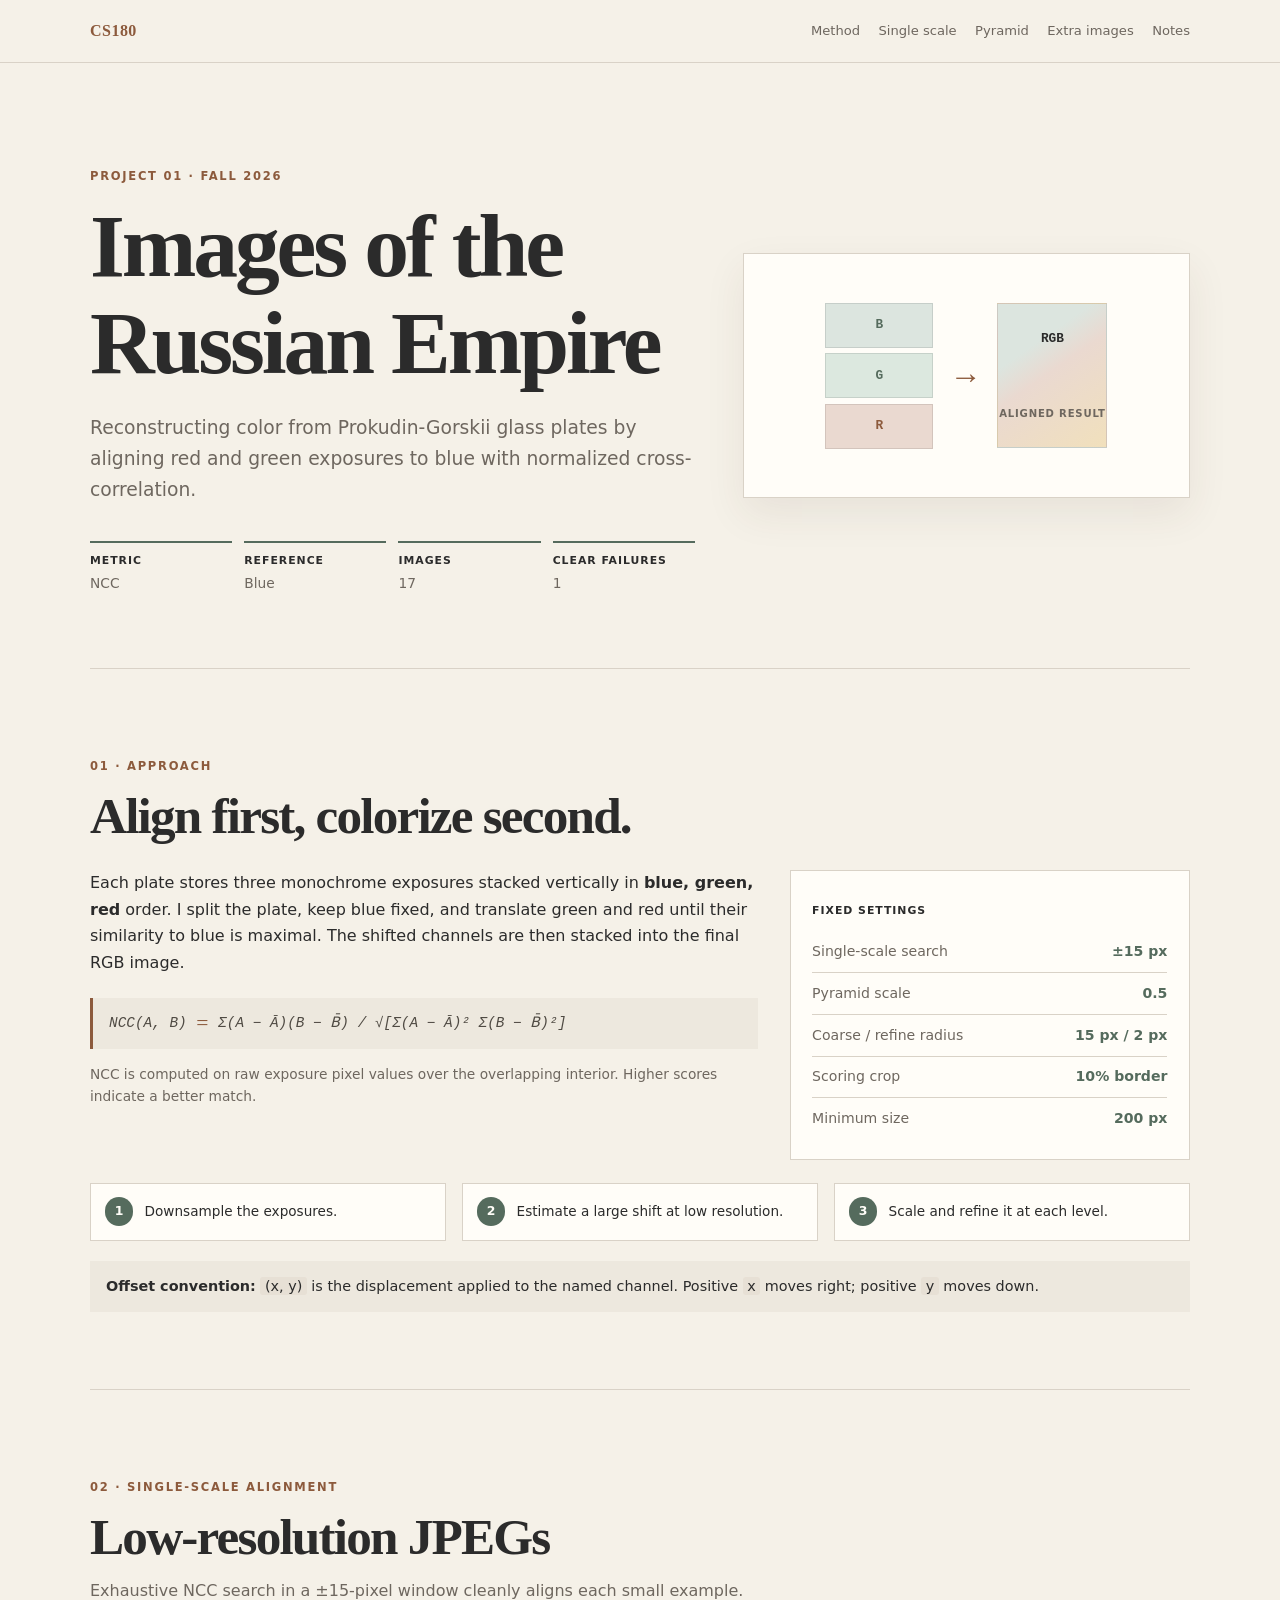
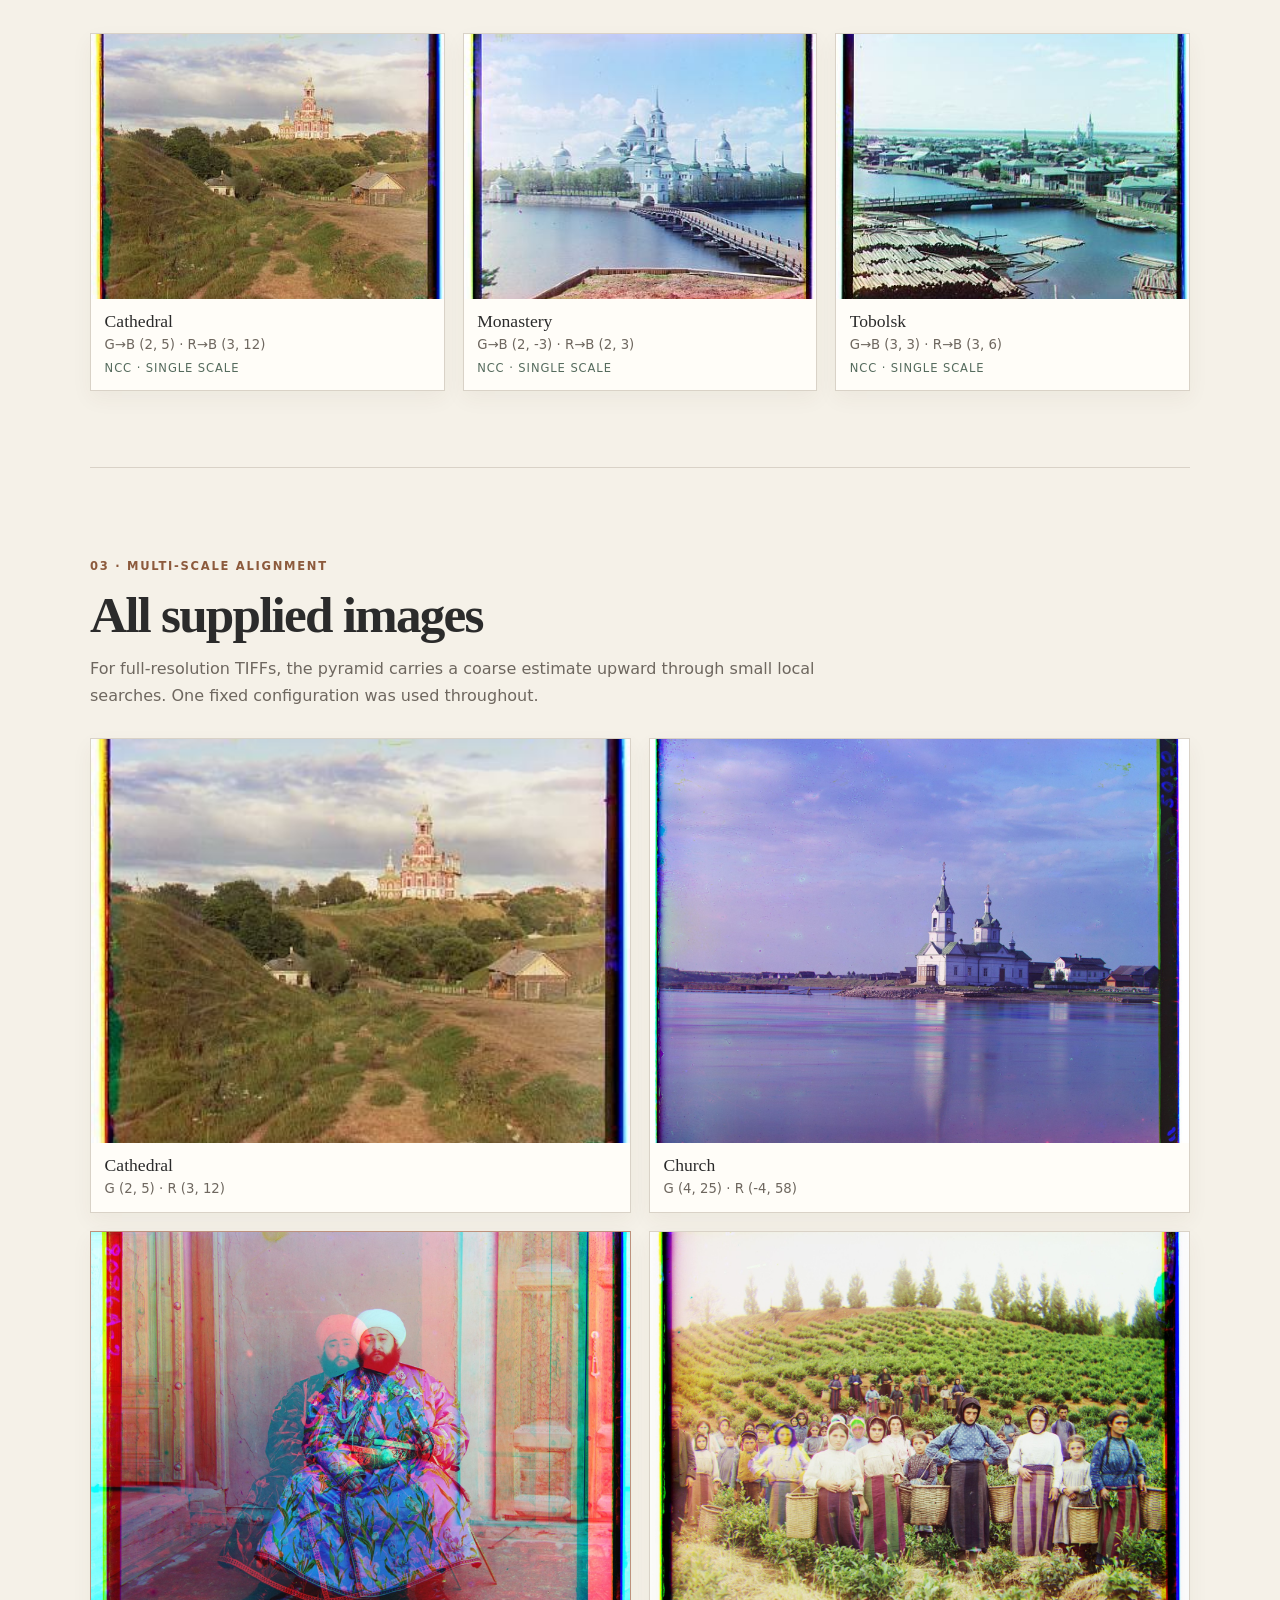
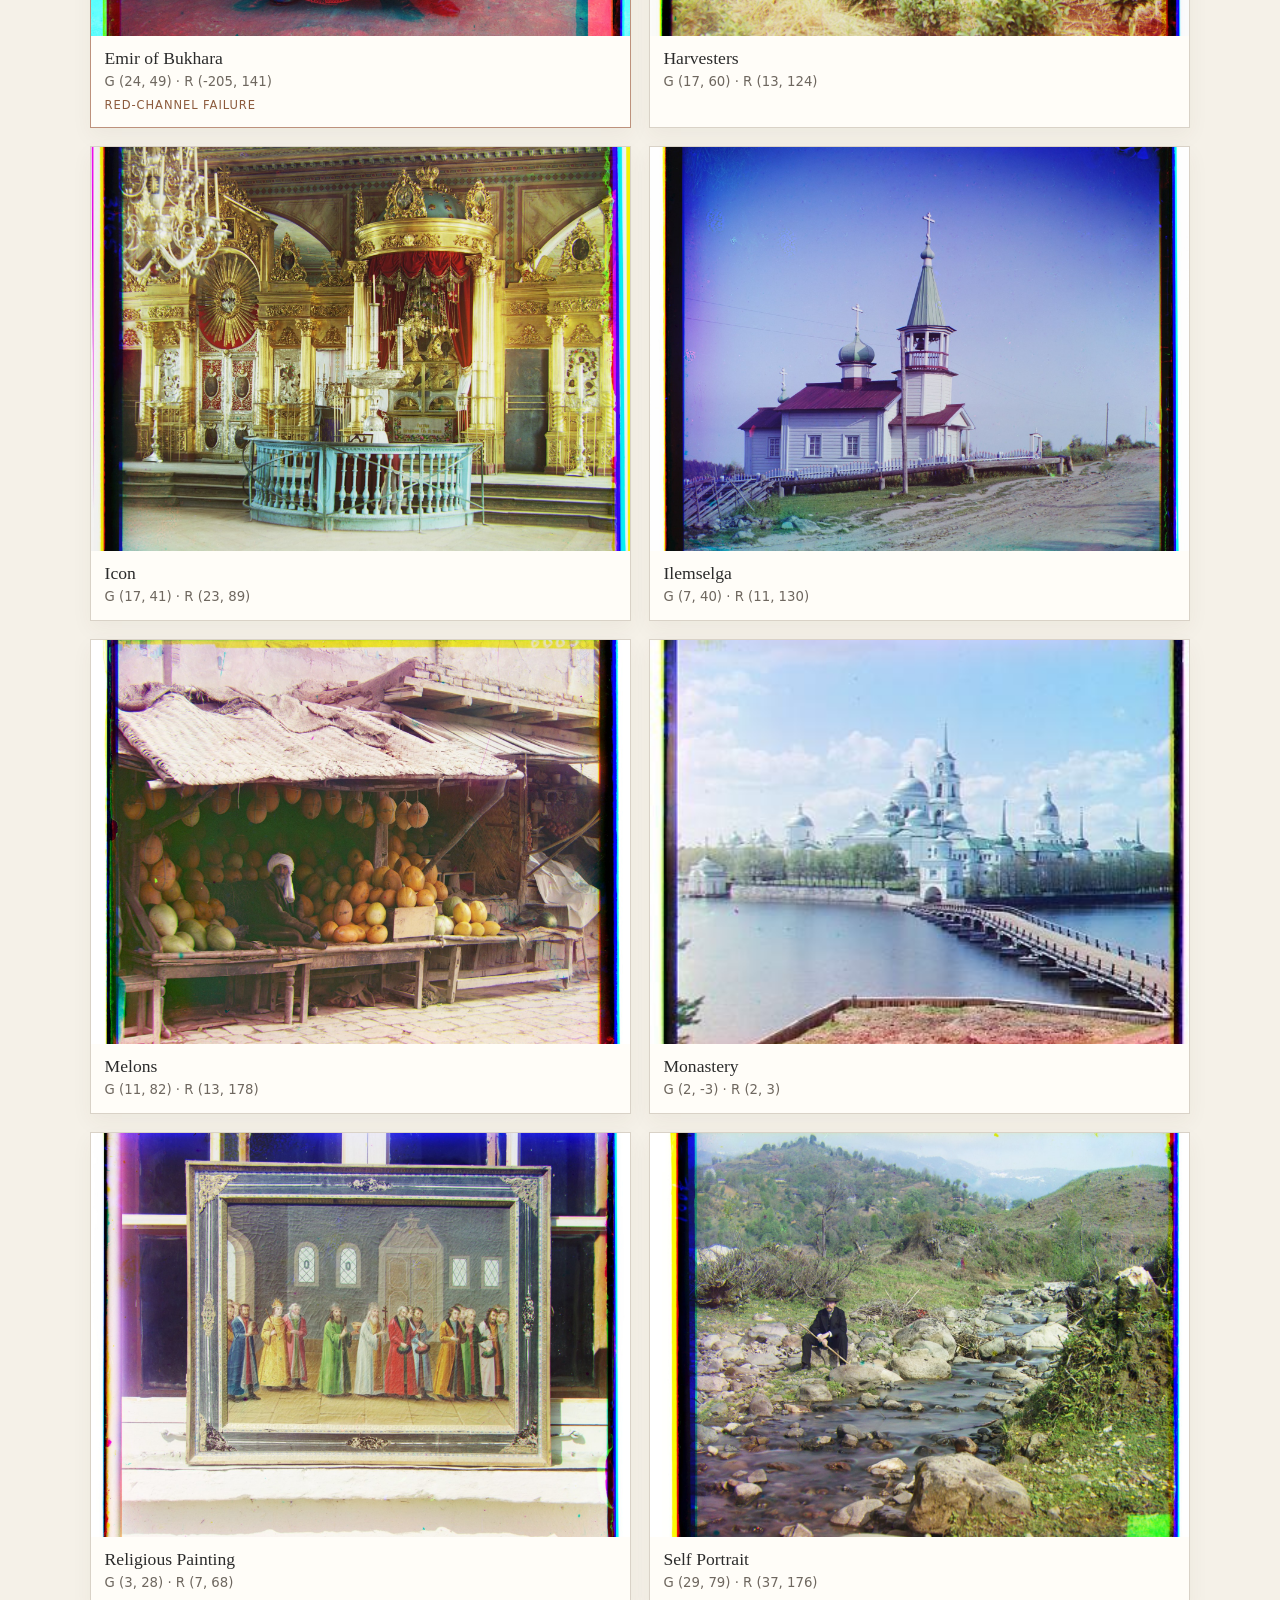
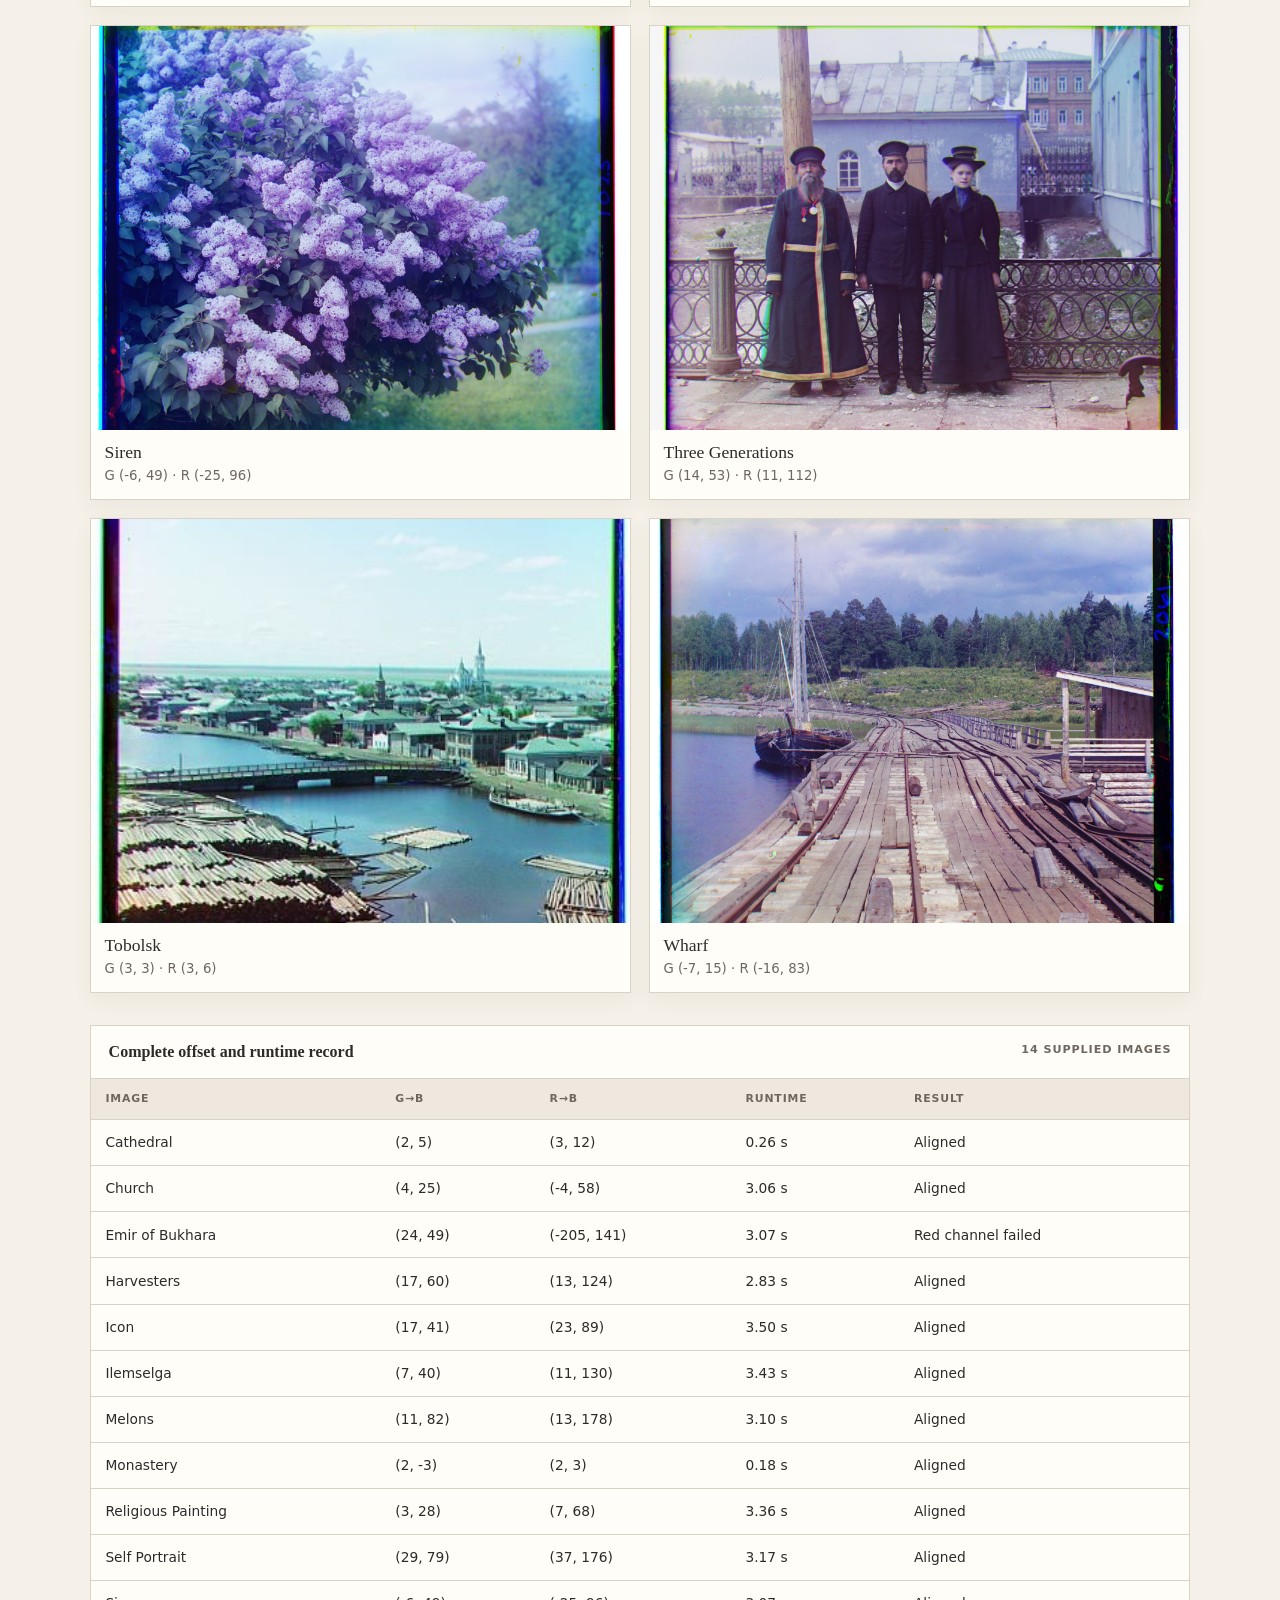
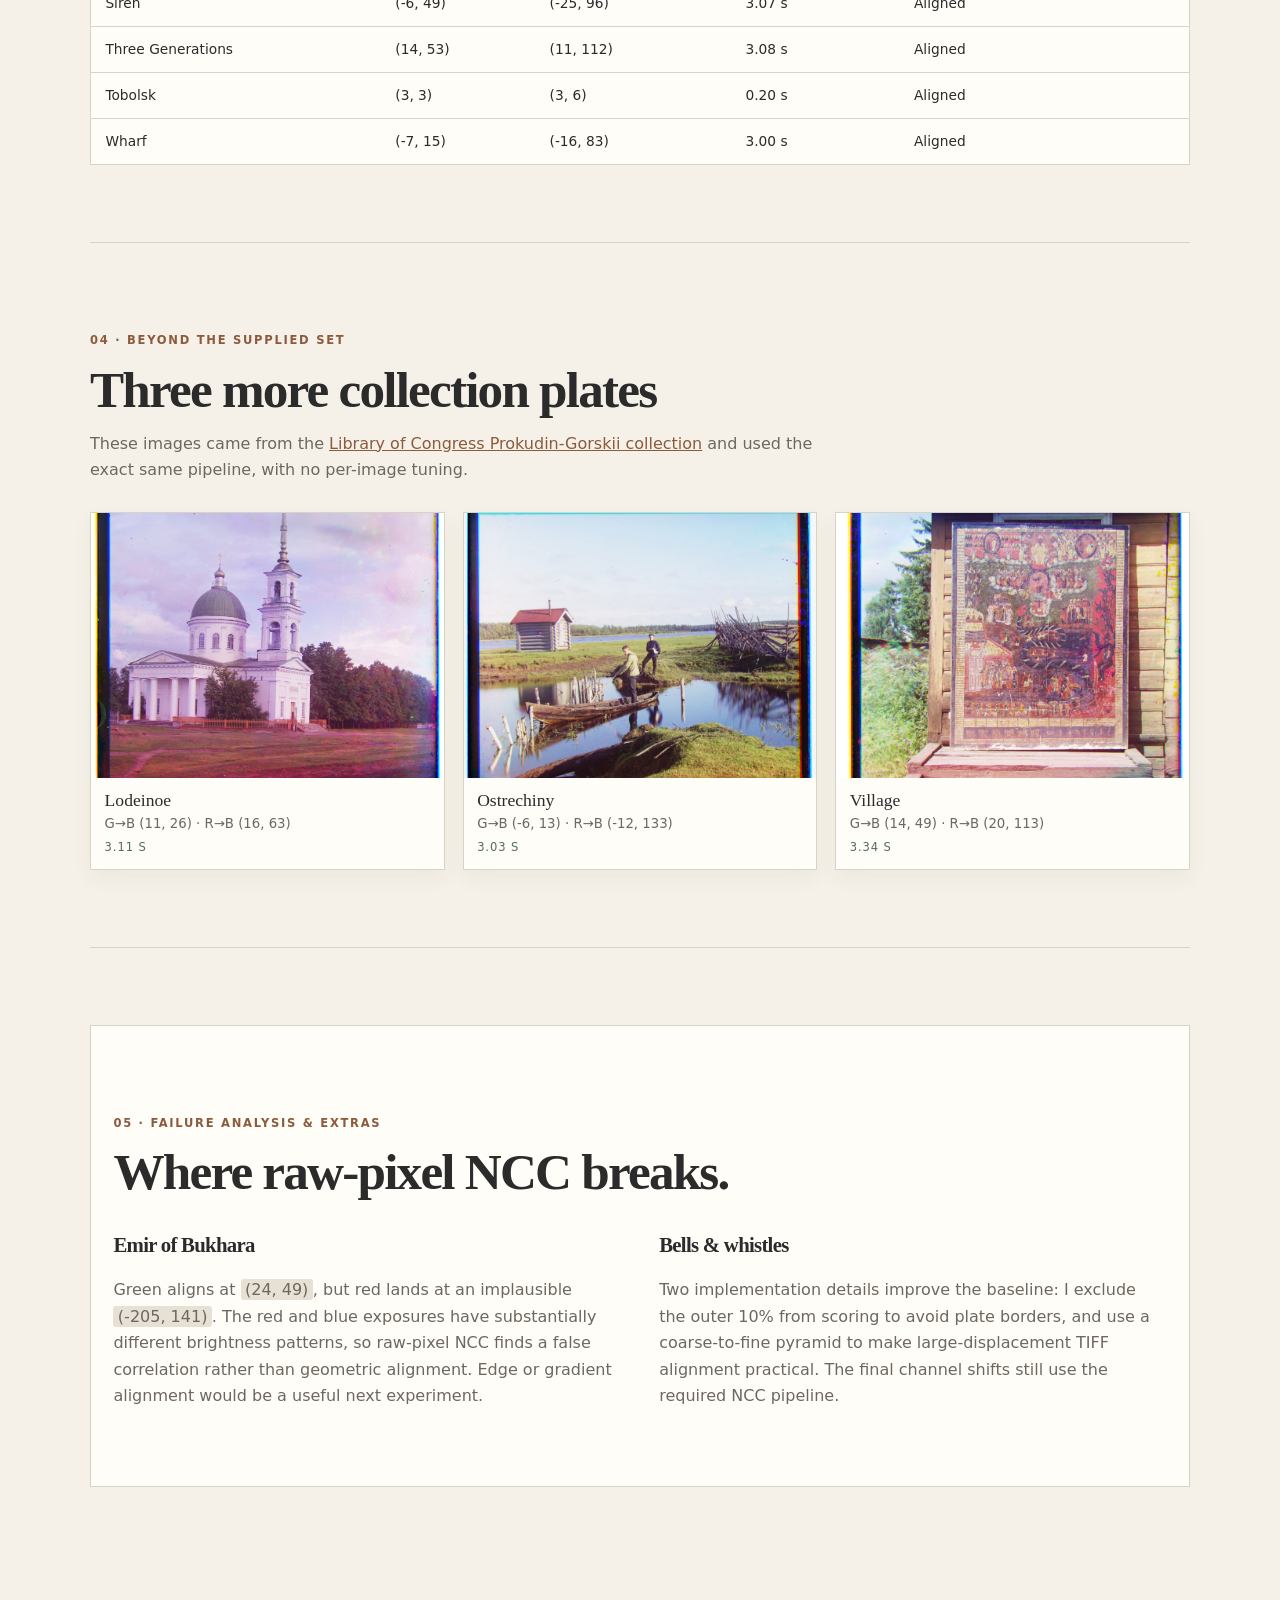
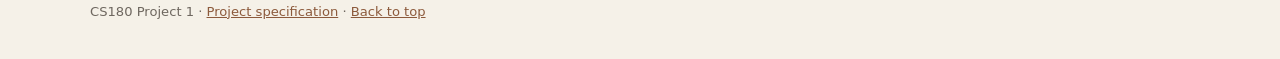
==== proj1/index.html @ 767eec43 "Refine Project 1 report design" ====
<!doctype html>
<html lang="en">
<head>
  <meta charset="utf-8">
  <meta name="viewport" content="width=device-width, initial-scale=1">
  <meta name="description" content="CS180 Project 1: colorizing Prokudin-Gorskii photographs with NCC alignment and an image pyramid.">
  <title>CS180 Project 1 — Images of the Russian Empire</title>
  <link rel="stylesheet" href="styles.css">
</head>
<body>
  <header class="site-header" id="top">
    <nav class="nav wrap" aria-label="Project navigation">
      <a class="course" href="../index.html">CS180</a>
      <div class="nav-links"><a href="#method">Method</a><a href="#single">Single scale</a><a href="#pyramid">Pyramid</a><a href="#external">Extra images</a><a href="#failure">Notes</a></div>
    </nav>
  </header>

  <main>
    <section class="hero wrap">
      <div class="hero-copy">
        <p class="eyebrow">Project 01 · Fall 2026</p>
        <h1>Images of the<br>Russian Empire</h1>
        <p class="lede">Reconstructing color from Prokudin-Gorskii glass plates by aligning red and green exposures to blue with normalized cross-correlation.</p>
        <dl class="quick-facts">
          <div><dt>Metric</dt><dd>NCC</dd></div><div><dt>Reference</dt><dd>Blue</dd></div><div><dt>Images</dt><dd>17</dd></div><div><dt>Clear failures</dt><dd>1</dd></div>
        </dl>
      </div>
      <div class="channel-visual" role="img" aria-label="Three aligned blue, green, and red exposures combine into one RGB result">
        <div class="plates"><span class="plate blue">B</span><span class="plate green">G</span><span class="plate red">R</span></div>
        <span class="arrow">→</span>
        <div class="rgb-plate"><span>RGB</span><small>aligned result</small></div>
      </div>
    </section>

    <div class="wrap report">
      <section id="method">
        <div class="section-heading"><p class="eyebrow">01 · Approach</p><h2>Align first, colorize second.</h2></div>
        <div class="method-grid">
          <div>
            <p>Each plate stores three monochrome exposures stacked vertically in <strong>blue, green, red</strong> order. I split the plate, keep blue fixed, and translate green and red until their similarity to blue is maximal. The shifted channels are then stacked into the final RGB image.</p>
            <div class="formula"><span>NCC(A, B)</span><strong>=</strong><span>Σ(A − Ā)(B − B̄) / √[Σ(A − Ā)² Σ(B − B̄)²]</span></div>
            <p class="small">NCC is computed on raw exposure pixel values over the overlapping interior. Higher scores indicate a better match.</p>
          </div>
          <aside class="settings-card">
            <p class="card-label">Fixed settings</p>
            <dl><div><dt>Single-scale search</dt><dd>±15 px</dd></div><div><dt>Pyramid scale</dt><dd>0.5</dd></div><div><dt>Coarse / refine radius</dt><dd>15 px / 2 px</dd></div><div><dt>Scoring crop</dt><dd>10% border</dd></div><div><dt>Minimum size</dt><dd>200 px</dd></div></dl>
          </aside>
        </div>
        <div class="pyramid-steps" aria-label="Pyramid alignment process"><div><b>1</b><span>Downsample the exposures.</span></div><div><b>2</b><span>Estimate a large shift at low resolution.</span></div><div><b>3</b><span>Scale and refine it at each level.</span></div></div>
        <p class="offset-note"><strong>Offset convention:</strong> <code>(x, y)</code> is the displacement applied to the named channel. Positive <code>x</code> moves right; positive <code>y</code> moves down.</p>
      </section>

      <section id="single">
        <div class="section-heading"><p class="eyebrow">02 · Single-scale alignment</p><h2>Low-resolution JPEGs</h2><p>Exhaustive NCC search in a ±15-pixel window cleanly aligns each small example.</p></div>
        <div class="result-grid three">
          <figure><img src="assets/single/cathedral_colorized.jpg" alt="Colorized Cathedral"><figcaption><strong>Cathedral</strong><span>G→B (2, 5) · R→B (3, 12)</span><em>NCC · single scale</em></figcaption></figure>
          <figure><img src="assets/single/monastery_colorized.jpg" alt="Colorized Monastery"><figcaption><strong>Monastery</strong><span>G→B (2, -3) · R→B (2, 3)</span><em>NCC · single scale</em></figcaption></figure>
          <figure><img src="assets/single/tobolsk_colorized.jpg" alt="Colorized Tobolsk"><figcaption><strong>Tobolsk</strong><span>G→B (3, 3) · R→B (3, 6)</span><em>NCC · single scale</em></figcaption></figure>
        </div>
      </section>

      <section id="pyramid">
        <div class="section-heading"><p class="eyebrow">03 · Multi-scale alignment</p><h2>All supplied images</h2><p>For full-resolution TIFFs, the pyramid carries a coarse estimate upward through small local searches. One fixed configuration was used throughout.</p></div>
        <div class="result-grid">
          <figure><img src="assets/pyramid/supplied/cathedral_colorized.jpg" alt="Colorized Cathedral"><figcaption><strong>Cathedral</strong><span>G (2, 5) · R (3, 12)</span></figcaption></figure>
          <figure><img src="assets/pyramid/supplied/church_colorized.jpg" alt="Colorized Church"><figcaption><strong>Church</strong><span>G (4, 25) · R (-4, 58)</span></figcaption></figure>
          <figure class="failure-frame"><img src="assets/pyramid/supplied/emir_colorized.jpg" alt="Misaligned colorization of Emir of Bukhara"><figcaption><strong>Emir of Bukhara</strong><span>G (24, 49) · R (-205, 141)</span><em>Red-channel failure</em></figcaption></figure>
          <figure><img src="assets/pyramid/supplied/harvesters_colorized.jpg" alt="Colorized Harvesters"><figcaption><strong>Harvesters</strong><span>G (17, 60) · R (13, 124)</span></figcaption></figure>
          <figure><img src="assets/pyramid/supplied/icon_colorized.jpg" alt="Colorized Icon"><figcaption><strong>Icon</strong><span>G (17, 41) · R (23, 89)</span></figcaption></figure>
          <figure><img src="assets/pyramid/supplied/ilemselga_colorized.jpg" alt="Colorized Ilemselga"><figcaption><strong>Ilemselga</strong><span>G (7, 40) · R (11, 130)</span></figcaption></figure>
          <figure><img src="assets/pyramid/supplied/melons_colorized.jpg" alt="Colorized Melons"><figcaption><strong>Melons</strong><span>G (11, 82) · R (13, 178)</span></figcaption></figure>
          <figure><img src="assets/pyramid/supplied/monastery_colorized.jpg" alt="Colorized Monastery"><figcaption><strong>Monastery</strong><span>G (2, -3) · R (2, 3)</span></figcaption></figure>
          <figure><img src="assets/pyramid/supplied/religous_painting_colorized.jpg" alt="Colorized Religious Painting"><figcaption><strong>Religious Painting</strong><span>G (3, 28) · R (7, 68)</span></figcaption></figure>
          <figure><img src="assets/pyramid/supplied/self_portrait_colorized.jpg" alt="Colorized Self Portrait"><figcaption><strong>Self Portrait</strong><span>G (29, 79) · R (37, 176)</span></figcaption></figure>
          <figure><img src="assets/pyramid/supplied/siren_colorized.jpg" alt="Colorized Siren"><figcaption><strong>Siren</strong><span>G (-6, 49) · R (-25, 96)</span></figcaption></figure>
          <figure><img src="assets/pyramid/supplied/three_generations_colorized.jpg" alt="Colorized Three Generations"><figcaption><strong>Three Generations</strong><span>G (14, 53) · R (11, 112)</span></figcaption></figure>
          <figure><img src="assets/pyramid/supplied/tobolsk_colorized.jpg" alt="Colorized Tobolsk"><figcaption><strong>Tobolsk</strong><span>G (3, 3) · R (3, 6)</span></figcaption></figure>
          <figure><img src="assets/pyramid/supplied/wharf_colorized.jpg" alt="Colorized Wharf"><figcaption><strong>Wharf</strong><span>G (-7, 15) · R (-16, 83)</span></figcaption></figure>
        </div>
        <details open class="offset-table"><summary>Complete offset and runtime record <span>14 supplied images</span></summary><div class="table-wrap"><table><thead><tr><th>Image</th><th>G→B</th><th>R→B</th><th>Runtime</th><th>Result</th></tr></thead><tbody>
          <tr><td>Cathedral</td><td>(2, 5)</td><td>(3, 12)</td><td>0.26 s</td><td>Aligned</td></tr><tr><td>Church</td><td>(4, 25)</td><td>(-4, 58)</td><td>3.06 s</td><td>Aligned</td></tr><tr><td>Emir of Bukhara</td><td>(24, 49)</td><td>(-205, 141)</td><td>3.07 s</td><td>Red channel failed</td></tr><tr><td>Harvesters</td><td>(17, 60)</td><td>(13, 124)</td><td>2.83 s</td><td>Aligned</td></tr><tr><td>Icon</td><td>(17, 41)</td><td>(23, 89)</td><td>3.50 s</td><td>Aligned</td></tr><tr><td>Ilemselga</td><td>(7, 40)</td><td>(11, 130)</td><td>3.43 s</td><td>Aligned</td></tr><tr><td>Melons</td><td>(11, 82)</td><td>(13, 178)</td><td>3.10 s</td><td>Aligned</td></tr><tr><td>Monastery</td><td>(2, -3)</td><td>(2, 3)</td><td>0.18 s</td><td>Aligned</td></tr><tr><td>Religious Painting</td><td>(3, 28)</td><td>(7, 68)</td><td>3.36 s</td><td>Aligned</td></tr><tr><td>Self Portrait</td><td>(29, 79)</td><td>(37, 176)</td><td>3.17 s</td><td>Aligned</td></tr><tr><td>Siren</td><td>(-6, 49)</td><td>(-25, 96)</td><td>3.07 s</td><td>Aligned</td></tr><tr><td>Three Generations</td><td>(14, 53)</td><td>(11, 112)</td><td>3.08 s</td><td>Aligned</td></tr><tr><td>Tobolsk</td><td>(3, 3)</td><td>(3, 6)</td><td>0.20 s</td><td>Aligned</td></tr><tr><td>Wharf</td><td>(-7, 15)</td><td>(-16, 83)</td><td>3.00 s</td><td>Aligned</td></tr>
        </tbody></table></div></details>
      </section>

      <section id="external">
        <div class="section-heading"><p class="eyebrow">04 · Beyond the supplied set</p><h2>Three more collection plates</h2><p>These images came from the <a href="https://www.loc.gov/collections/prokudin-gorskii/">Library of Congress Prokudin-Gorskii collection</a> and used the exact same pipeline, with no per-image tuning.</p></div>
        <div class="result-grid three">
          <figure><img src="assets/pyramid/external/Lodeinoe_colorized.jpg" alt="Colorized Lodeinoe"><figcaption><strong>Lodeinoe</strong><span>G→B (11, 26) · R→B (16, 63)</span><em>3.11 s</em></figcaption></figure>
          <figure><img src="assets/pyramid/external/Ostrechiny_colorized.jpg" alt="Colorized Ostrechiny"><figcaption><strong>Ostrechiny</strong><span>G→B (-6, 13) · R→B (-12, 133)</span><em>3.03 s</em></figcaption></figure>
          <figure><img src="assets/pyramid/external/Village_colorized.jpg" alt="Colorized Village"><figcaption><strong>Village</strong><span>G→B (14, 49) · R→B (20, 113)</span><em>3.34 s</em></figcaption></figure>
        </div>
      </section>

      <section class="notes" id="failure">
        <div class="section-heading"><p class="eyebrow">05 · Failure analysis & extras</p><h2>Where raw-pixel NCC breaks.</h2></div>
        <div class="notes-grid"><div><h3>Emir of Bukhara</h3><p>Green aligns at <code>(24, 49)</code>, but red lands at an implausible <code>(-205, 141)</code>. The red and blue exposures have substantially different brightness patterns, so raw-pixel NCC finds a false correlation rather than geometric alignment. Edge or gradient alignment would be a useful next experiment.</p></div><div><h3>Bells & whistles</h3><p>Two implementation details improve the baseline: I exclude the outer 10% from scoring to avoid plate borders, and use a coarse-to-fine pyramid to make large-displacement TIFF alignment practical. The final channel shifts still use the required NCC pipeline.</p></div></div>
      </section>
    </div>
  </main>
  <footer><div class="wrap">CS180 Project 1 · <a href="https://cal-cs180.github.io/fa26/hw/proj1/index.html">Project specification</a> · <a href="#top">Back to top</a></div></footer>
</body>
</html>
---- proj1/styles.css ----
:root{--background:#F5F1E8;--card:#FFFDF8;--text:#2B2B2B;--muted:#6E675F;--accent:#8C5A3C;--secondary:#556B5D;--line:#d9d2c7}*{box-sizing:border-box}html{scroll-behavior:smooth}body{margin:0;background:var(--background);color:var(--text);font:16px/1.65 ui-sans-serif,system-ui,-apple-system,BlinkMacSystemFont,"Segoe UI",sans-serif}.wrap{width:min(100% - 2.5rem,1100px);margin-inline:auto}.site-header{position:sticky;top:0;z-index:5;background:color-mix(in srgb,var(--background) 94%,transparent);backdrop-filter:blur(10px);border-bottom:1px solid var(--line)}.nav{min-height:62px;display:flex;align-items:center;justify-content:space-between;gap:1rem}.course{font-family:Georgia,serif;font-weight:700;color:var(--accent);letter-spacing:.03em;text-decoration:none}.nav-links{display:flex;gap:1.15rem}.nav-links a{color:var(--muted);font-size:.82rem;text-decoration:none}.nav-links a:hover,.nav-links a:focus{color:var(--accent);text-decoration:underline;text-underline-offset:4px}.hero{display:grid;grid-template-columns:1.15fr .85fr;gap:3rem;align-items:center;padding:5.8rem 0 4.5rem}.eyebrow{margin:0 0:.5rem;color:var(--accent);font-size:.72rem;font-weight:800;letter-spacing:.15em;text-transform:uppercase}h1,h2,h3{font-family:Georgia,"Times New Roman",serif;letter-spacing:-.035em;line-height:1.08}h1{margin:0;font-size:clamp(3rem,7vw,5.9rem)}h2{margin:.05rem 0 .85rem;font-size:clamp(2rem,4vw,3.4rem)}h3{margin:0 0:.5rem;font-size:1.3rem}.lede{max-width:650px;margin:1.35rem 0 2.2rem;font-size:1.17rem;color:var(--muted)}.quick-facts{display:grid;grid-template-columns:repeat(4,1fr);gap:.75rem;margin:0}.quick-facts div{padding-top:.6rem;border-top:2px solid var(--secondary)}.quick-facts dt,.card-label{font-size:.68rem;font-weight:800;letter-spacing:.09em;text-transform:uppercase}.quick-facts dd{margin:.1rem 0;color:var(--muted);font-size:.86rem}.channel-visual{display:flex;align-items:center;justify-content:center;gap:1rem;min-height:245px;padding:1.2rem;background:var(--card);border:1px solid var(--line);box-shadow:0 16px 38px rgba(72,56,39,.08)}.plates{display:grid;gap:.35rem}.plate,.rgb-plate{display:grid;place-items:center;border:1px solid rgba(43,43,43,.12);font:700 .8rem/1 ui-monospace,SFMono-Regular,Menlo,monospace}.plate{width:108px;height:45px}.blue{background:#dce5df;color:var(--secondary)}.green{background:#dce8df;color:var(--secondary)}.red{background:#ead9d0;color:var(--accent)}.arrow{font:2rem/1 Georgia,serif;color:var(--accent)}.rgb-plate{width:110px;height:145px;background:linear-gradient(145deg,#dce5df 0 30%,#ead9d0 48%,#f1e0bc 100%);color:var(--text);gap:.35rem}.rgb-plate small{font:600 .63rem/1 ui-sans-serif,system-ui;color:var(--muted);text-transform:uppercase;letter-spacing:.08em}.report{border-top:1px solid var(--line)}section:not(.hero){padding:4.8rem 0;border-bottom:1px solid var(--line)}.section-heading>p:not(.eyebrow){max-width:760px;color:var(--muted);margin:.65rem 0 0}.method-grid{display:grid;grid-template-columns:1.25fr .75fr;gap:2rem;margin-top:1.7rem}.method-grid>div>p:first-child{margin-top:0}.formula{display:flex;gap:.6rem;align-items:center;flex-wrap:wrap;margin:1.4rem 0 .65rem;padding:.9rem 1rem;background:#ede8de;border-left:3px solid var(--accent);font:italic .9rem/1.45 ui-monospace,SFMono-Regular,Menlo,monospace;color:#4f4a43}.formula strong{font:1.35rem/1 Georgia,serif;color:var(--accent)}.small{font-size:.86rem;color:var(--muted)}.settings-card{padding:1.25rem 1.35rem;background:var(--card);border:1px solid var(--line)}.settings-card dl{margin:.65rem 0 0}.settings-card dl div{display:flex;justify-content:space-between;gap:.8rem;padding:.55rem 0;border-bottom:1px solid var(--line);font-size:.88rem}.settings-card dl div:last-child{border:0}.settings-card dt{color:var(--muted)}.settings-card dd{margin:0;font-weight:700;color:var(--secondary);white-space:nowrap}.pyramid-steps{display:grid;grid-template-columns:repeat(3,1fr);gap:1rem;margin-top:1.4rem}.pyramid-steps div{display:flex;align-items:center;gap:.7rem;padding:.85rem;background:var(--card);border:1px solid var(--line);font-size:.85rem}.pyramid-steps b{display:grid;place-items:center;flex:0 0 1.8rem;height:1.8rem;border-radius:50%;background:var(--secondary);color:var(--card);font-size:.78rem}.offset-note{margin:1.3rem 0 0;padding:.85rem 1rem;background:#ede8de;font-size:.9rem}code{padding:.06rem .28rem;background:#e7e0d5;border-radius:3px;font:inherit}.result-grid{display:grid;grid-template-columns:repeat(2,minmax(0,1fr));gap:1.1rem;margin-top:1.8rem}.result-grid.three{grid-template-columns:repeat(3,minmax(0,1fr))}figure{margin:0;background:var(--card);border:1px solid var(--line);box-shadow:0 8px 20px rgba(72,56,39,.05);overflow:hidden}figure img{display:block;width:100%;aspect-ratio:4/3;object-fit:cover;background:#e9e2d7}figcaption{display:grid;gap:.18rem;padding:.75rem .85rem;font-size:.83rem;color:var(--muted)}figcaption strong{color:var(--text);font:1.1rem/1.15 Georgia,serif}figcaption em{font-style:normal;font-size:.72rem;color:var(--secondary);text-transform:uppercase;letter-spacing:.08em}.failure-frame{border-color:#bd917c}.failure-frame em{color:var(--accent)}.offset-table{margin-top:2rem;background:var(--card);border:1px solid var(--line)}.offset-table summary{display:flex;justify-content:space-between;gap:1rem;padding:1rem 1.1rem;cursor:pointer;font:700 1rem/1.25 Georgia,serif}.offset-table summary span{font:600 .7rem/1.5 ui-sans-serif,system-ui;color:var(--muted);letter-spacing:.08em;text-transform:uppercase}.table-wrap{overflow-x:auto;border-top:1px solid var(--line)}table{width:100%;border-collapse:collapse;font-size:.86rem}th,td{padding:.7rem .9rem;border-bottom:1px solid var(--line);text-align:left;white-space:nowrap}th{background:#eee8de;color:var(--muted);font-size:.68rem;letter-spacing:.08em;text-transform:uppercase}tbody tr:last-child td{border-bottom:0}a{color:var(--accent)}.notes{margin:4.8rem 0;background:var(--card);border:1px solid var(--line)!important;padding-inline:1.4rem!important}.notes-grid{display:grid;grid-template-columns:1fr 1fr;gap:2.4rem}.notes-grid p{margin:0;color:var(--muted)}footer{padding:2.3rem 0;color:var(--muted);font-size:.82rem}footer a{color:var(--accent)}@media(max-width:760px){.wrap{width:min(100% - 2rem,1100px)}.nav{align-items:flex-start;flex-direction:column;padding:1rem 0}.nav-links{gap:.65rem;flex-wrap:wrap}.hero,.method-grid,.notes-grid{grid-template-columns:1fr}.hero{padding:3.5rem 0 3rem;gap:1.8rem}.channel-visual{min-height:190px}.quick-facts{grid-template-columns:repeat(2,1fr)}section:not(.hero){padding:3.3rem 0}.pyramid-steps,.result-grid,.result-grid.three{grid-template-columns:1fr}.notes{margin:3.3rem 0;padding-inline:1rem!important}}
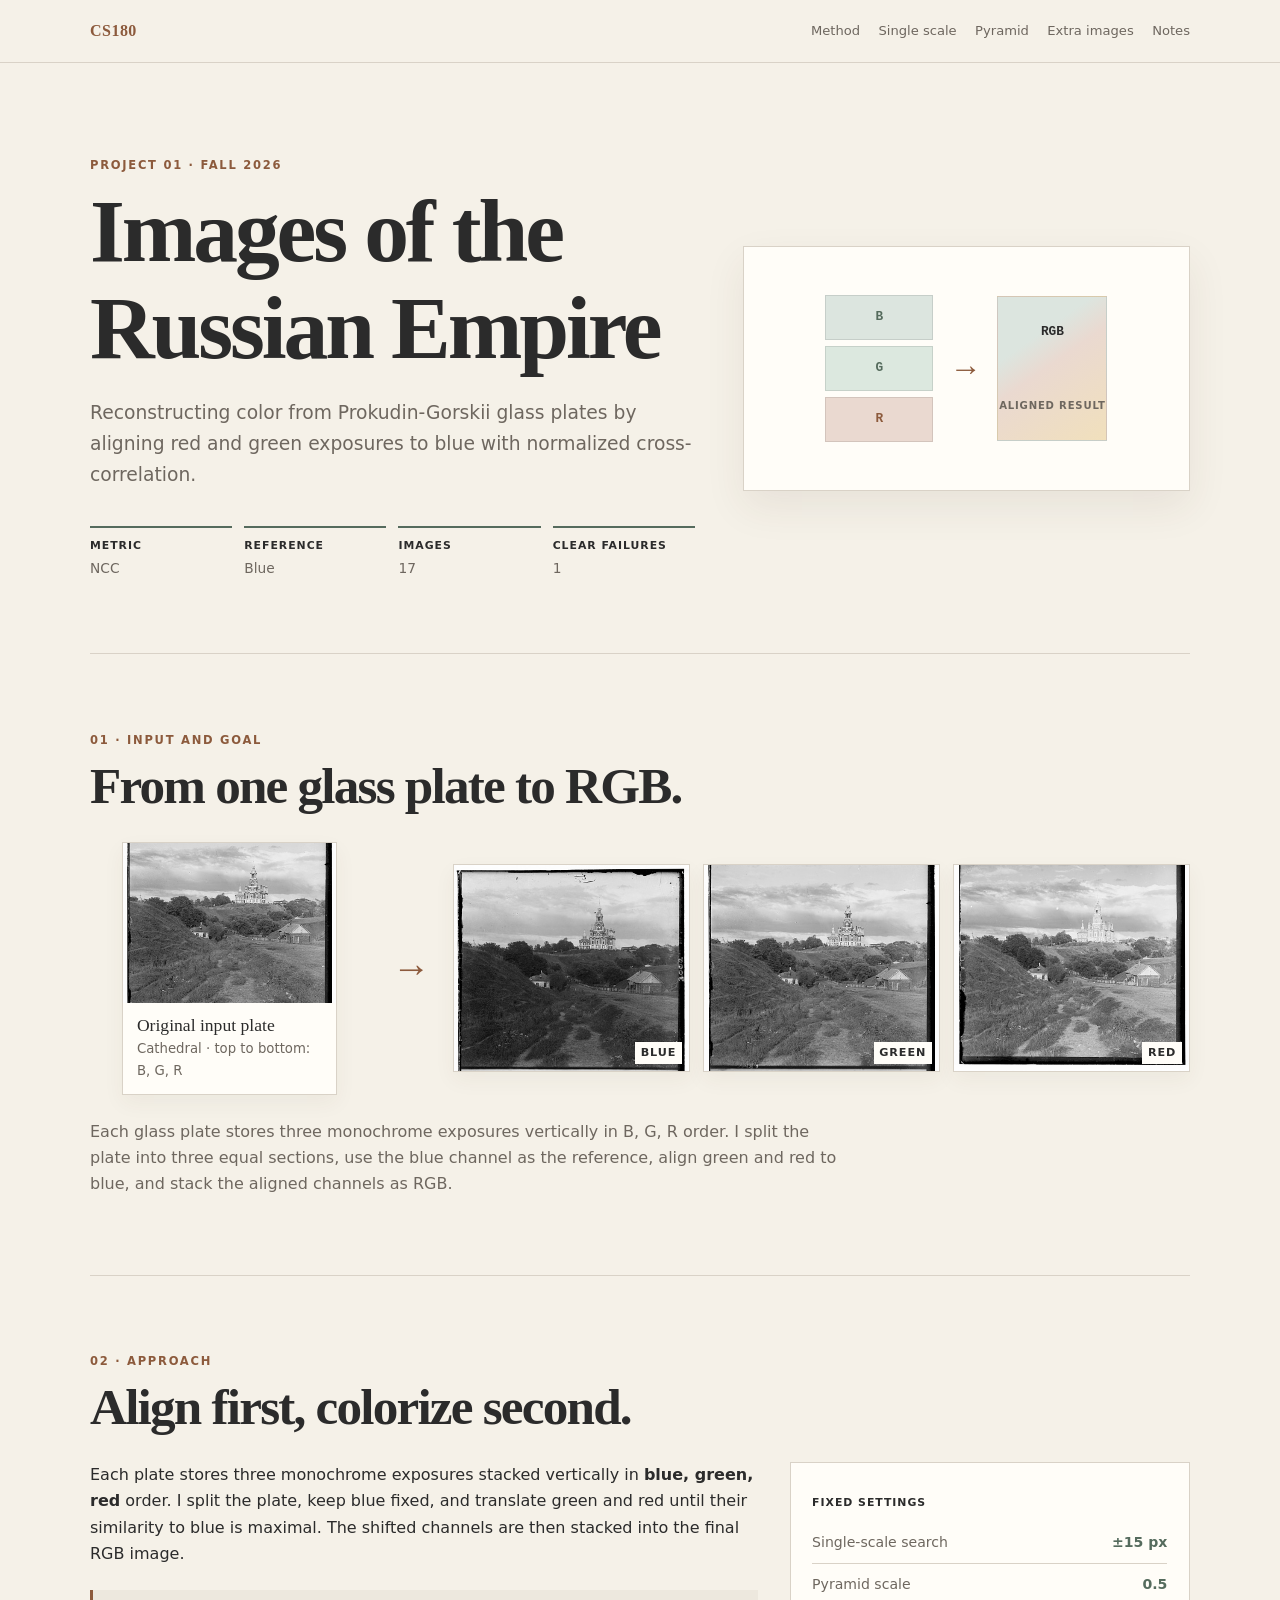
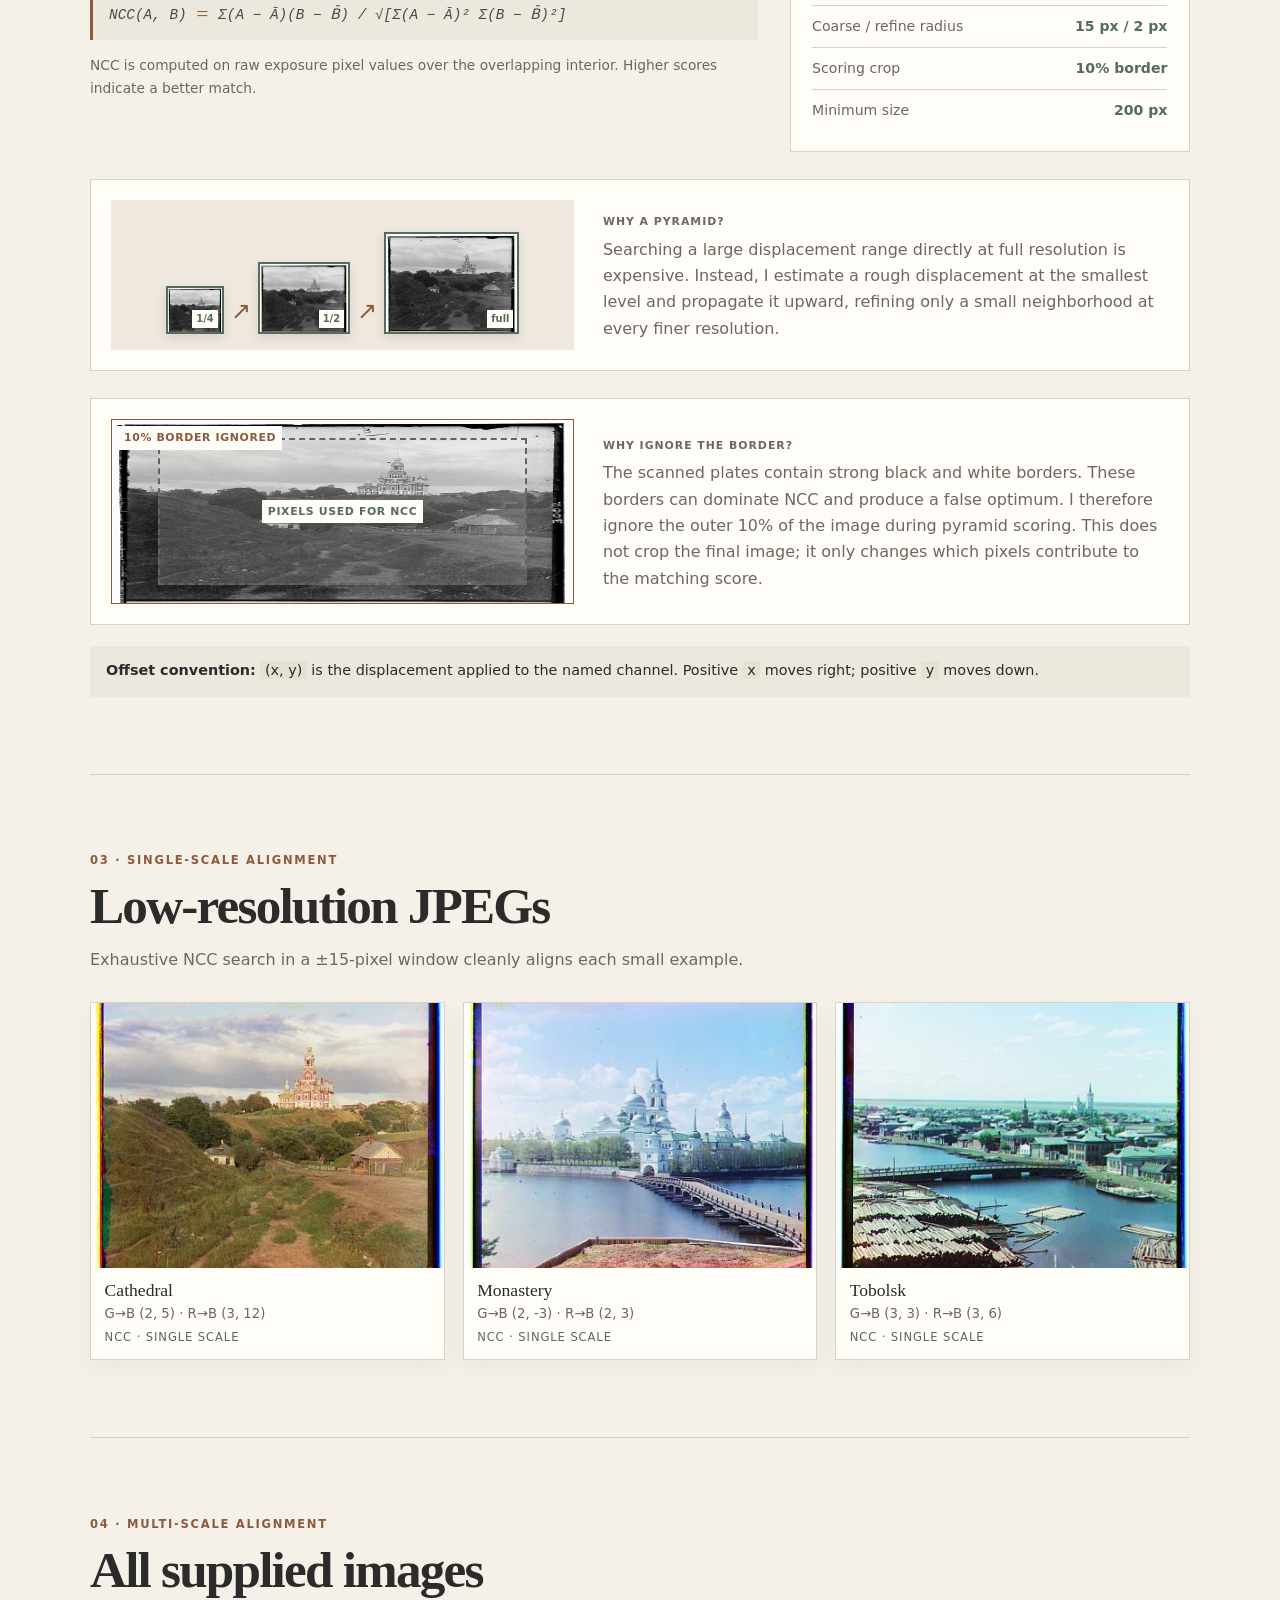
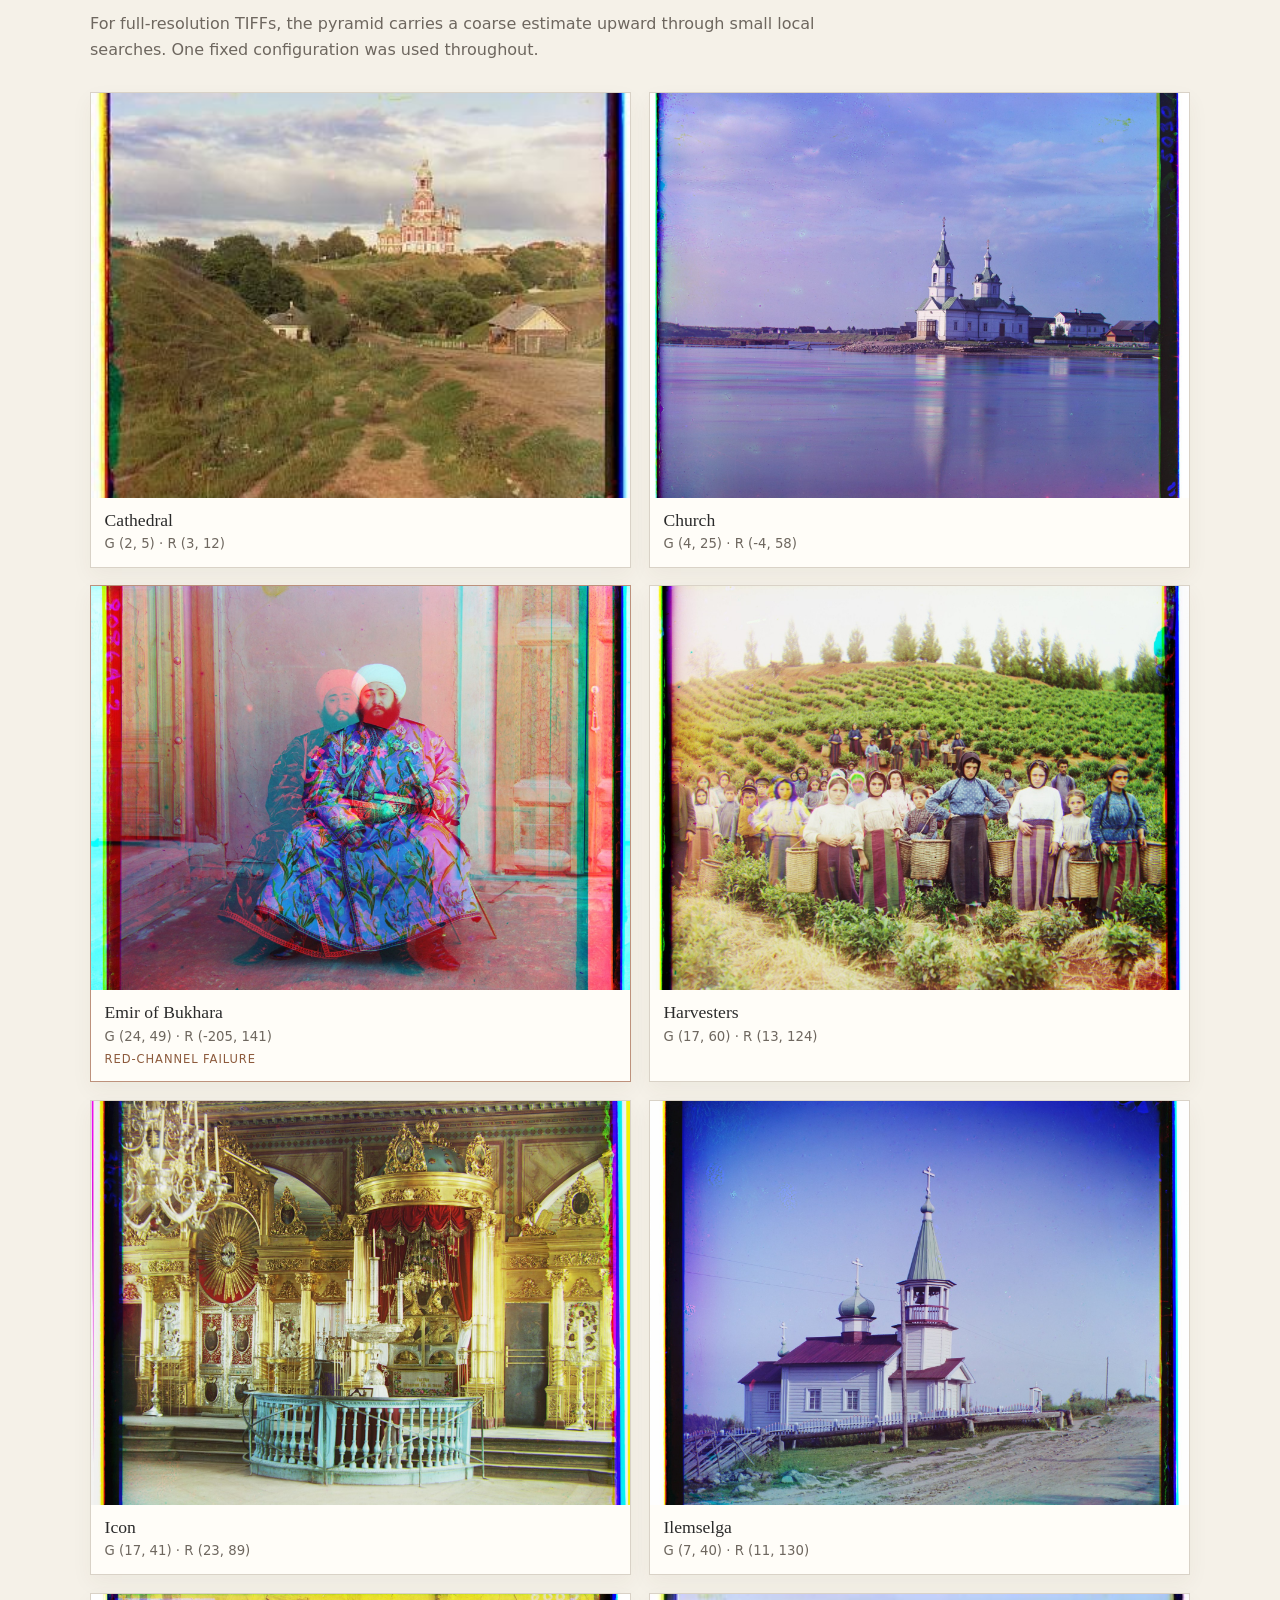
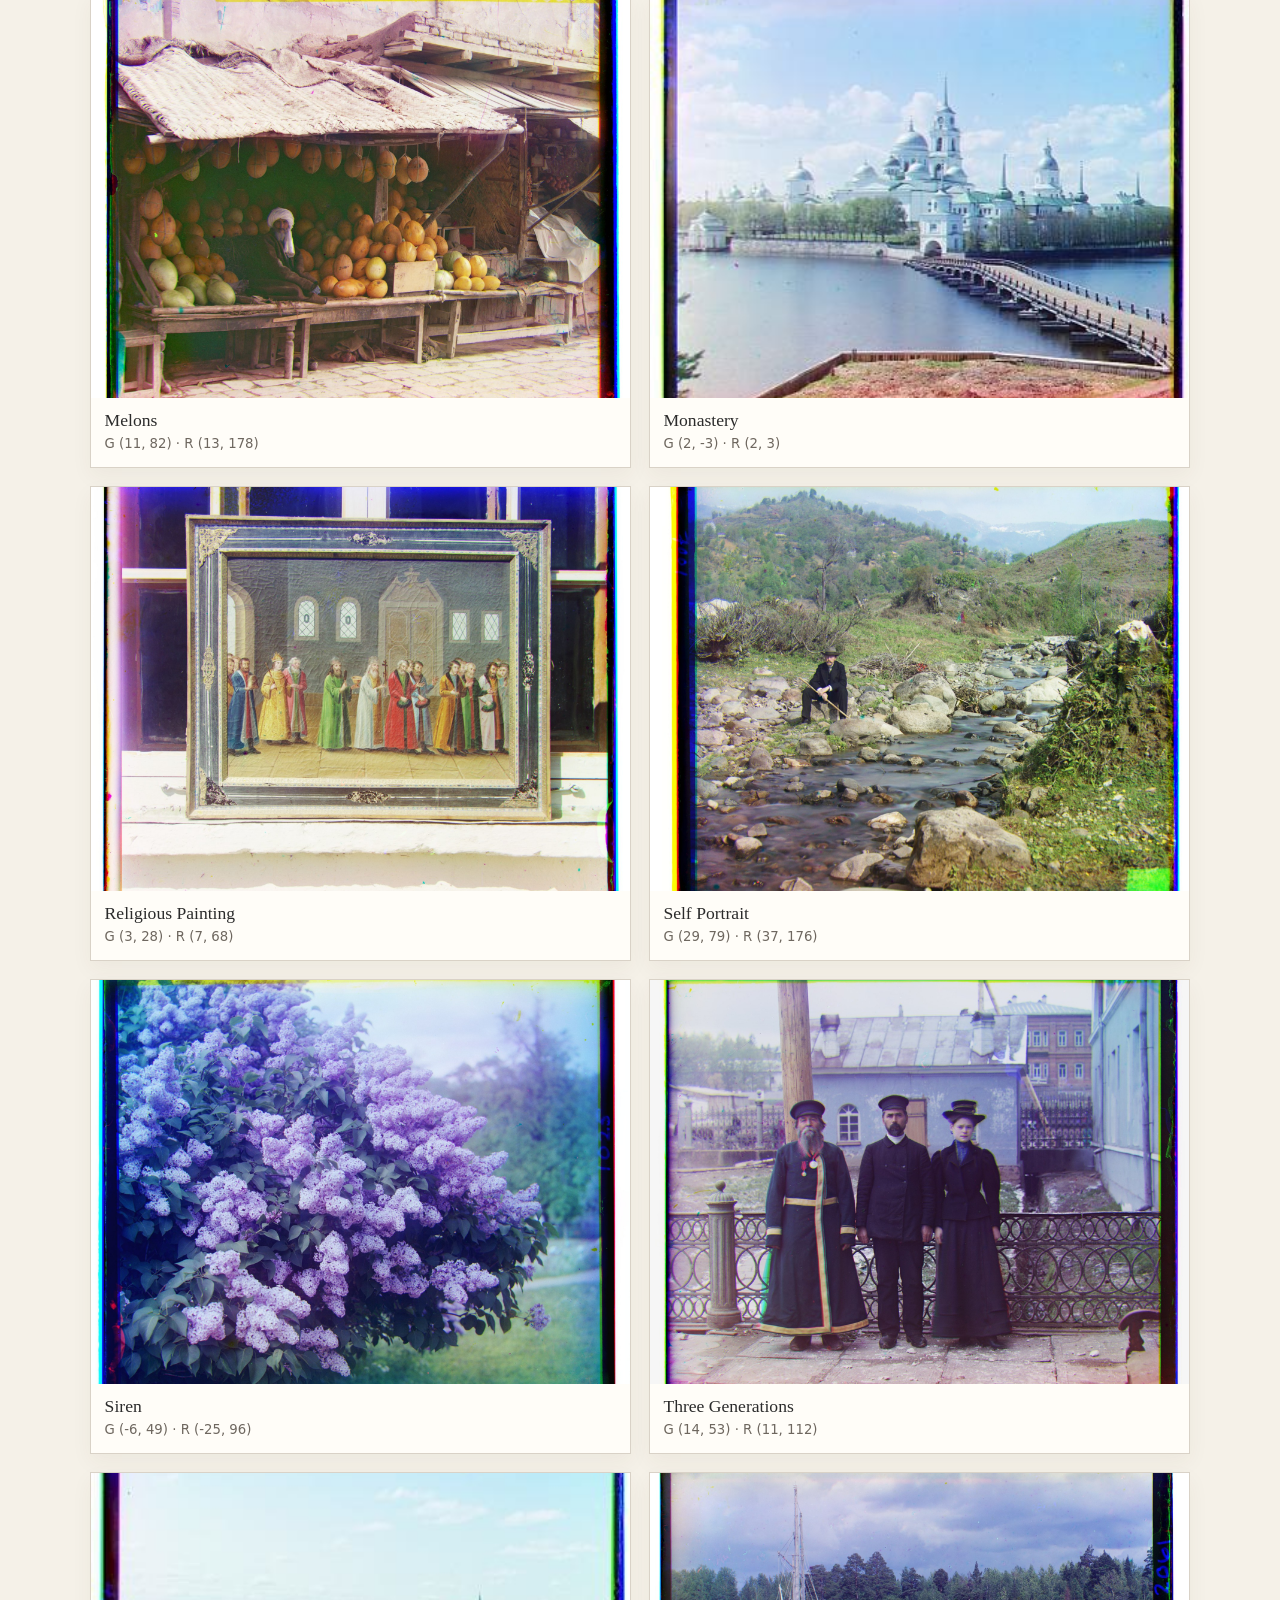
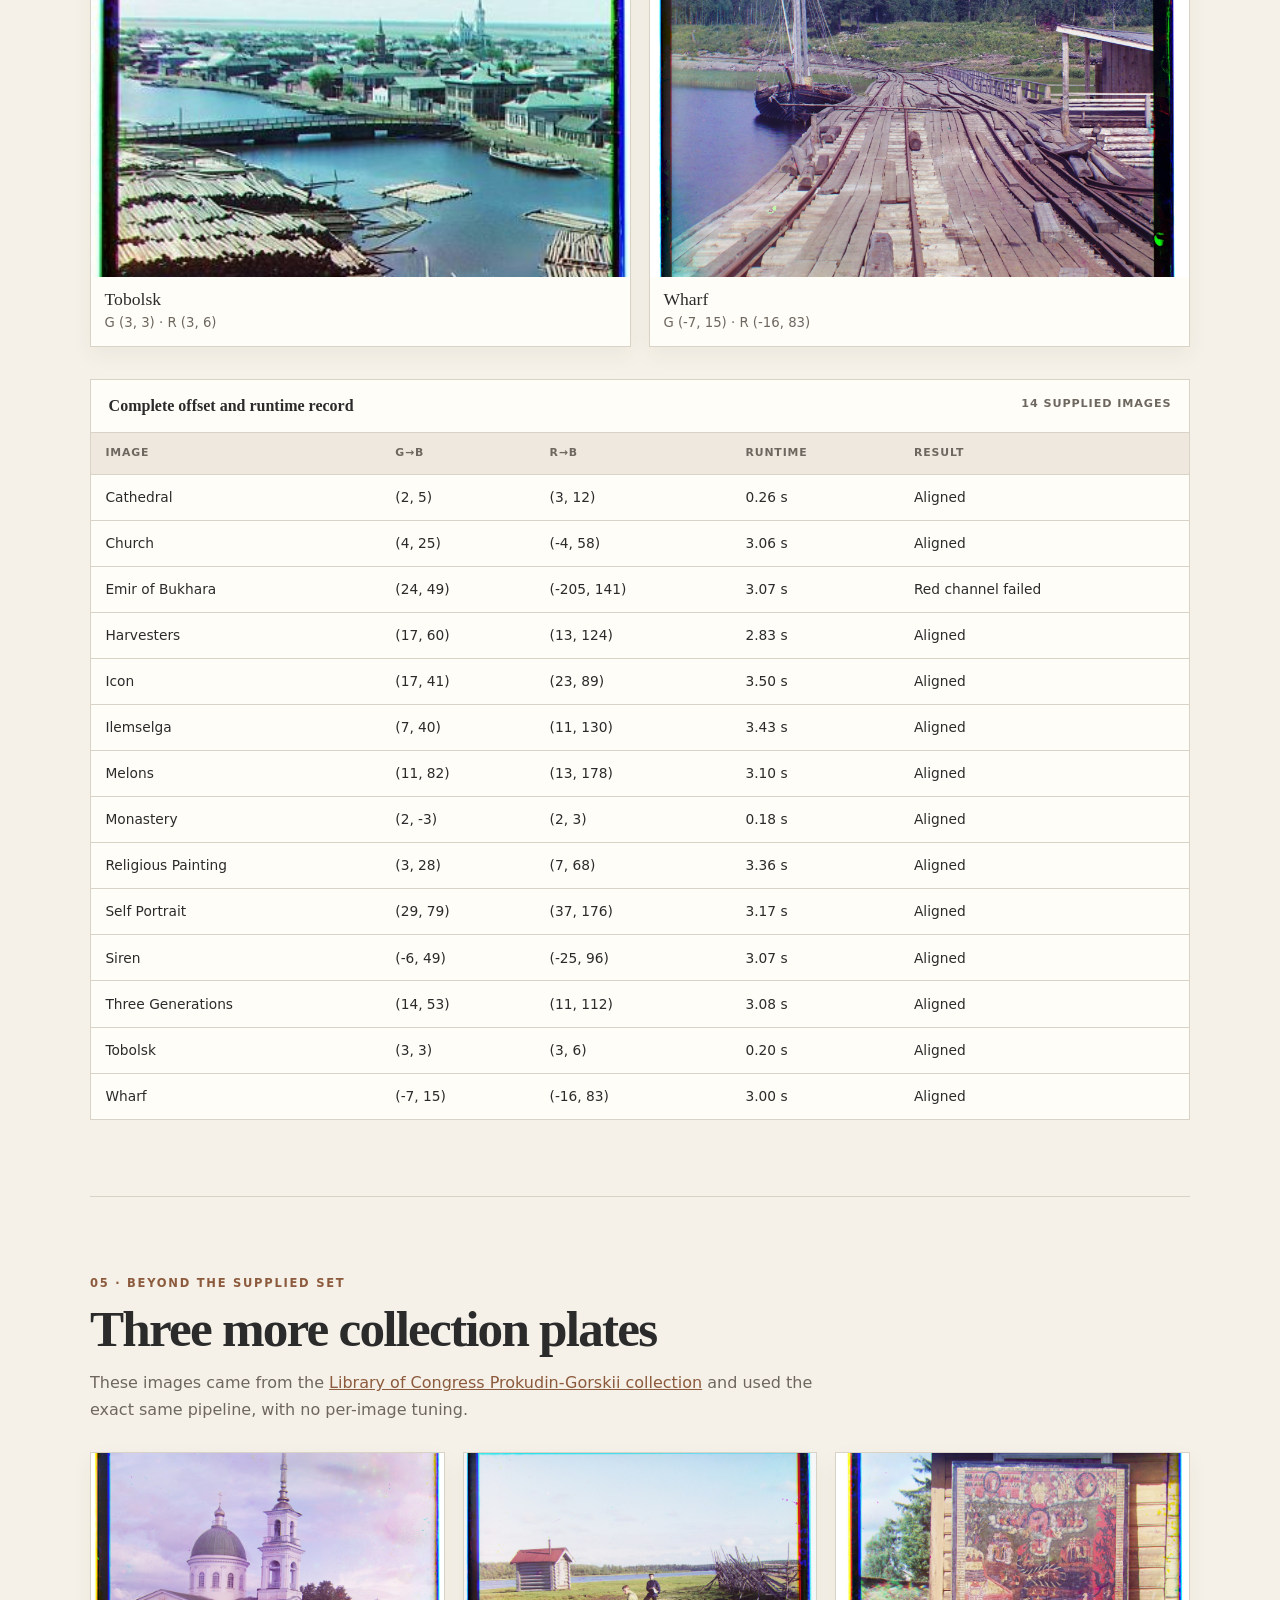
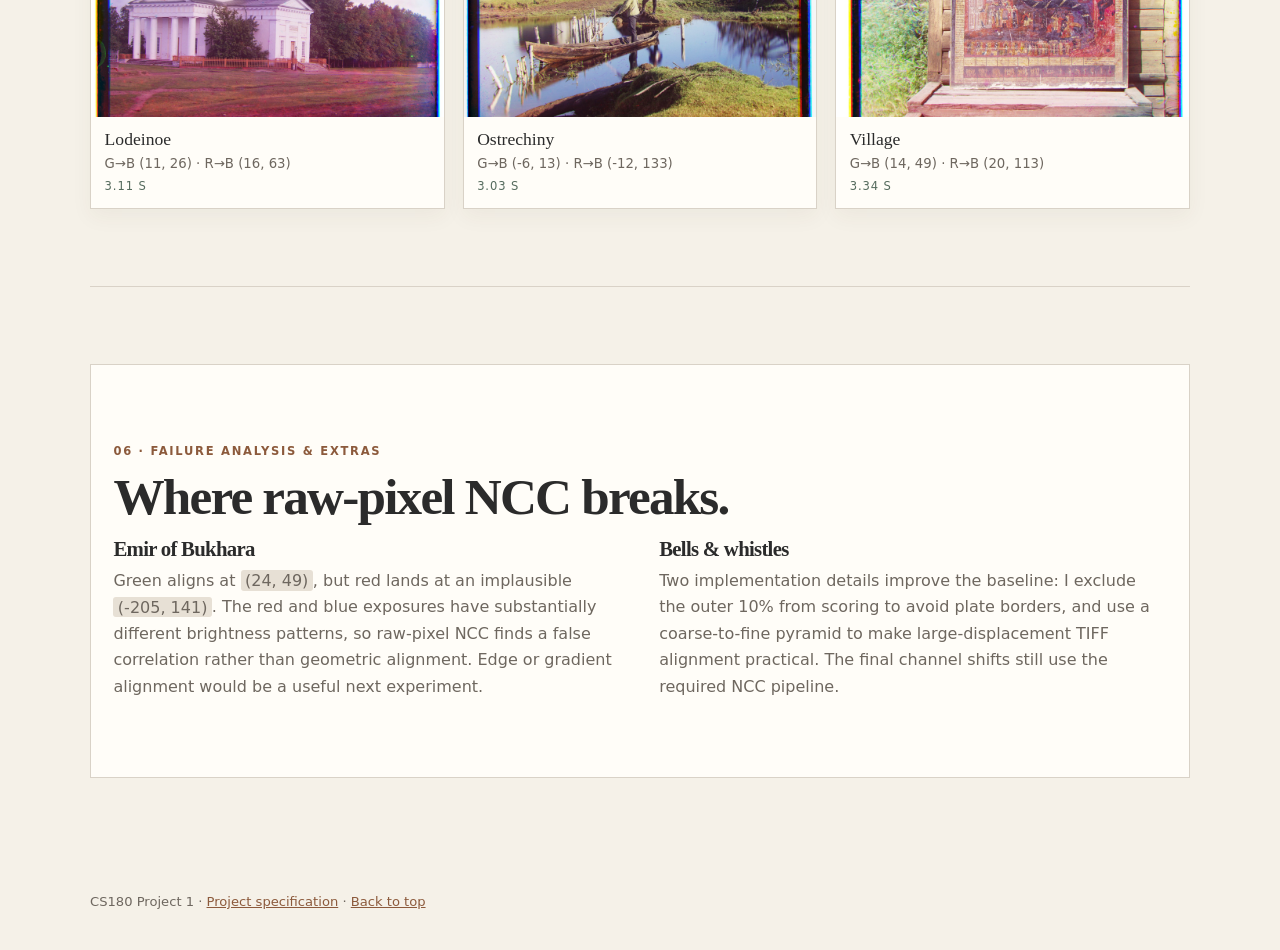
==== commit 374529ab: "Add Project 1 alignment visuals" ====
--- a/proj1/index.html
+++ b/proj1/index.html
@@ -33,8 +33,18 @@
     </section>
 
     <div class="wrap report">
+      <section id="input-goal">
+        <div class="section-heading"><p class="eyebrow">01 · Input and goal</p><h2>From one glass plate to RGB.</h2></div>
+        <div class="input-goal-grid">
+          <figure class="stacked-input"><img src="assets/input/cathedral_stacked.jpg" alt="Original Cathedral glass plate with blue, green, and red monochrome exposures stacked vertically"><figcaption><strong>Original input plate</strong><span>Cathedral · top to bottom: B, G, R</span></figcaption></figure>
+          <span class="process-arrow" aria-hidden="true">→</span>
+          <div class="channel-breakdown" aria-label="The three separate blue, green, and red channel images extracted from the stacked Cathedral plate"><div class="channel-crop blue-crop"><span>Blue</span></div><div class="channel-crop green-crop"><span>Green</span></div><div class="channel-crop red-crop"><span>Red</span></div></div>
+        </div>
+        <p class="input-explanation">Each glass plate stores three monochrome exposures vertically in B, G, R order. I split the plate into three equal sections, use the blue channel as the reference, align green and red to blue, and stack the aligned channels as RGB.</p>
+      </section>
+
       <section id="method">
-        <div class="section-heading"><p class="eyebrow">01 · Approach</p><h2>Align first, colorize second.</h2></div>
+        <div class="section-heading"><p class="eyebrow">02 · Approach</p><h2>Align first, colorize second.</h2></div>
         <div class="method-grid">
           <div>
             <p>Each plate stores three monochrome exposures stacked vertically in <strong>blue, green, red</strong> order. I split the plate, keep blue fixed, and translate green and red until their similarity to blue is maximal. The shifted channels are then stacked into the final RGB image.</p>
@@ -46,12 +56,19 @@
             <dl><div><dt>Single-scale search</dt><dd>±15 px</dd></div><div><dt>Pyramid scale</dt><dd>0.5</dd></div><div><dt>Coarse / refine radius</dt><dd>15 px / 2 px</dd></div><div><dt>Scoring crop</dt><dd>10% border</dd></div><div><dt>Minimum size</dt><dd>200 px</dd></div></dl>
           </aside>
         </div>
-        <div class="pyramid-steps" aria-label="Pyramid alignment process"><div><b>1</b><span>Downsample the exposures.</span></div><div><b>2</b><span>Estimate a large shift at low resolution.</span></div><div><b>3</b><span>Scale and refine it at each level.</span></div></div>
+        <div class="pyramid-story">
+          <div class="pyramid-visual" role="img" aria-label="An image pyramid with small, medium, and full-resolution levels; alignment starts at the smallest level and refines upward"><div class="pyramid-level small-level"><span>1/4</span></div><span class="pyramid-arrow">↗</span><div class="pyramid-level medium-level"><span>1/2</span></div><span class="pyramid-arrow">↗</span><div class="pyramid-level full-level"><span>full</span></div></div>
+          <div><p class="card-label">Why a pyramid?</p><p>Searching a large displacement range directly at full resolution is expensive. Instead, I estimate a rough displacement at the smallest level and propagate it upward, refining only a small neighborhood at every finer resolution.</p></div>
+        </div>
+        <div class="border-story">
+          <div class="border-visual" role="img" aria-label="A grayscale plate channel with its outer ten percent marked as ignored and its central interior marked as the matching-score region"><div class="score-region"><span>pixels used for NCC</span></div><span class="border-label">10% border ignored</span></div>
+          <div><p class="card-label">Why ignore the border?</p><p>The scanned plates contain strong black and white borders. These borders can dominate NCC and produce a false optimum. I therefore ignore the outer 10% of the image during pyramid scoring. This does not crop the final image; it only changes which pixels contribute to the matching score.</p></div>
+        </div>
         <p class="offset-note"><strong>Offset convention:</strong> <code>(x, y)</code> is the displacement applied to the named channel. Positive <code>x</code> moves right; positive <code>y</code> moves down.</p>
       </section>
 
       <section id="single">
-        <div class="section-heading"><p class="eyebrow">02 · Single-scale alignment</p><h2>Low-resolution JPEGs</h2><p>Exhaustive NCC search in a ±15-pixel window cleanly aligns each small example.</p></div>
+        <div class="section-heading"><p class="eyebrow">03 · Single-scale alignment</p><h2>Low-resolution JPEGs</h2><p>Exhaustive NCC search in a ±15-pixel window cleanly aligns each small example.</p></div>
         <div class="result-grid three">
           <figure><img src="assets/single/cathedral_colorized.jpg" alt="Colorized Cathedral"><figcaption><strong>Cathedral</strong><span>G→B (2, 5) · R→B (3, 12)</span><em>NCC · single scale</em></figcaption></figure>
           <figure><img src="assets/single/monastery_colorized.jpg" alt="Colorized Monastery"><figcaption><strong>Monastery</strong><span>G→B (2, -3) · R→B (2, 3)</span><em>NCC · single scale</em></figcaption></figure>
@@ -60,7 +77,7 @@
       </section>
 
       <section id="pyramid">
-        <div class="section-heading"><p class="eyebrow">03 · Multi-scale alignment</p><h2>All supplied images</h2><p>For full-resolution TIFFs, the pyramid carries a coarse estimate upward through small local searches. One fixed configuration was used throughout.</p></div>
+        <div class="section-heading"><p class="eyebrow">04 · Multi-scale alignment</p><h2>All supplied images</h2><p>For full-resolution TIFFs, the pyramid carries a coarse estimate upward through small local searches. One fixed configuration was used throughout.</p></div>
         <div class="result-grid">
           <figure><img src="assets/pyramid/supplied/cathedral_colorized.jpg" alt="Colorized Cathedral"><figcaption><strong>Cathedral</strong><span>G (2, 5) · R (3, 12)</span></figcaption></figure>
           <figure><img src="assets/pyramid/supplied/church_colorized.jpg" alt="Colorized Church"><figcaption><strong>Church</strong><span>G (4, 25) · R (-4, 58)</span></figcaption></figure>
@@ -83,7 +100,7 @@
       </section>
 
       <section id="external">
-        <div class="section-heading"><p class="eyebrow">04 · Beyond the supplied set</p><h2>Three more collection plates</h2><p>These images came from the <a href="https://www.loc.gov/collections/prokudin-gorskii/">Library of Congress Prokudin-Gorskii collection</a> and used the exact same pipeline, with no per-image tuning.</p></div>
+        <div class="section-heading"><p class="eyebrow">05 · Beyond the supplied set</p><h2>Three more collection plates</h2><p>These images came from the <a href="https://www.loc.gov/collections/prokudin-gorskii/">Library of Congress Prokudin-Gorskii collection</a> and used the exact same pipeline, with no per-image tuning.</p></div>
         <div class="result-grid three">
           <figure><img src="assets/pyramid/external/Lodeinoe_colorized.jpg" alt="Colorized Lodeinoe"><figcaption><strong>Lodeinoe</strong><span>G→B (11, 26) · R→B (16, 63)</span><em>3.11 s</em></figcaption></figure>
           <figure><img src="assets/pyramid/external/Ostrechiny_colorized.jpg" alt="Colorized Ostrechiny"><figcaption><strong>Ostrechiny</strong><span>G→B (-6, 13) · R→B (-12, 133)</span><em>3.03 s</em></figcaption></figure>
@@ -92,7 +109,7 @@
       </section>
 
       <section class="notes" id="failure">
-        <div class="section-heading"><p class="eyebrow">05 · Failure analysis & extras</p><h2>Where raw-pixel NCC breaks.</h2></div>
+        <div class="section-heading"><p class="eyebrow">06 · Failure analysis & extras</p><h2>Where raw-pixel NCC breaks.</h2></div>
         <div class="notes-grid"><div><h3>Emir of Bukhara</h3><p>Green aligns at <code>(24, 49)</code>, but red lands at an implausible <code>(-205, 141)</code>. The red and blue exposures have substantially different brightness patterns, so raw-pixel NCC finds a false correlation rather than geometric alignment. Edge or gradient alignment would be a useful next experiment.</p></div><div><h3>Bells & whistles</h3><p>Two implementation details improve the baseline: I exclude the outer 10% from scoring to avoid plate borders, and use a coarse-to-fine pyramid to make large-displacement TIFF alignment practical. The final channel shifts still use the required NCC pipeline.</p></div></div>
       </section>
     </div>
--- a/proj1/styles.css
+++ b/proj1/styles.css
@@ -1 +1,127 @@
-:root{--background:#F5F1E8;--card:#FFFDF8;--text:#2B2B2B;--muted:#6E675F;--accent:#8C5A3C;--secondary:#556B5D;--line:#d9d2c7}*{box-sizing:border-box}html{scroll-behavior:smooth}body{margin:0;background:var(--background);color:var(--text);font:16px/1.65 ui-sans-serif,system-ui,-apple-system,BlinkMacSystemFont,"Segoe UI",sans-serif}.wrap{width:min(100% - 2.5rem,1100px);margin-inline:auto}.site-header{position:sticky;top:0;z-index:5;background:color-mix(in srgb,var(--background) 94%,transparent);backdrop-filter:blur(10px);border-bottom:1px solid var(--line)}.nav{min-height:62px;display:flex;align-items:center;justify-content:space-between;gap:1rem}.course{font-family:Georgia,serif;font-weight:700;color:var(--accent);letter-spacing:.03em;text-decoration:none}.nav-links{display:flex;gap:1.15rem}.nav-links a{color:var(--muted);font-size:.82rem;text-decoration:none}.nav-links a:hover,.nav-links a:focus{color:var(--accent);text-decoration:underline;text-underline-offset:4px}.hero{display:grid;grid-template-columns:1.15fr .85fr;gap:3rem;align-items:center;padding:5.8rem 0 4.5rem}.eyebrow{margin:0 0:.5rem;color:var(--accent);font-size:.72rem;font-weight:800;letter-spacing:.15em;text-transform:uppercase}h1,h2,h3{font-family:Georgia,"Times New Roman",serif;letter-spacing:-.035em;line-height:1.08}h1{margin:0;font-size:clamp(3rem,7vw,5.9rem)}h2{margin:.05rem 0 .85rem;font-size:clamp(2rem,4vw,3.4rem)}h3{margin:0 0:.5rem;font-size:1.3rem}.lede{max-width:650px;margin:1.35rem 0 2.2rem;font-size:1.17rem;color:var(--muted)}.quick-facts{display:grid;grid-template-columns:repeat(4,1fr);gap:.75rem;margin:0}.quick-facts div{padding-top:.6rem;border-top:2px solid var(--secondary)}.quick-facts dt,.card-label{font-size:.68rem;font-weight:800;letter-spacing:.09em;text-transform:uppercase}.quick-facts dd{margin:.1rem 0;color:var(--muted);font-size:.86rem}.channel-visual{display:flex;align-items:center;justify-content:center;gap:1rem;min-height:245px;padding:1.2rem;background:var(--card);border:1px solid var(--line);box-shadow:0 16px 38px rgba(72,56,39,.08)}.plates{display:grid;gap:.35rem}.plate,.rgb-plate{display:grid;place-items:center;border:1px solid rgba(43,43,43,.12);font:700 .8rem/1 ui-monospace,SFMono-Regular,Menlo,monospace}.plate{width:108px;height:45px}.blue{background:#dce5df;color:var(--secondary)}.green{background:#dce8df;color:var(--secondary)}.red{background:#ead9d0;color:var(--accent)}.arrow{font:2rem/1 Georgia,serif;color:var(--accent)}.rgb-plate{width:110px;height:145px;background:linear-gradient(145deg,#dce5df 0 30%,#ead9d0 48%,#f1e0bc 100%);color:var(--text);gap:.35rem}.rgb-plate small{font:600 .63rem/1 ui-sans-serif,system-ui;color:var(--muted);text-transform:uppercase;letter-spacing:.08em}.report{border-top:1px solid var(--line)}section:not(.hero){padding:4.8rem 0;border-bottom:1px solid var(--line)}.section-heading>p:not(.eyebrow){max-width:760px;color:var(--muted);margin:.65rem 0 0}.method-grid{display:grid;grid-template-columns:1.25fr .75fr;gap:2rem;margin-top:1.7rem}.method-grid>div>p:first-child{margin-top:0}.formula{display:flex;gap:.6rem;align-items:center;flex-wrap:wrap;margin:1.4rem 0 .65rem;padding:.9rem 1rem;background:#ede8de;border-left:3px solid var(--accent);font:italic .9rem/1.45 ui-monospace,SFMono-Regular,Menlo,monospace;color:#4f4a43}.formula strong{font:1.35rem/1 Georgia,serif;color:var(--accent)}.small{font-size:.86rem;color:var(--muted)}.settings-card{padding:1.25rem 1.35rem;background:var(--card);border:1px solid var(--line)}.settings-card dl{margin:.65rem 0 0}.settings-card dl div{display:flex;justify-content:space-between;gap:.8rem;padding:.55rem 0;border-bottom:1px solid var(--line);font-size:.88rem}.settings-card dl div:last-child{border:0}.settings-card dt{color:var(--muted)}.settings-card dd{margin:0;font-weight:700;color:var(--secondary);white-space:nowrap}.pyramid-steps{display:grid;grid-template-columns:repeat(3,1fr);gap:1rem;margin-top:1.4rem}.pyramid-steps div{display:flex;align-items:center;gap:.7rem;padding:.85rem;background:var(--card);border:1px solid var(--line);font-size:.85rem}.pyramid-steps b{display:grid;place-items:center;flex:0 0 1.8rem;height:1.8rem;border-radius:50%;background:var(--secondary);color:var(--card);font-size:.78rem}.offset-note{margin:1.3rem 0 0;padding:.85rem 1rem;background:#ede8de;font-size:.9rem}code{padding:.06rem .28rem;background:#e7e0d5;border-radius:3px;font:inherit}.result-grid{display:grid;grid-template-columns:repeat(2,minmax(0,1fr));gap:1.1rem;margin-top:1.8rem}.result-grid.three{grid-template-columns:repeat(3,minmax(0,1fr))}figure{margin:0;background:var(--card);border:1px solid var(--line);box-shadow:0 8px 20px rgba(72,56,39,.05);overflow:hidden}figure img{display:block;width:100%;aspect-ratio:4/3;object-fit:cover;background:#e9e2d7}figcaption{display:grid;gap:.18rem;padding:.75rem .85rem;font-size:.83rem;color:var(--muted)}figcaption strong{color:var(--text);font:1.1rem/1.15 Georgia,serif}figcaption em{font-style:normal;font-size:.72rem;color:var(--secondary);text-transform:uppercase;letter-spacing:.08em}.failure-frame{border-color:#bd917c}.failure-frame em{color:var(--accent)}.offset-table{margin-top:2rem;background:var(--card);border:1px solid var(--line)}.offset-table summary{display:flex;justify-content:space-between;gap:1rem;padding:1rem 1.1rem;cursor:pointer;font:700 1rem/1.25 Georgia,serif}.offset-table summary span{font:600 .7rem/1.5 ui-sans-serif,system-ui;color:var(--muted);letter-spacing:.08em;text-transform:uppercase}.table-wrap{overflow-x:auto;border-top:1px solid var(--line)}table{width:100%;border-collapse:collapse;font-size:.86rem}th,td{padding:.7rem .9rem;border-bottom:1px solid var(--line);text-align:left;white-space:nowrap}th{background:#eee8de;color:var(--muted);font-size:.68rem;letter-spacing:.08em;text-transform:uppercase}tbody tr:last-child td{border-bottom:0}a{color:var(--accent)}.notes{margin:4.8rem 0;background:var(--card);border:1px solid var(--line)!important;padding-inline:1.4rem!important}.notes-grid{display:grid;grid-template-columns:1fr 1fr;gap:2.4rem}.notes-grid p{margin:0;color:var(--muted)}footer{padding:2.3rem 0;color:var(--muted);font-size:.82rem}footer a{color:var(--accent)}@media(max-width:760px){.wrap{width:min(100% - 2rem,1100px)}.nav{align-items:flex-start;flex-direction:column;padding:1rem 0}.nav-links{gap:.65rem;flex-wrap:wrap}.hero,.method-grid,.notes-grid{grid-template-columns:1fr}.hero{padding:3.5rem 0 3rem;gap:1.8rem}.channel-visual{min-height:190px}.quick-facts{grid-template-columns:repeat(2,1fr)}section:not(.hero){padding:3.3rem 0}.pyramid-steps,.result-grid,.result-grid.three{grid-template-columns:1fr}.notes{margin:3.3rem 0;padding-inline:1rem!important}}
+:root {
+  --background: #F5F1E8;
+  --card: #FFFDF8;
+  --text: #2B2B2B;
+  --muted: #6E675F;
+  --accent: #8C5A3C;
+  --secondary: #556B5D;
+  --line: #d9d2c7;
+}
+
+* { box-sizing: border-box; }
+html { scroll-behavior: smooth; }
+body { margin: 0; background: var(--background); color: var(--text); font: 16px/1.65 ui-sans-serif, system-ui, -apple-system, BlinkMacSystemFont, "Segoe UI", sans-serif; }
+.wrap { width: min(100% - 2.5rem, 1100px); margin-inline: auto; }
+.site-header { position: sticky; top: 0; z-index: 5; background: color-mix(in srgb, var(--background) 94%, transparent); backdrop-filter: blur(10px); border-bottom: 1px solid var(--line); }
+.nav { min-height: 62px; display: flex; align-items: center; justify-content: space-between; gap: 1rem; }
+.course { color: var(--accent); font-family: Georgia, serif; font-weight: 700; letter-spacing: .03em; text-decoration: none; }
+.nav-links { display: flex; gap: 1.15rem; }
+.nav-links a { color: var(--muted); font-size: .82rem; text-decoration: none; }
+.nav-links a:hover, .nav-links a:focus { color: var(--accent); text-decoration: underline; text-underline-offset: 4px; }
+
+.hero { display: grid; grid-template-columns: 1.15fr .85fr; gap: 3rem; align-items: center; padding: 5.8rem 0 4.5rem; }
+.eyebrow { margin: 0 0 .5rem; color: var(--accent); font-size: .72rem; font-weight: 800; letter-spacing: .15em; text-transform: uppercase; }
+h1, h2, h3 { font-family: Georgia, "Times New Roman", serif; letter-spacing: -.035em; line-height: 1.08; }
+h1 { margin: 0; font-size: clamp(3rem, 7vw, 5.9rem); }
+h2 { margin: .05rem 0 .85rem; font-size: clamp(2rem, 4vw, 3.4rem); }
+h3 { margin: 0 0 .5rem; font-size: 1.3rem; }
+.lede { max-width: 650px; margin: 1.35rem 0 2.2rem; color: var(--muted); font-size: 1.17rem; }
+.quick-facts { display: grid; grid-template-columns: repeat(4, 1fr); gap: .75rem; margin: 0; }
+.quick-facts div { padding-top: .6rem; border-top: 2px solid var(--secondary); }
+.quick-facts dt, .card-label { font-size: .68rem; font-weight: 800; letter-spacing: .09em; text-transform: uppercase; }
+.quick-facts dd { margin: .1rem 0; color: var(--muted); font-size: .86rem; }
+.channel-visual { display: flex; align-items: center; justify-content: center; gap: 1rem; min-height: 245px; padding: 1.2rem; background: var(--card); border: 1px solid var(--line); box-shadow: 0 16px 38px rgba(72, 56, 39, .08); }
+.plates { display: grid; gap: .35rem; }
+.plate, .rgb-plate { display: grid; place-items: center; border: 1px solid rgba(43, 43, 43, .12); font: 700 .8rem/1 ui-monospace, SFMono-Regular, Menlo, monospace; }
+.plate { width: 108px; height: 45px; }
+.blue { background: #dce5df; color: var(--secondary); }
+.green { background: #dce8df; color: var(--secondary); }
+.red { background: #ead9d0; color: var(--accent); }
+.arrow { color: var(--accent); font: 2rem/1 Georgia, serif; }
+.rgb-plate { width: 110px; height: 145px; gap: .35rem; background: linear-gradient(145deg, #dce5df 0 30%, #ead9d0 48%, #f1e0bc 100%); color: var(--text); }
+.rgb-plate small { color: var(--muted); font: 600 .63rem/1 ui-sans-serif, system-ui; letter-spacing: .08em; text-transform: uppercase; }
+
+.report { border-top: 1px solid var(--line); }
+section:not(.hero) { padding: 4.8rem 0; border-bottom: 1px solid var(--line); }
+.section-heading > p:not(.eyebrow) { max-width: 760px; margin: .65rem 0 0; color: var(--muted); }
+
+.input-goal-grid { display: grid; grid-template-columns: minmax(160px, .55fr) auto minmax(320px, 1.45fr); gap: 1.4rem; align-items: center; margin-top: 1.8rem; }
+.stacked-input { max-width: 215px; justify-self: center; }
+.stacked-input img { display: block; width: 100%; background: #e9e2d7; }
+.process-arrow { color: var(--accent); font: 2.4rem/1 Georgia, serif; }
+.channel-breakdown { display: grid; grid-template-columns: repeat(3, minmax(0, 1fr)); gap: .8rem; }
+.channel-crop { position: relative; aspect-ratio: 1.14; overflow: hidden; border: 1px solid var(--line); background-image: url("assets/input/cathedral_stacked.jpg"); background-repeat: no-repeat; background-size: 100% 300%; box-shadow: 0 8px 20px rgba(72, 56, 39, .05); }
+.blue-crop { background-position: center top; }
+.green-crop { background-position: center center; }
+.red-crop { background-position: center bottom; }
+.channel-crop span { position: absolute; right: .45rem; bottom: .45rem; padding: .12rem .35rem; background: var(--card); color: var(--text); font-size: .7rem; font-weight: 800; letter-spacing: .08em; text-transform: uppercase; }
+.input-explanation { max-width: 760px; margin: 1.5rem 0 0; color: var(--muted); }
+
+.method-grid { display: grid; grid-template-columns: 1.25fr .75fr; gap: 2rem; margin-top: 1.7rem; }
+.method-grid > div > p:first-child { margin-top: 0; }
+.formula { display: flex; flex-wrap: wrap; gap: .6rem; align-items: center; margin: 1.4rem 0 .65rem; padding: .9rem 1rem; background: #ede8de; border-left: 3px solid var(--accent); color: #4f4a43; font: italic .9rem/1.45 ui-monospace, SFMono-Regular, Menlo, monospace; }
+.formula strong { color: var(--accent); font: 1.35rem/1 Georgia, serif; }
+.small { color: var(--muted); font-size: .86rem; }
+.settings-card { padding: 1.25rem 1.35rem; background: var(--card); border: 1px solid var(--line); }
+.settings-card dl { margin: .65rem 0 0; }
+.settings-card dl div { display: flex; justify-content: space-between; gap: .8rem; padding: .55rem 0; border-bottom: 1px solid var(--line); font-size: .88rem; }
+.settings-card dl div:last-child { border: 0; }
+.settings-card dt { color: var(--muted); }
+.settings-card dd { margin: 0; color: var(--secondary); font-weight: 700; white-space: nowrap; }
+
+.pyramid-story, .border-story { display: grid; grid-template-columns: .9fr 1.1fr; gap: 1.8rem; align-items: center; margin-top: 1.7rem; padding: 1.25rem; background: var(--card); border: 1px solid var(--line); }
+.pyramid-story p, .border-story p { margin: .35rem 0 0; color: var(--muted); }
+.pyramid-visual { display: flex; align-items: end; justify-content: center; gap: .45rem; min-height: 150px; padding: 1rem .6rem; background: #eee8de; }
+.pyramid-level { position: relative; background-image: url("assets/input/cathedral_stacked.jpg"); background-position: center top; background-repeat: no-repeat; background-size: 100% 300%; border: 2px solid var(--secondary); box-shadow: 0 4px 10px rgba(72, 56, 39, .13); }
+.pyramid-level span { position: absolute; right: .25rem; bottom: .22rem; padding: .05rem .25rem; background: var(--card); color: var(--secondary); font-size: .62rem; font-weight: 800; }
+.small-level { width: 58px; height: 48px; }
+.medium-level { width: 92px; height: 72px; }
+.full-level { width: 135px; height: 102px; }
+.pyramid-arrow { padding-bottom: .7rem; color: var(--accent); font: 1.5rem/1 Georgia, serif; }
+.border-story { grid-template-columns: .9fr 1.1fr; }
+.border-visual { position: relative; min-height: 185px; overflow: hidden; background-image: url("assets/input/cathedral_stacked.jpg"); background-position: center top; background-size: 100% 300%; border: 1px solid var(--accent); }
+.score-region { position: absolute; inset: 10%; display: grid; place-items: center; border: 2px dashed var(--secondary); background: rgba(255, 253, 248, .18); }
+.score-region span, .border-label { padding: .17rem .35rem; background: var(--card); color: var(--secondary); font-size: .68rem; font-weight: 800; letter-spacing: .06em; text-transform: uppercase; }
+.border-label { position: absolute; top: .4rem; left: .4rem; color: var(--accent); }
+.offset-note { margin: 1.3rem 0 0; padding: .85rem 1rem; background: #ede8de; font-size: .9rem; }
+code { padding: .06rem .28rem; background: #e7e0d5; border-radius: 3px; font: inherit; }
+
+.result-grid { display: grid; grid-template-columns: repeat(2, minmax(0, 1fr)); gap: 1.1rem; margin-top: 1.8rem; }
+.result-grid.three { grid-template-columns: repeat(3, minmax(0, 1fr)); }
+figure { margin: 0; overflow: hidden; background: var(--card); border: 1px solid var(--line); box-shadow: 0 8px 20px rgba(72, 56, 39, .05); }
+figure img { display: block; width: 100%; aspect-ratio: 4 / 3; object-fit: cover; background: #e9e2d7; }
+figcaption { display: grid; gap: .18rem; padding: .75rem .85rem; color: var(--muted); font-size: .83rem; }
+figcaption strong { color: var(--text); font: 1.1rem/1.15 Georgia, serif; }
+figcaption em { color: var(--secondary); font-size: .72rem; font-style: normal; letter-spacing: .08em; text-transform: uppercase; }
+.failure-frame { border-color: #bd917c; }
+.failure-frame em { color: var(--accent); }
+.offset-table { margin-top: 2rem; background: var(--card); border: 1px solid var(--line); }
+.offset-table summary { display: flex; justify-content: space-between; gap: 1rem; padding: 1rem 1.1rem; cursor: pointer; font: 700 1rem/1.25 Georgia, serif; }
+.offset-table summary span { color: var(--muted); font: 600 .7rem/1.5 ui-sans-serif, system-ui; letter-spacing: .08em; text-transform: uppercase; }
+.table-wrap { overflow-x: auto; border-top: 1px solid var(--line); }
+table { width: 100%; border-collapse: collapse; font-size: .86rem; }
+th, td { padding: .7rem .9rem; border-bottom: 1px solid var(--line); text-align: left; white-space: nowrap; }
+th { background: #eee8de; color: var(--muted); font-size: .68rem; letter-spacing: .08em; text-transform: uppercase; }
+tbody tr:last-child td { border-bottom: 0; }
+a { color: var(--accent); }
+.notes { margin: 4.8rem 0; padding-inline: 1.4rem !important; background: var(--card); border: 1px solid var(--line) !important; }
+.notes-grid { display: grid; grid-template-columns: 1fr 1fr; gap: 2.4rem; }
+.notes-grid p { margin: 0; color: var(--muted); }
+footer { padding: 2.3rem 0; color: var(--muted); font-size: .82rem; }
+footer a { color: var(--accent); }
+
+@media (max-width: 760px) {
+  .wrap { width: min(100% - 2rem, 1100px); }
+  .nav { flex-direction: column; align-items: flex-start; padding: 1rem 0; }
+  .nav-links { flex-wrap: wrap; gap: .65rem; }
+  .hero, .method-grid, .notes-grid, .pyramid-story, .border-story { grid-template-columns: 1fr; }
+  .hero { gap: 1.8rem; padding: 3.5rem 0 3rem; }
+  .channel-visual { min-height: 190px; }
+  .quick-facts { grid-template-columns: repeat(2, 1fr); }
+  section:not(.hero) { padding: 3.3rem 0; }
+  .input-goal-grid { grid-template-columns: 1fr; }
+  .stacked-input { max-width: 190px; }
+  .process-arrow { justify-self: center; transform: rotate(90deg); }
+  .result-grid, .result-grid.three { grid-template-columns: 1fr; }
+  .notes { margin: 3.3rem 0; padding-inline: 1rem !important; }
+}
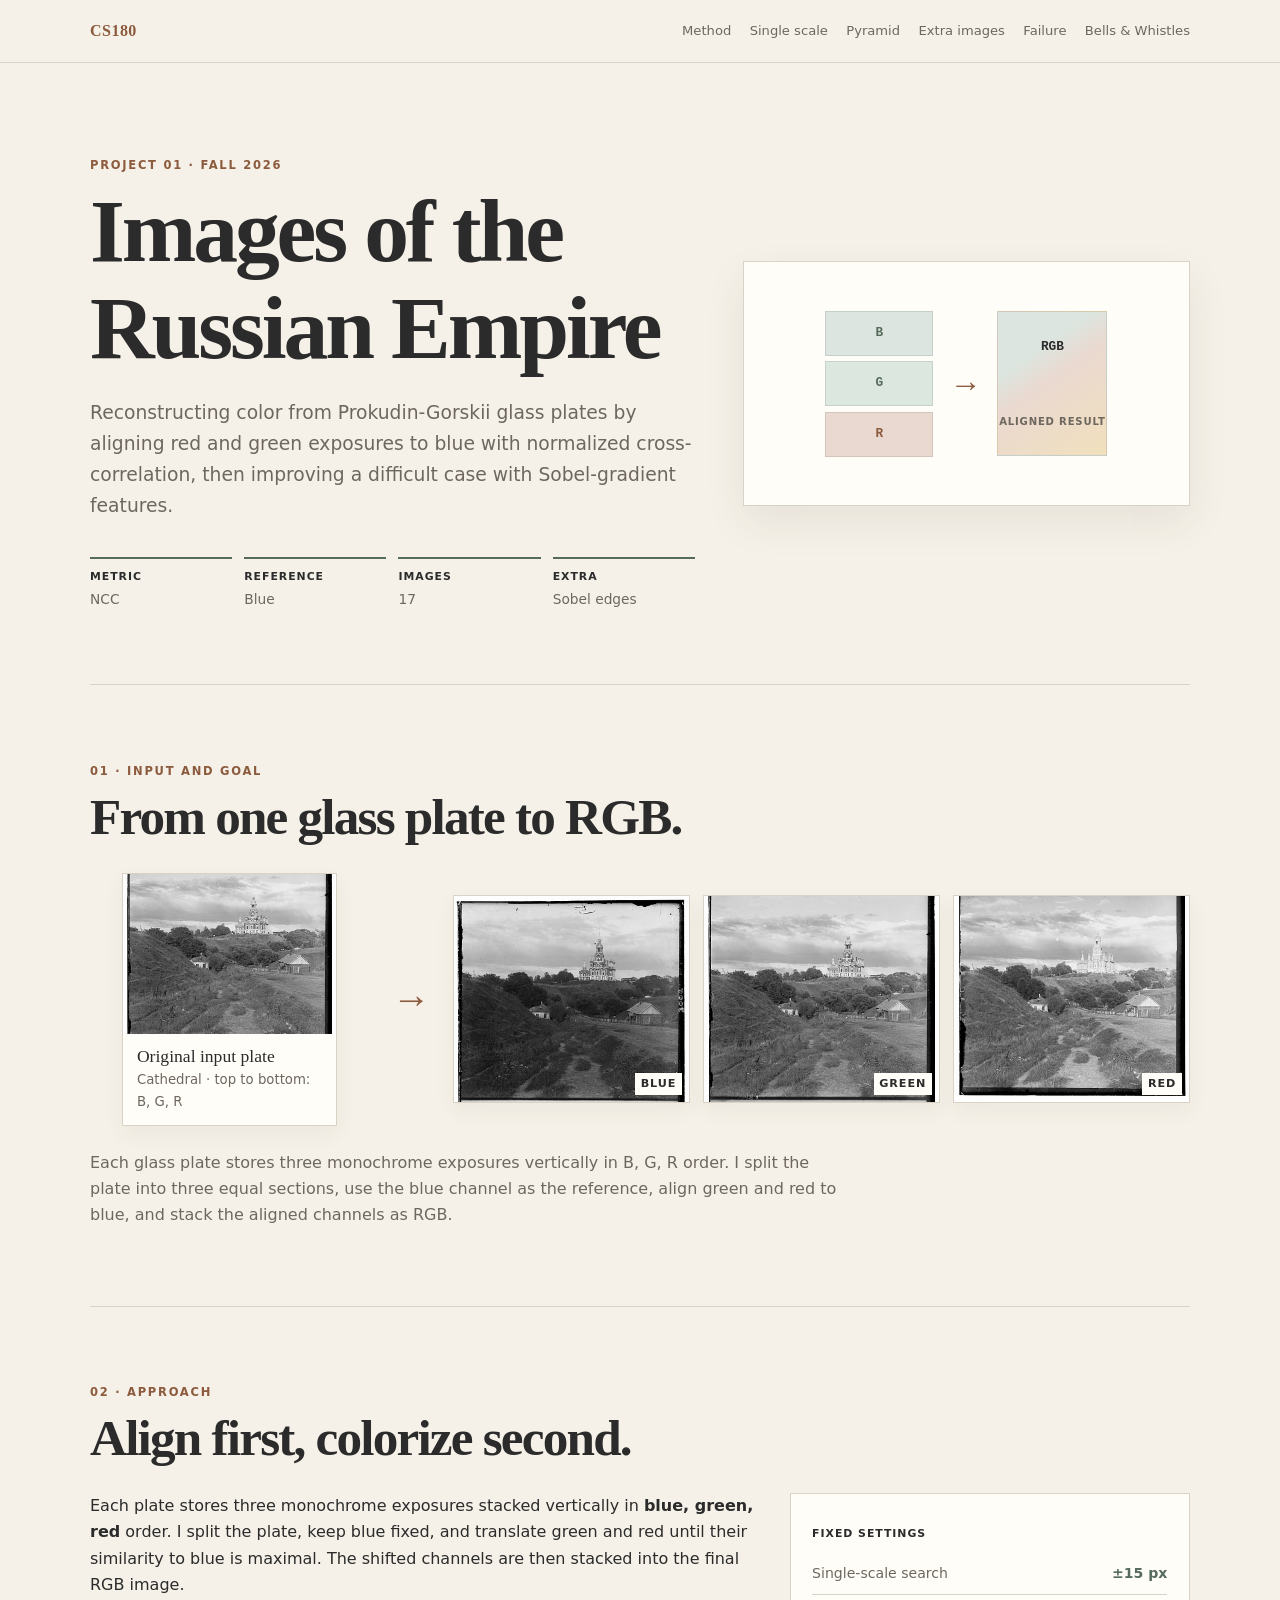
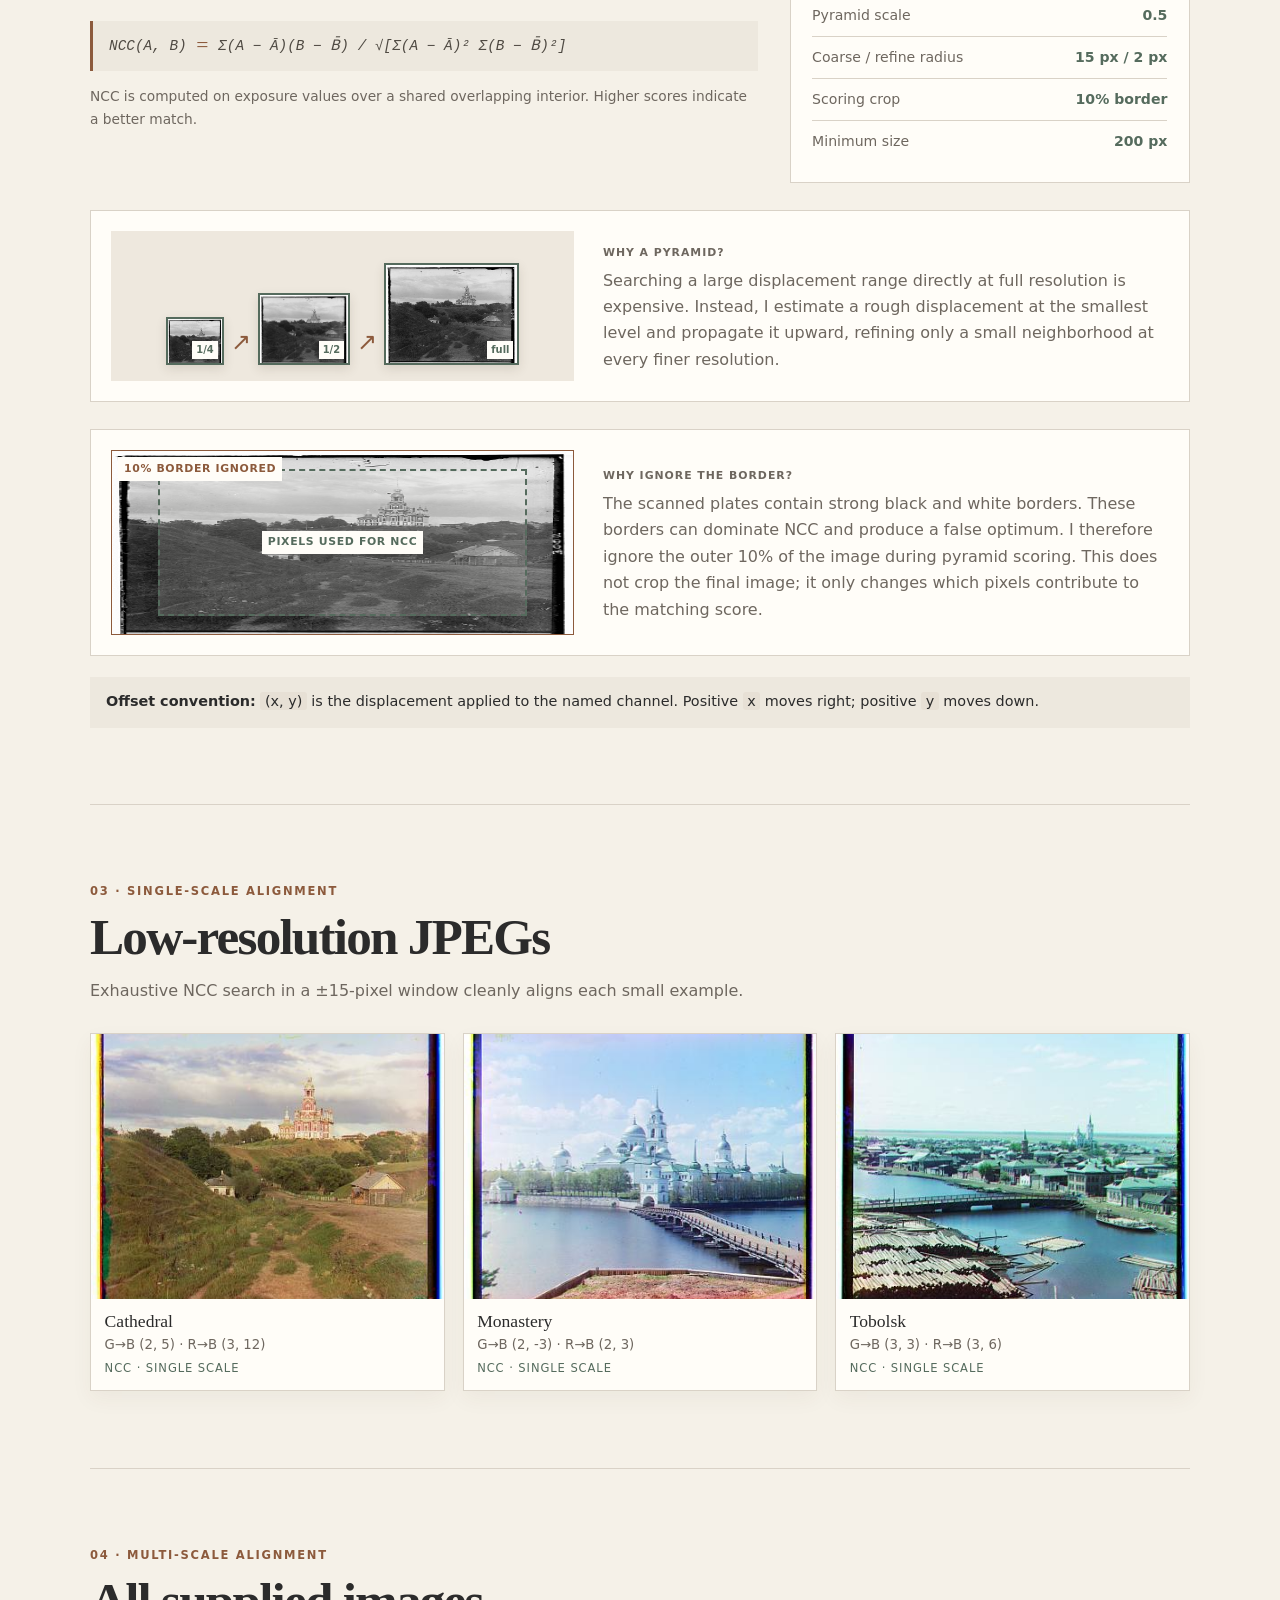
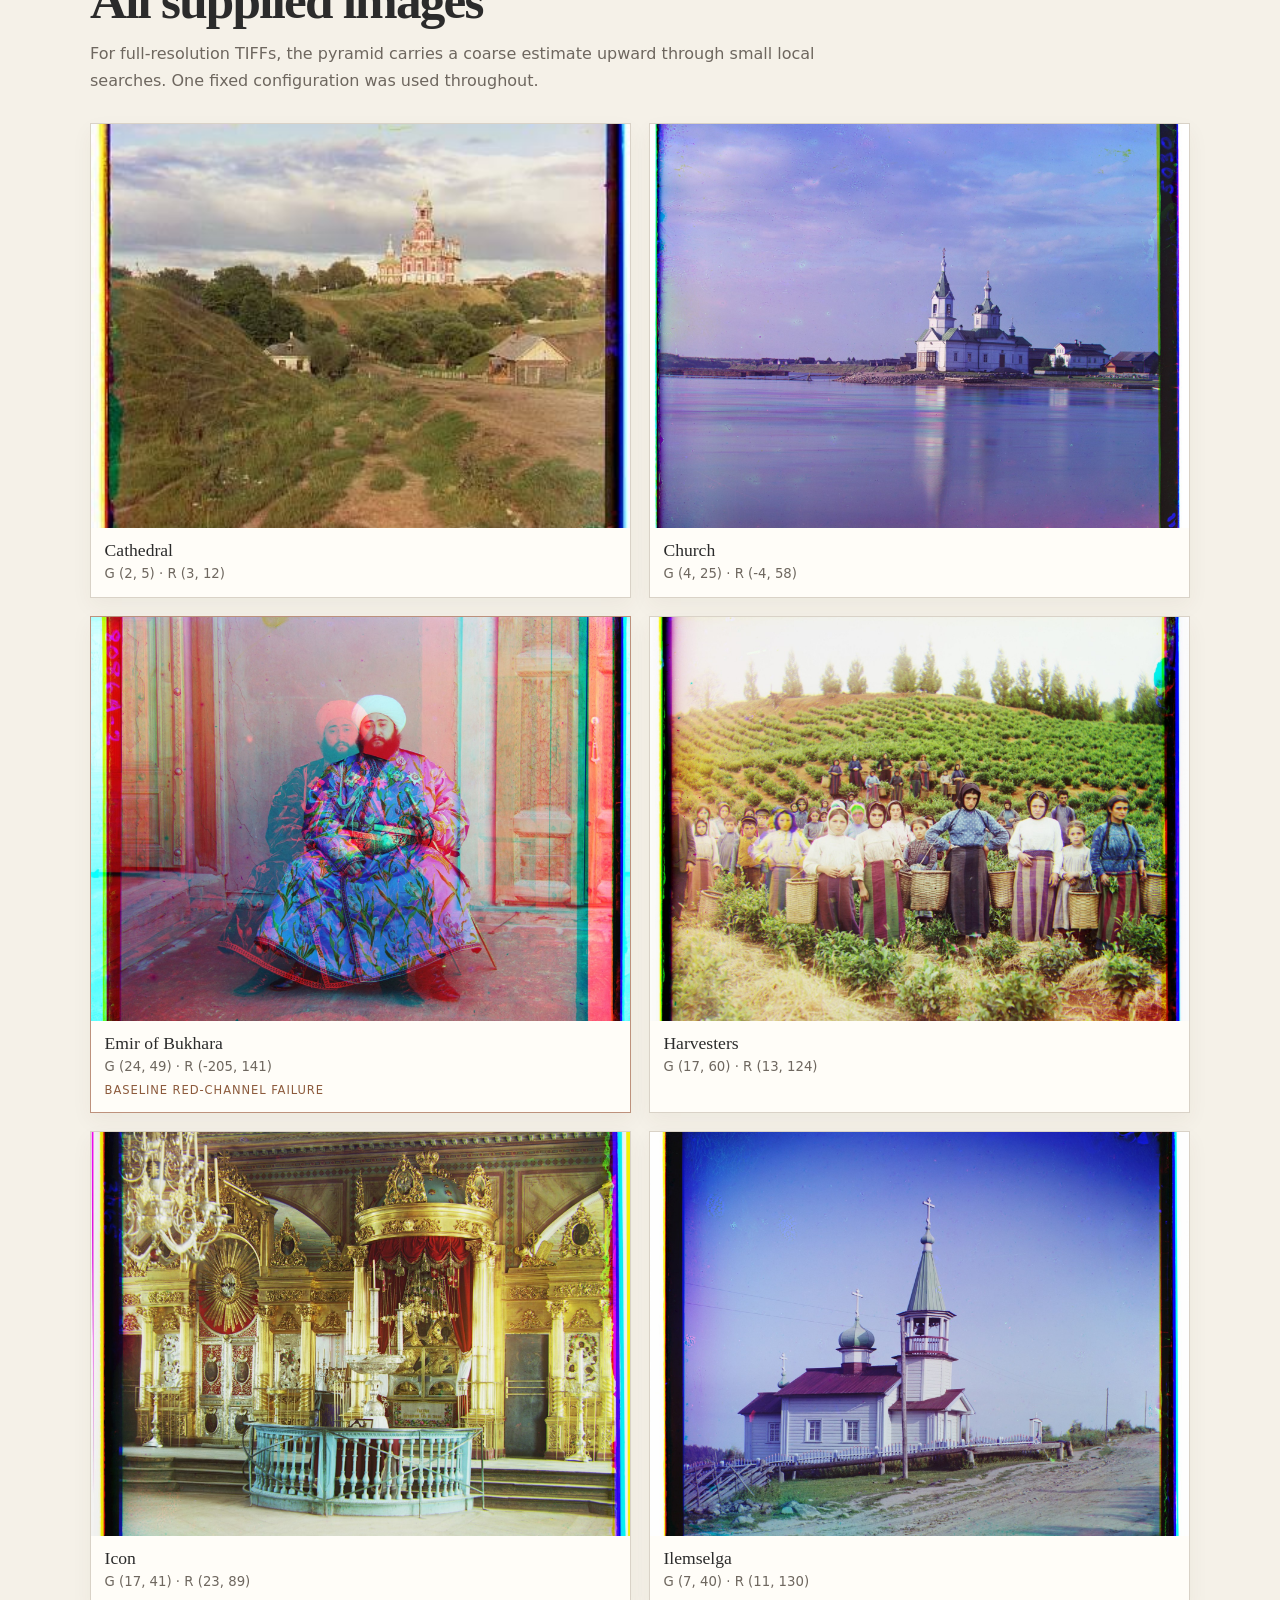
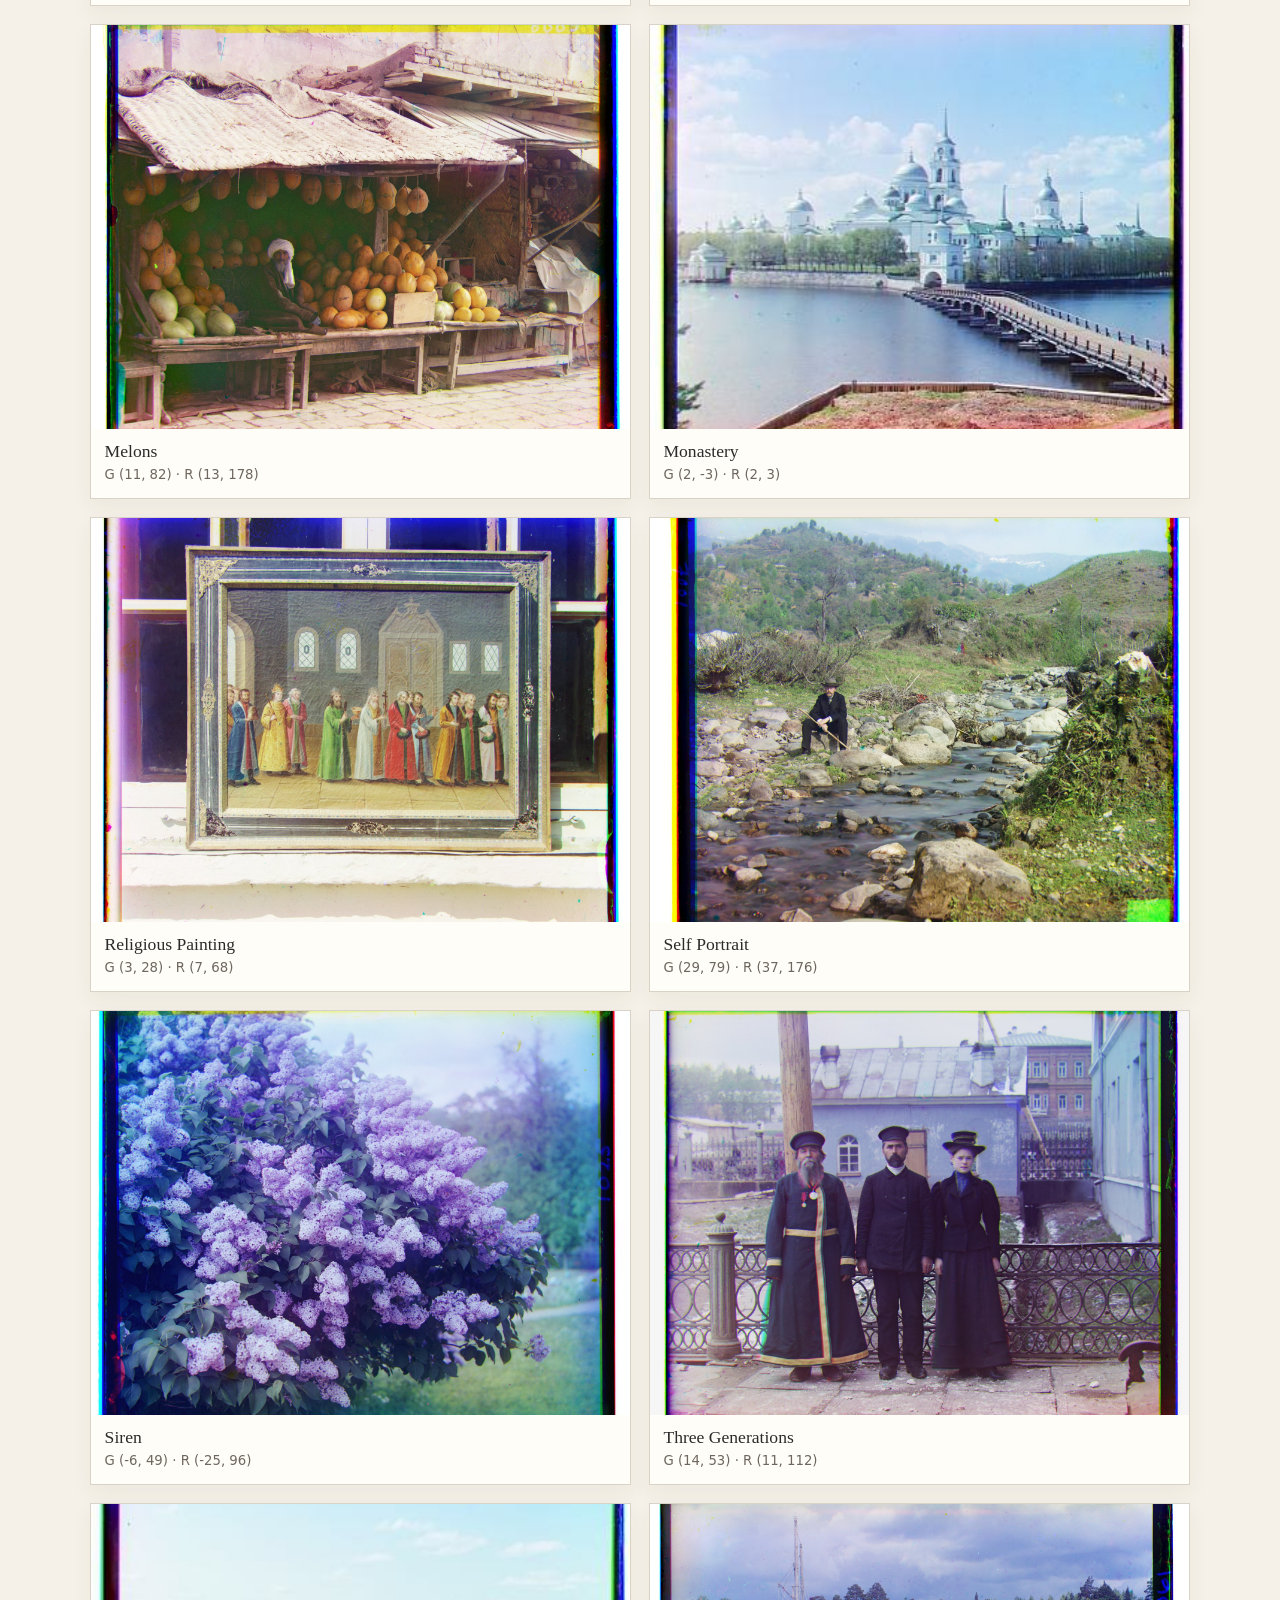
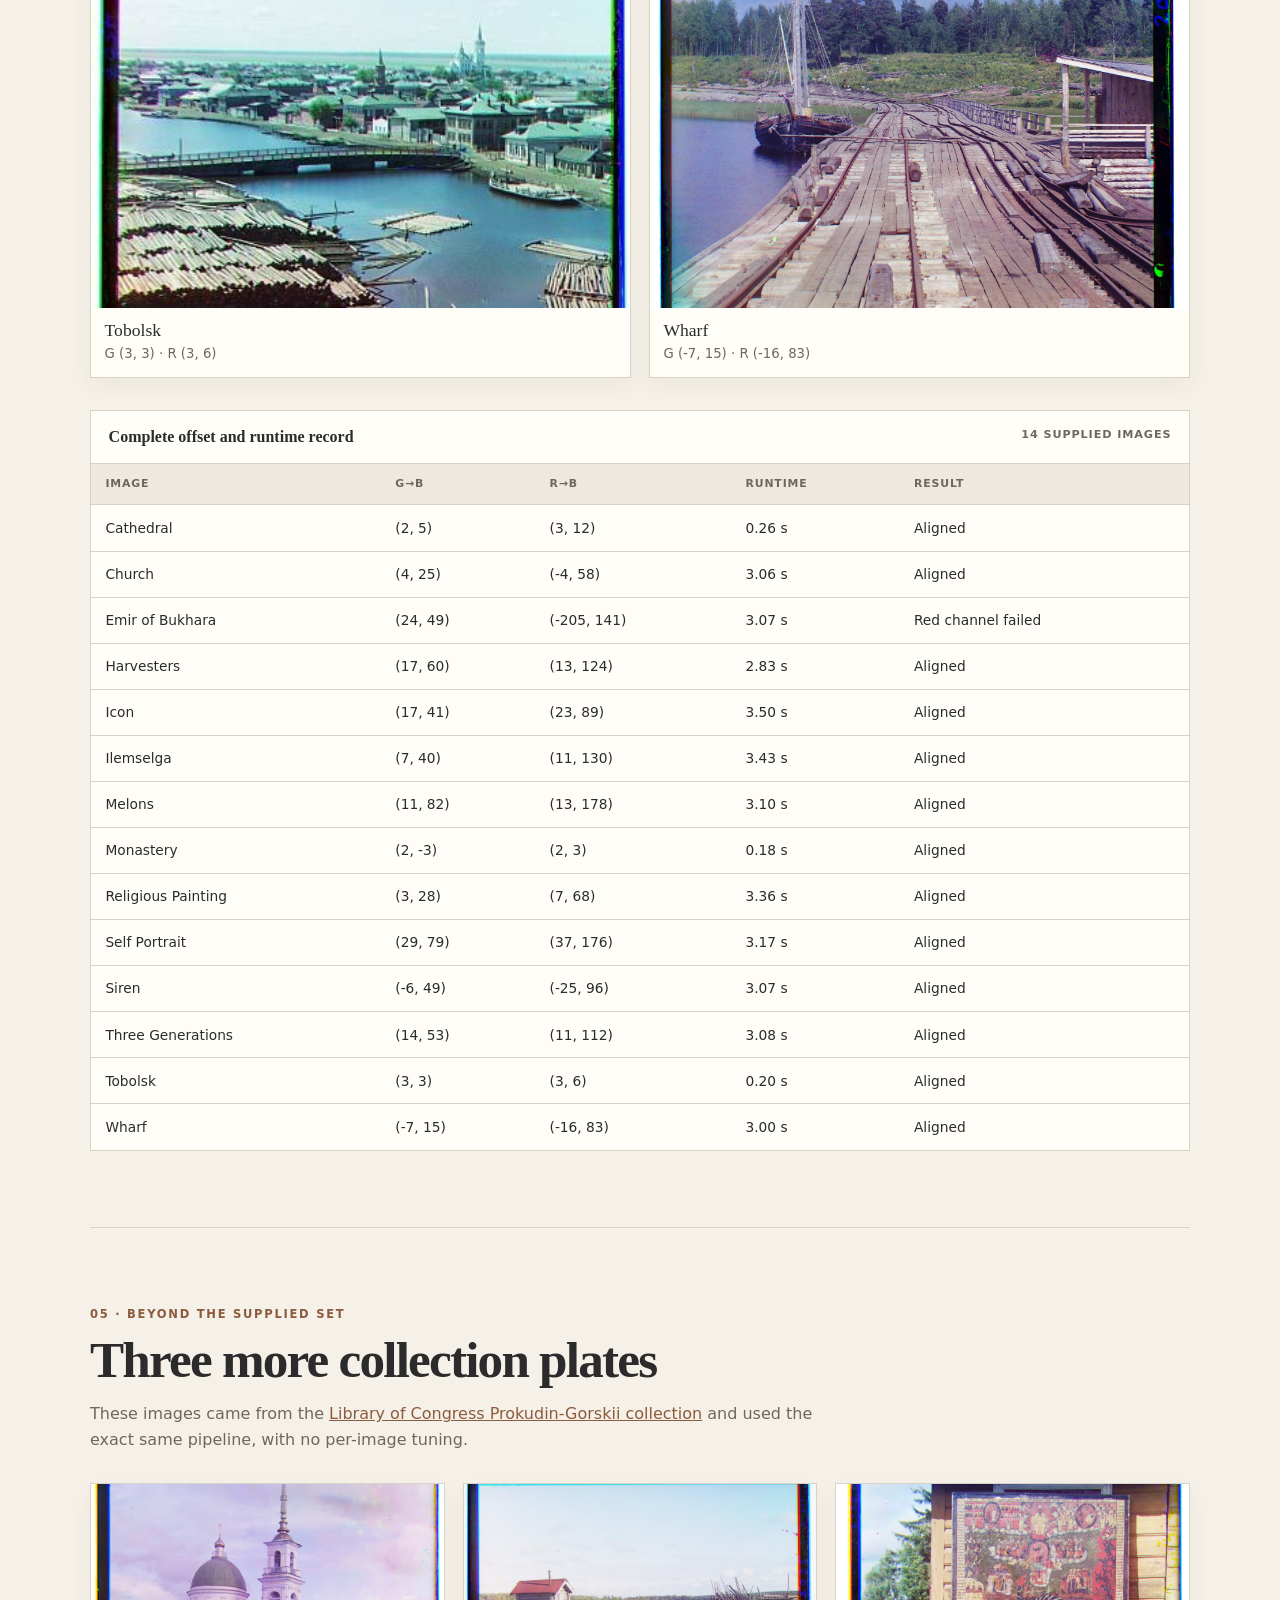
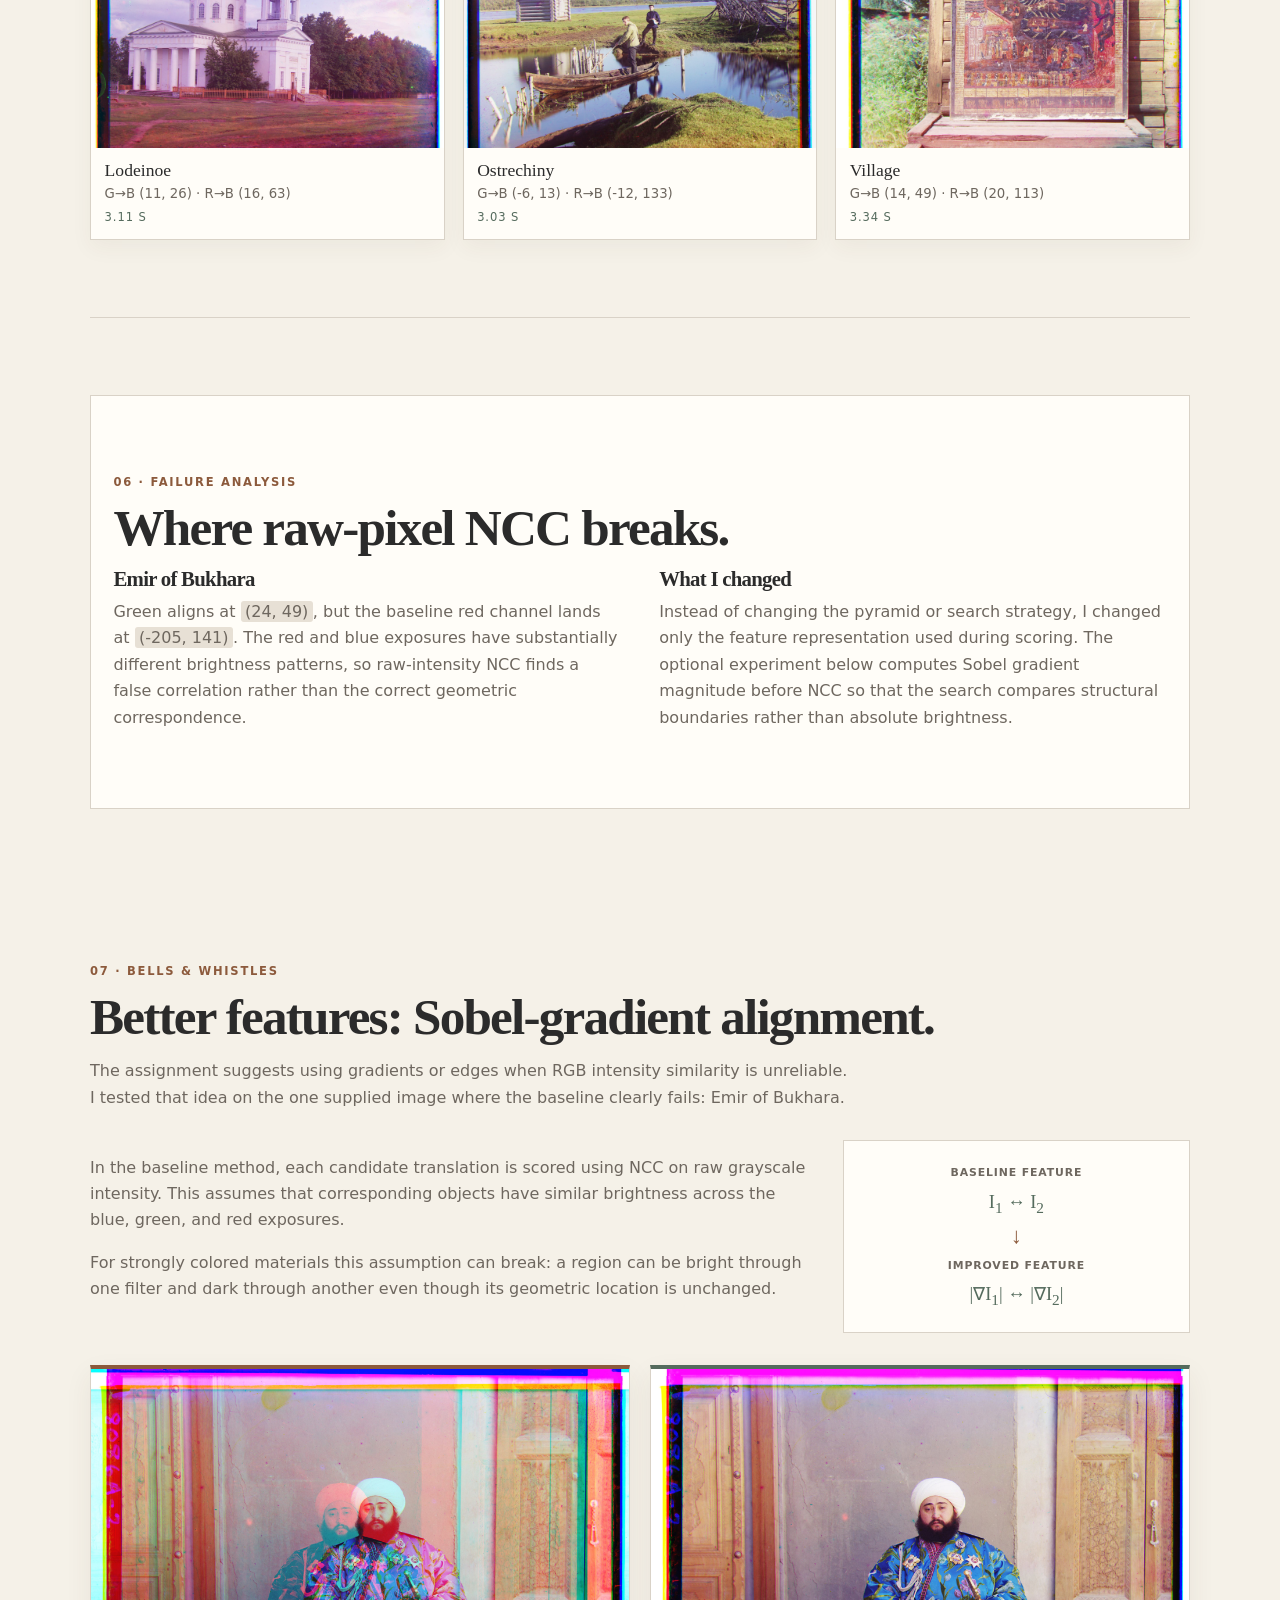
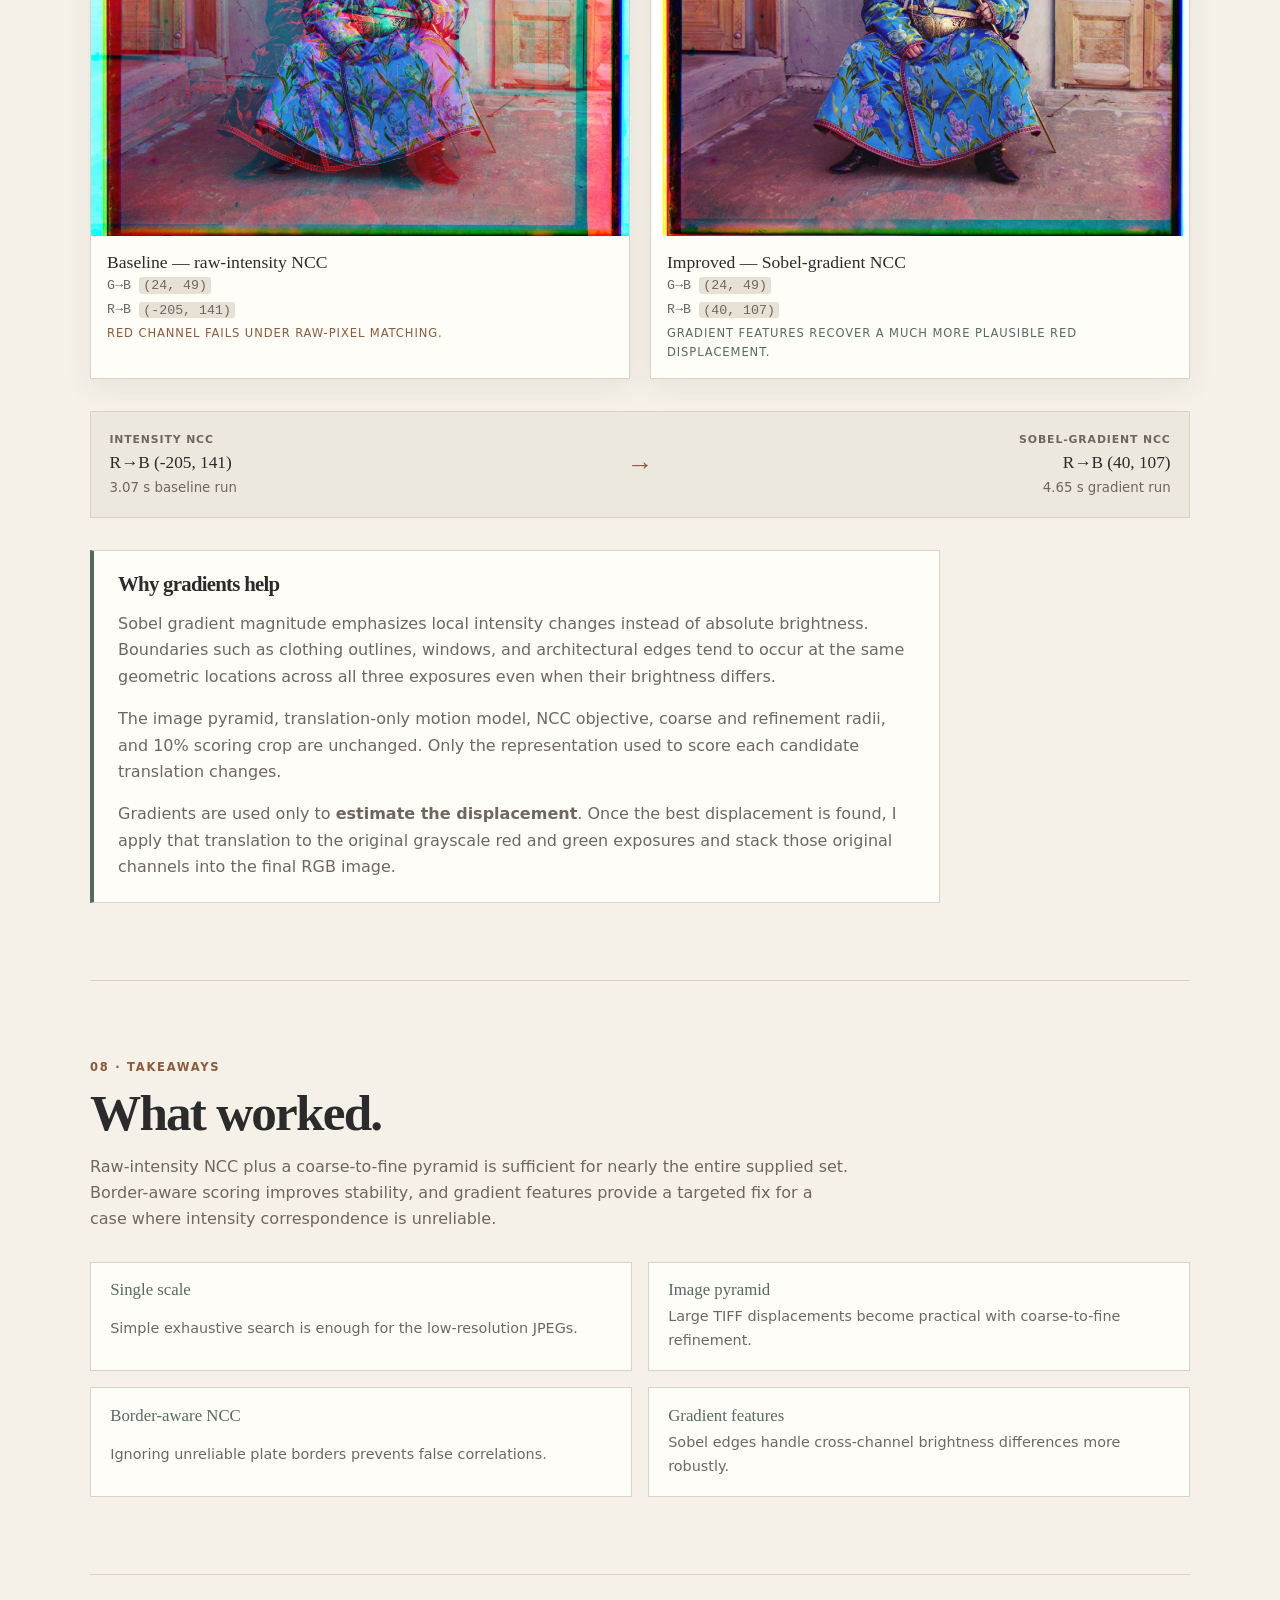
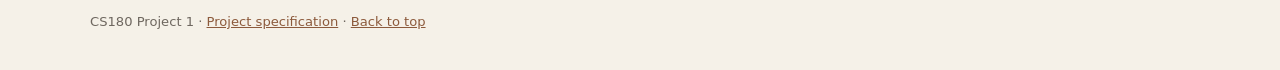
==== commit ab6e21d8: "Add Sobel gradient alignment results" ====
--- a/proj1/index.html
+++ b/proj1/index.html
@@ -3,7 +3,7 @@
 <head>
   <meta charset="utf-8">
   <meta name="viewport" content="width=device-width, initial-scale=1">
-  <meta name="description" content="CS180 Project 1: colorizing Prokudin-Gorskii photographs with NCC alignment and an image pyramid.">
+  <meta name="description" content="CS180 Project 1: colorizing Prokudin-Gorskii photographs with NCC alignment, an image pyramid, and Sobel-gradient feature matching.">
   <title>CS180 Project 1 — Images of the Russian Empire</title>
   <link rel="stylesheet" href="styles.css">
 </head>
@@ -11,7 +11,14 @@
   <header class="site-header" id="top">
     <nav class="nav wrap" aria-label="Project navigation">
       <a class="course" href="../index.html">CS180</a>
-      <div class="nav-links"><a href="#method">Method</a><a href="#single">Single scale</a><a href="#pyramid">Pyramid</a><a href="#external">Extra images</a><a href="#failure">Notes</a></div>
+      <div class="nav-links">
+        <a href="#method">Method</a>
+        <a href="#single">Single scale</a>
+        <a href="#pyramid">Pyramid</a>
+        <a href="#external">Extra images</a>
+        <a href="#failure">Failure</a>
+        <a href="#bells-whistles">Bells &amp; Whistles</a>
+      </div>
     </nav>
   </header>
 
@@ -20,68 +27,204 @@
       <div class="hero-copy">
         <p class="eyebrow">Project 01 · Fall 2026</p>
         <h1>Images of the<br>Russian Empire</h1>
-        <p class="lede">Reconstructing color from Prokudin-Gorskii glass plates by aligning red and green exposures to blue with normalized cross-correlation.</p>
+        <p class="lede">
+          Reconstructing color from Prokudin-Gorskii glass plates by aligning red and green
+          exposures to blue with normalized cross-correlation, then improving a difficult
+          case with Sobel-gradient features.
+        </p>
         <dl class="quick-facts">
-          <div><dt>Metric</dt><dd>NCC</dd></div><div><dt>Reference</dt><dd>Blue</dd></div><div><dt>Images</dt><dd>17</dd></div><div><dt>Clear failures</dt><dd>1</dd></div>
+          <div><dt>Metric</dt><dd>NCC</dd></div>
+          <div><dt>Reference</dt><dd>Blue</dd></div>
+          <div><dt>Images</dt><dd>17</dd></div>
+          <div><dt>Extra</dt><dd>Sobel edges</dd></div>
         </dl>
       </div>
+
       <div class="channel-visual" role="img" aria-label="Three aligned blue, green, and red exposures combine into one RGB result">
-        <div class="plates"><span class="plate blue">B</span><span class="plate green">G</span><span class="plate red">R</span></div>
+        <div class="plates">
+          <span class="plate blue">B</span>
+          <span class="plate green">G</span>
+          <span class="plate red">R</span>
+        </div>
         <span class="arrow">→</span>
-        <div class="rgb-plate"><span>RGB</span><small>aligned result</small></div>
+        <div class="rgb-plate">
+          <span>RGB</span>
+          <small>aligned result</small>
+        </div>
       </div>
     </section>
 
     <div class="wrap report">
+
       <section id="input-goal">
-        <div class="section-heading"><p class="eyebrow">01 · Input and goal</p><h2>From one glass plate to RGB.</h2></div>
+        <div class="section-heading">
+          <p class="eyebrow">01 · Input and goal</p>
+          <h2>From one glass plate to RGB.</h2>
+        </div>
+
         <div class="input-goal-grid">
-          <figure class="stacked-input"><img src="assets/input/cathedral_stacked.jpg" alt="Original Cathedral glass plate with blue, green, and red monochrome exposures stacked vertically"><figcaption><strong>Original input plate</strong><span>Cathedral · top to bottom: B, G, R</span></figcaption></figure>
+          <figure class="stacked-input">
+            <img src="assets/input/cathedral_stacked.jpg"
+                 alt="Original Cathedral glass plate with blue, green, and red monochrome exposures stacked vertically">
+            <figcaption>
+              <strong>Original input plate</strong>
+              <span>Cathedral · top to bottom: B, G, R</span>
+            </figcaption>
+          </figure>
+
           <span class="process-arrow" aria-hidden="true">→</span>
-          <div class="channel-breakdown" aria-label="The three separate blue, green, and red channel images extracted from the stacked Cathedral plate"><div class="channel-crop blue-crop"><span>Blue</span></div><div class="channel-crop green-crop"><span>Green</span></div><div class="channel-crop red-crop"><span>Red</span></div></div>
-        </div>
-        <p class="input-explanation">Each glass plate stores three monochrome exposures vertically in B, G, R order. I split the plate into three equal sections, use the blue channel as the reference, align green and red to blue, and stack the aligned channels as RGB.</p>
+
+          <div class="channel-breakdown"
+               aria-label="The three separate blue, green, and red channel images extracted from the stacked Cathedral plate">
+            <div class="channel-crop blue-crop"><span>Blue</span></div>
+            <div class="channel-crop green-crop"><span>Green</span></div>
+            <div class="channel-crop red-crop"><span>Red</span></div>
+          </div>
+        </div>
+
+        <p class="input-explanation">
+          Each glass plate stores three monochrome exposures vertically in B, G, R order.
+          I split the plate into three equal sections, use the blue channel as the reference,
+          align green and red to blue, and stack the aligned channels as RGB.
+        </p>
       </section>
 
       <section id="method">
-        <div class="section-heading"><p class="eyebrow">02 · Approach</p><h2>Align first, colorize second.</h2></div>
+        <div class="section-heading">
+          <p class="eyebrow">02 · Approach</p>
+          <h2>Align first, colorize second.</h2>
+        </div>
+
         <div class="method-grid">
           <div>
-            <p>Each plate stores three monochrome exposures stacked vertically in <strong>blue, green, red</strong> order. I split the plate, keep blue fixed, and translate green and red until their similarity to blue is maximal. The shifted channels are then stacked into the final RGB image.</p>
-            <div class="formula"><span>NCC(A, B)</span><strong>=</strong><span>Σ(A − Ā)(B − B̄) / √[Σ(A − Ā)² Σ(B − B̄)²]</span></div>
-            <p class="small">NCC is computed on raw exposure pixel values over the overlapping interior. Higher scores indicate a better match.</p>
-          </div>
+            <p>
+              Each plate stores three monochrome exposures stacked vertically in
+              <strong>blue, green, red</strong> order. I split the plate, keep blue fixed,
+              and translate green and red until their similarity to blue is maximal.
+              The shifted channels are then stacked into the final RGB image.
+            </p>
+
+            <div class="formula">
+              <span>NCC(A, B)</span>
+              <strong>=</strong>
+              <span>Σ(A − Ā)(B − B̄) / √[Σ(A − Ā)² Σ(B − B̄)²]</span>
+            </div>
+
+            <p class="small">
+              NCC is computed on exposure values over a shared overlapping interior.
+              Higher scores indicate a better match.
+            </p>
+          </div>
+
           <aside class="settings-card">
             <p class="card-label">Fixed settings</p>
-            <dl><div><dt>Single-scale search</dt><dd>±15 px</dd></div><div><dt>Pyramid scale</dt><dd>0.5</dd></div><div><dt>Coarse / refine radius</dt><dd>15 px / 2 px</dd></div><div><dt>Scoring crop</dt><dd>10% border</dd></div><div><dt>Minimum size</dt><dd>200 px</dd></div></dl>
+            <dl>
+              <div><dt>Single-scale search</dt><dd>±15 px</dd></div>
+              <div><dt>Pyramid scale</dt><dd>0.5</dd></div>
+              <div><dt>Coarse / refine radius</dt><dd>15 px / 2 px</dd></div>
+              <div><dt>Scoring crop</dt><dd>10% border</dd></div>
+              <div><dt>Minimum size</dt><dd>200 px</dd></div>
+            </dl>
           </aside>
         </div>
+
         <div class="pyramid-story">
-          <div class="pyramid-visual" role="img" aria-label="An image pyramid with small, medium, and full-resolution levels; alignment starts at the smallest level and refines upward"><div class="pyramid-level small-level"><span>1/4</span></div><span class="pyramid-arrow">↗</span><div class="pyramid-level medium-level"><span>1/2</span></div><span class="pyramid-arrow">↗</span><div class="pyramid-level full-level"><span>full</span></div></div>
-          <div><p class="card-label">Why a pyramid?</p><p>Searching a large displacement range directly at full resolution is expensive. Instead, I estimate a rough displacement at the smallest level and propagate it upward, refining only a small neighborhood at every finer resolution.</p></div>
-        </div>
+          <div class="pyramid-visual"
+               role="img"
+               aria-label="An image pyramid with small, medium, and full-resolution levels; alignment starts at the smallest level and refines upward">
+            <div class="pyramid-level small-level"><span>1/4</span></div>
+            <span class="pyramid-arrow">↗</span>
+            <div class="pyramid-level medium-level"><span>1/2</span></div>
+            <span class="pyramid-arrow">↗</span>
+            <div class="pyramid-level full-level"><span>full</span></div>
+          </div>
+
+          <div>
+            <p class="card-label">Why a pyramid?</p>
+            <p>
+              Searching a large displacement range directly at full resolution is expensive.
+              Instead, I estimate a rough displacement at the smallest level and propagate it
+              upward, refining only a small neighborhood at every finer resolution.
+            </p>
+          </div>
+        </div>
+
         <div class="border-story">
-          <div class="border-visual" role="img" aria-label="A grayscale plate channel with its outer ten percent marked as ignored and its central interior marked as the matching-score region"><div class="score-region"><span>pixels used for NCC</span></div><span class="border-label">10% border ignored</span></div>
-          <div><p class="card-label">Why ignore the border?</p><p>The scanned plates contain strong black and white borders. These borders can dominate NCC and produce a false optimum. I therefore ignore the outer 10% of the image during pyramid scoring. This does not crop the final image; it only changes which pixels contribute to the matching score.</p></div>
-        </div>
-        <p class="offset-note"><strong>Offset convention:</strong> <code>(x, y)</code> is the displacement applied to the named channel. Positive <code>x</code> moves right; positive <code>y</code> moves down.</p>
+          <div class="border-visual"
+               role="img"
+               aria-label="A grayscale plate channel with its outer ten percent marked as ignored and its central interior marked as the matching-score region">
+            <div class="score-region"><span>pixels used for NCC</span></div>
+            <span class="border-label">10% border ignored</span>
+          </div>
+
+          <div>
+            <p class="card-label">Why ignore the border?</p>
+            <p>
+              The scanned plates contain strong black and white borders. These borders can
+              dominate NCC and produce a false optimum. I therefore ignore the outer 10%
+              of the image during pyramid scoring. This does not crop the final image; it
+              only changes which pixels contribute to the matching score.
+            </p>
+          </div>
+        </div>
+
+        <p class="offset-note">
+          <strong>Offset convention:</strong> <code>(x, y)</code> is the displacement applied
+          to the named channel. Positive <code>x</code> moves right; positive <code>y</code> moves down.
+        </p>
       </section>
 
       <section id="single">
-        <div class="section-heading"><p class="eyebrow">03 · Single-scale alignment</p><h2>Low-resolution JPEGs</h2><p>Exhaustive NCC search in a ±15-pixel window cleanly aligns each small example.</p></div>
+        <div class="section-heading">
+          <p class="eyebrow">03 · Single-scale alignment</p>
+          <h2>Low-resolution JPEGs</h2>
+          <p>Exhaustive NCC search in a ±15-pixel window cleanly aligns each small example.</p>
+        </div>
+
         <div class="result-grid three">
-          <figure><img src="assets/single/cathedral_colorized.jpg" alt="Colorized Cathedral"><figcaption><strong>Cathedral</strong><span>G→B (2, 5) · R→B (3, 12)</span><em>NCC · single scale</em></figcaption></figure>
-          <figure><img src="assets/single/monastery_colorized.jpg" alt="Colorized Monastery"><figcaption><strong>Monastery</strong><span>G→B (2, -3) · R→B (2, 3)</span><em>NCC · single scale</em></figcaption></figure>
-          <figure><img src="assets/single/tobolsk_colorized.jpg" alt="Colorized Tobolsk"><figcaption><strong>Tobolsk</strong><span>G→B (3, 3) · R→B (3, 6)</span><em>NCC · single scale</em></figcaption></figure>
+          <figure>
+            <img src="assets/single/cathedral_colorized.jpg" alt="Colorized Cathedral">
+            <figcaption>
+              <strong>Cathedral</strong>
+              <span>G→B (2, 5) · R→B (3, 12)</span>
+              <em>NCC · single scale</em>
+            </figcaption>
+          </figure>
+
+          <figure>
+            <img src="assets/single/monastery_colorized.jpg" alt="Colorized Monastery">
+            <figcaption>
+              <strong>Monastery</strong>
+              <span>G→B (2, -3) · R→B (2, 3)</span>
+              <em>NCC · single scale</em>
+            </figcaption>
+          </figure>
+
+          <figure>
+            <img src="assets/single/tobolsk_colorized.jpg" alt="Colorized Tobolsk">
+            <figcaption>
+              <strong>Tobolsk</strong>
+              <span>G→B (3, 3) · R→B (3, 6)</span>
+              <em>NCC · single scale</em>
+            </figcaption>
+          </figure>
         </div>
       </section>
 
       <section id="pyramid">
-        <div class="section-heading"><p class="eyebrow">04 · Multi-scale alignment</p><h2>All supplied images</h2><p>For full-resolution TIFFs, the pyramid carries a coarse estimate upward through small local searches. One fixed configuration was used throughout.</p></div>
+        <div class="section-heading">
+          <p class="eyebrow">04 · Multi-scale alignment</p>
+          <h2>All supplied images</h2>
+          <p>
+            For full-resolution TIFFs, the pyramid carries a coarse estimate upward through
+            small local searches. One fixed configuration was used throughout.
+          </p>
+        </div>
+
         <div class="result-grid">
           <figure><img src="assets/pyramid/supplied/cathedral_colorized.jpg" alt="Colorized Cathedral"><figcaption><strong>Cathedral</strong><span>G (2, 5) · R (3, 12)</span></figcaption></figure>
           <figure><img src="assets/pyramid/supplied/church_colorized.jpg" alt="Colorized Church"><figcaption><strong>Church</strong><span>G (4, 25) · R (-4, 58)</span></figcaption></figure>
-          <figure class="failure-frame"><img src="assets/pyramid/supplied/emir_colorized.jpg" alt="Misaligned colorization of Emir of Bukhara"><figcaption><strong>Emir of Bukhara</strong><span>G (24, 49) · R (-205, 141)</span><em>Red-channel failure</em></figcaption></figure>
+          <figure class="failure-frame"><img src="assets/pyramid/supplied/emir_colorized.jpg" alt="Misaligned colorization of Emir of Bukhara"><figcaption><strong>Emir of Bukhara</strong><span>G (24, 49) · R (-205, 141)</span><em>Baseline red-channel failure</em></figcaption></figure>
           <figure><img src="assets/pyramid/supplied/harvesters_colorized.jpg" alt="Colorized Harvesters"><figcaption><strong>Harvesters</strong><span>G (17, 60) · R (13, 124)</span></figcaption></figure>
           <figure><img src="assets/pyramid/supplied/icon_colorized.jpg" alt="Colorized Icon"><figcaption><strong>Icon</strong><span>G (17, 41) · R (23, 89)</span></figcaption></figure>
           <figure><img src="assets/pyramid/supplied/ilemselga_colorized.jpg" alt="Colorized Ilemselga"><figcaption><strong>Ilemselga</strong><span>G (7, 40) · R (11, 130)</span></figcaption></figure>
@@ -94,13 +237,55 @@
           <figure><img src="assets/pyramid/supplied/tobolsk_colorized.jpg" alt="Colorized Tobolsk"><figcaption><strong>Tobolsk</strong><span>G (3, 3) · R (3, 6)</span></figcaption></figure>
           <figure><img src="assets/pyramid/supplied/wharf_colorized.jpg" alt="Colorized Wharf"><figcaption><strong>Wharf</strong><span>G (-7, 15) · R (-16, 83)</span></figcaption></figure>
         </div>
-        <details open class="offset-table"><summary>Complete offset and runtime record <span>14 supplied images</span></summary><div class="table-wrap"><table><thead><tr><th>Image</th><th>G→B</th><th>R→B</th><th>Runtime</th><th>Result</th></tr></thead><tbody>
-          <tr><td>Cathedral</td><td>(2, 5)</td><td>(3, 12)</td><td>0.26 s</td><td>Aligned</td></tr><tr><td>Church</td><td>(4, 25)</td><td>(-4, 58)</td><td>3.06 s</td><td>Aligned</td></tr><tr><td>Emir of Bukhara</td><td>(24, 49)</td><td>(-205, 141)</td><td>3.07 s</td><td>Red channel failed</td></tr><tr><td>Harvesters</td><td>(17, 60)</td><td>(13, 124)</td><td>2.83 s</td><td>Aligned</td></tr><tr><td>Icon</td><td>(17, 41)</td><td>(23, 89)</td><td>3.50 s</td><td>Aligned</td></tr><tr><td>Ilemselga</td><td>(7, 40)</td><td>(11, 130)</td><td>3.43 s</td><td>Aligned</td></tr><tr><td>Melons</td><td>(11, 82)</td><td>(13, 178)</td><td>3.10 s</td><td>Aligned</td></tr><tr><td>Monastery</td><td>(2, -3)</td><td>(2, 3)</td><td>0.18 s</td><td>Aligned</td></tr><tr><td>Religious Painting</td><td>(3, 28)</td><td>(7, 68)</td><td>3.36 s</td><td>Aligned</td></tr><tr><td>Self Portrait</td><td>(29, 79)</td><td>(37, 176)</td><td>3.17 s</td><td>Aligned</td></tr><tr><td>Siren</td><td>(-6, 49)</td><td>(-25, 96)</td><td>3.07 s</td><td>Aligned</td></tr><tr><td>Three Generations</td><td>(14, 53)</td><td>(11, 112)</td><td>3.08 s</td><td>Aligned</td></tr><tr><td>Tobolsk</td><td>(3, 3)</td><td>(3, 6)</td><td>0.20 s</td><td>Aligned</td></tr><tr><td>Wharf</td><td>(-7, 15)</td><td>(-16, 83)</td><td>3.00 s</td><td>Aligned</td></tr>
-        </tbody></table></div></details>
+
+        <details open class="offset-table">
+          <summary>
+            Complete offset and runtime record
+            <span>14 supplied images</span>
+          </summary>
+          <div class="table-wrap">
+            <table>
+              <thead>
+                <tr>
+                  <th>Image</th>
+                  <th>G→B</th>
+                  <th>R→B</th>
+                  <th>Runtime</th>
+                  <th>Result</th>
+                </tr>
+              </thead>
+              <tbody>
+                <tr><td>Cathedral</td><td>(2, 5)</td><td>(3, 12)</td><td>0.26 s</td><td>Aligned</td></tr>
+                <tr><td>Church</td><td>(4, 25)</td><td>(-4, 58)</td><td>3.06 s</td><td>Aligned</td></tr>
+                <tr><td>Emir of Bukhara</td><td>(24, 49)</td><td>(-205, 141)</td><td>3.07 s</td><td>Red channel failed</td></tr>
+                <tr><td>Harvesters</td><td>(17, 60)</td><td>(13, 124)</td><td>2.83 s</td><td>Aligned</td></tr>
+                <tr><td>Icon</td><td>(17, 41)</td><td>(23, 89)</td><td>3.50 s</td><td>Aligned</td></tr>
+                <tr><td>Ilemselga</td><td>(7, 40)</td><td>(11, 130)</td><td>3.43 s</td><td>Aligned</td></tr>
+                <tr><td>Melons</td><td>(11, 82)</td><td>(13, 178)</td><td>3.10 s</td><td>Aligned</td></tr>
+                <tr><td>Monastery</td><td>(2, -3)</td><td>(2, 3)</td><td>0.18 s</td><td>Aligned</td></tr>
+                <tr><td>Religious Painting</td><td>(3, 28)</td><td>(7, 68)</td><td>3.36 s</td><td>Aligned</td></tr>
+                <tr><td>Self Portrait</td><td>(29, 79)</td><td>(37, 176)</td><td>3.17 s</td><td>Aligned</td></tr>
+                <tr><td>Siren</td><td>(-6, 49)</td><td>(-25, 96)</td><td>3.07 s</td><td>Aligned</td></tr>
+                <tr><td>Three Generations</td><td>(14, 53)</td><td>(11, 112)</td><td>3.08 s</td><td>Aligned</td></tr>
+                <tr><td>Tobolsk</td><td>(3, 3)</td><td>(3, 6)</td><td>0.20 s</td><td>Aligned</td></tr>
+                <tr><td>Wharf</td><td>(-7, 15)</td><td>(-16, 83)</td><td>3.00 s</td><td>Aligned</td></tr>
+              </tbody>
+            </table>
+          </div>
+        </details>
       </section>
 
       <section id="external">
-        <div class="section-heading"><p class="eyebrow">05 · Beyond the supplied set</p><h2>Three more collection plates</h2><p>These images came from the <a href="https://www.loc.gov/collections/prokudin-gorskii/">Library of Congress Prokudin-Gorskii collection</a> and used the exact same pipeline, with no per-image tuning.</p></div>
+        <div class="section-heading">
+          <p class="eyebrow">05 · Beyond the supplied set</p>
+          <h2>Three more collection plates</h2>
+          <p>
+            These images came from the
+            <a href="https://www.loc.gov/collections/prokudin-gorskii/">Library of Congress Prokudin-Gorskii collection</a>
+            and used the exact same pipeline, with no per-image tuning.
+          </p>
+        </div>
+
         <div class="result-grid three">
           <figure><img src="assets/pyramid/external/Lodeinoe_colorized.jpg" alt="Colorized Lodeinoe"><figcaption><strong>Lodeinoe</strong><span>G→B (11, 26) · R→B (16, 63)</span><em>3.11 s</em></figcaption></figure>
           <figure><img src="assets/pyramid/external/Ostrechiny_colorized.jpg" alt="Colorized Ostrechiny"><figcaption><strong>Ostrechiny</strong><span>G→B (-6, 13) · R→B (-12, 133)</span><em>3.03 s</em></figcaption></figure>
@@ -109,11 +294,170 @@
       </section>
 
       <section class="notes" id="failure">
-        <div class="section-heading"><p class="eyebrow">06 · Failure analysis & extras</p><h2>Where raw-pixel NCC breaks.</h2></div>
-        <div class="notes-grid"><div><h3>Emir of Bukhara</h3><p>Green aligns at <code>(24, 49)</code>, but red lands at an implausible <code>(-205, 141)</code>. The red and blue exposures have substantially different brightness patterns, so raw-pixel NCC finds a false correlation rather than geometric alignment. Edge or gradient alignment would be a useful next experiment.</p></div><div><h3>Bells & whistles</h3><p>Two implementation details improve the baseline: I exclude the outer 10% from scoring to avoid plate borders, and use a coarse-to-fine pyramid to make large-displacement TIFF alignment practical. The final channel shifts still use the required NCC pipeline.</p></div></div>
-      </section>
+        <div class="section-heading">
+          <p class="eyebrow">06 · Failure analysis</p>
+          <h2>Where raw-pixel NCC breaks.</h2>
+        </div>
+
+        <div class="notes-grid">
+          <div>
+            <h3>Emir of Bukhara</h3>
+            <p>
+              Green aligns at <code>(24, 49)</code>, but the baseline red channel lands at
+              <code>(-205, 141)</code>. The red and blue exposures have substantially different
+              brightness patterns, so raw-intensity NCC finds a false correlation rather than
+              the correct geometric correspondence.
+            </p>
+          </div>
+
+          <div>
+            <h3>What I changed</h3>
+            <p>
+              Instead of changing the pyramid or search strategy, I changed only the feature
+              representation used during scoring. The optional experiment below computes
+              Sobel gradient magnitude before NCC so that the search compares structural
+              boundaries rather than absolute brightness.
+            </p>
+          </div>
+        </div>
+      </section>
+
+      <section id="bells-whistles">
+        <div class="section-heading">
+          <p class="eyebrow">07 · Bells &amp; Whistles</p>
+          <h2>Better features: Sobel-gradient alignment.</h2>
+          <p>
+            The assignment suggests using gradients or edges when RGB intensity similarity
+            is unreliable. I tested that idea on the one supplied image where the baseline
+            clearly fails: Emir of Bukhara.
+          </p>
+        </div>
+
+        <div class="bells-intro">
+          <div>
+            <p>
+              In the baseline method, each candidate translation is scored using NCC on raw
+              grayscale intensity. This assumes that corresponding objects have similar
+              brightness across the blue, green, and red exposures.
+            </p>
+            <p>
+              For strongly colored materials this assumption can break: a region can be
+              bright through one filter and dark through another even though its geometric
+              location is unchanged.
+            </p>
+          </div>
+
+          <div class="feature-equation" aria-label="Comparison between raw-intensity and gradient feature matching">
+            <span>Baseline feature</span>
+            <strong>I<sub>1</sub> ↔ I<sub>2</sub></strong>
+            <span class="feature-arrow">↓</span>
+            <span>Improved feature</span>
+            <strong>|∇I<sub>1</sub>| ↔ |∇I<sub>2</sub>|</strong>
+          </div>
+        </div>
+
+        <div class="comparison-grid">
+          <figure class="comparison-card failure-comparison">
+            <img src="assets/bells_whistles/emir_intensity.jpg"
+                 alt="Emir of Bukhara aligned with raw-intensity NCC">
+            <figcaption>
+              <strong>Baseline — raw-intensity NCC</strong>
+              <span>G→B <code>(24, 49)</code></span>
+              <span>R→B <code>(-205, 141)</code></span>
+              <em>Red channel fails under raw-pixel matching.</em>
+            </figcaption>
+          </figure>
+
+          <figure class="comparison-card success-comparison">
+            <img src="assets/bells_whistles/emir_gradient.jpg"
+                 alt="Emir of Bukhara aligned with Sobel-gradient NCC">
+            <figcaption>
+              <strong>Improved — Sobel-gradient NCC</strong>
+              <span>G→B <code>(24, 49)</code></span>
+              <span>R→B <code>(40, 107)</code></span>
+              <em>Gradient features recover a much more plausible red displacement.</em>
+            </figcaption>
+          </figure>
+        </div>
+
+        <div class="experiment-summary">
+          <div>
+            <span class="summary-label">Intensity NCC</span>
+            <strong>R→B (-205, 141)</strong>
+            <small>3.07 s baseline run</small>
+          </div>
+          <span class="summary-arrow">→</span>
+          <div>
+            <span class="summary-label">Sobel-gradient NCC</span>
+            <strong>R→B (40, 107)</strong>
+            <small>4.65 s gradient run</small>
+          </div>
+        </div>
+
+        <div class="bells-explanation">
+          <h3>Why gradients help</h3>
+          <p>
+            Sobel gradient magnitude emphasizes local intensity changes instead of absolute
+            brightness. Boundaries such as clothing outlines, windows, and architectural
+            edges tend to occur at the same geometric locations across all three exposures
+            even when their brightness differs.
+          </p>
+
+          <p>
+            The image pyramid, translation-only motion model, NCC objective, coarse and
+            refinement radii, and 10% scoring crop are unchanged. Only the representation
+            used to score each candidate translation changes.
+          </p>
+
+          <p>
+            Gradients are used only to <strong>estimate the displacement</strong>. Once the
+            best displacement is found, I apply that translation to the original grayscale
+            red and green exposures and stack those original channels into the final RGB image.
+          </p>
+        </div>
+      </section>
+
+      <section id="takeaways">
+        <div class="section-heading">
+          <p class="eyebrow">08 · Takeaways</p>
+          <h2>What worked.</h2>
+          <p>
+            Raw-intensity NCC plus a coarse-to-fine pyramid is sufficient for nearly the
+            entire supplied set. Border-aware scoring improves stability, and gradient
+            features provide a targeted fix for a case where intensity correspondence
+            is unreliable.
+          </p>
+        </div>
+
+        <div class="takeaway-grid">
+          <div>
+            <strong>Single scale</strong>
+            <span>Simple exhaustive search is enough for the low-resolution JPEGs.</span>
+          </div>
+          <div>
+            <strong>Image pyramid</strong>
+            <span>Large TIFF displacements become practical with coarse-to-fine refinement.</span>
+          </div>
+          <div>
+            <strong>Border-aware NCC</strong>
+            <span>Ignoring unreliable plate borders prevents false correlations.</span>
+          </div>
+          <div>
+            <strong>Gradient features</strong>
+            <span>Sobel edges handle cross-channel brightness differences more robustly.</span>
+          </div>
+        </div>
+      </section>
+
     </div>
   </main>
-  <footer><div class="wrap">CS180 Project 1 · <a href="https://cal-cs180.github.io/fa26/hw/proj1/index.html">Project specification</a> · <a href="#top">Back to top</a></div></footer>
+
+  <footer>
+    <div class="wrap">
+      CS180 Project 1 ·
+      <a href="https://cal-cs180.github.io/fa26/hw/proj1/index.html">Project specification</a>
+      · <a href="#top">Back to top</a>
+    </div>
+  </footer>
 </body>
 </html>
--- a/proj1/styles.css
+++ b/proj1/styles.css
@@ -9,119 +9,845 @@
 }
 
 * { box-sizing: border-box; }
+
 html { scroll-behavior: smooth; }
-body { margin: 0; background: var(--background); color: var(--text); font: 16px/1.65 ui-sans-serif, system-ui, -apple-system, BlinkMacSystemFont, "Segoe UI", sans-serif; }
-.wrap { width: min(100% - 2.5rem, 1100px); margin-inline: auto; }
-.site-header { position: sticky; top: 0; z-index: 5; background: color-mix(in srgb, var(--background) 94%, transparent); backdrop-filter: blur(10px); border-bottom: 1px solid var(--line); }
-.nav { min-height: 62px; display: flex; align-items: center; justify-content: space-between; gap: 1rem; }
-.course { color: var(--accent); font-family: Georgia, serif; font-weight: 700; letter-spacing: .03em; text-decoration: none; }
-.nav-links { display: flex; gap: 1.15rem; }
-.nav-links a { color: var(--muted); font-size: .82rem; text-decoration: none; }
-.nav-links a:hover, .nav-links a:focus { color: var(--accent); text-decoration: underline; text-underline-offset: 4px; }
-
-.hero { display: grid; grid-template-columns: 1.15fr .85fr; gap: 3rem; align-items: center; padding: 5.8rem 0 4.5rem; }
-.eyebrow { margin: 0 0 .5rem; color: var(--accent); font-size: .72rem; font-weight: 800; letter-spacing: .15em; text-transform: uppercase; }
-h1, h2, h3 { font-family: Georgia, "Times New Roman", serif; letter-spacing: -.035em; line-height: 1.08; }
-h1 { margin: 0; font-size: clamp(3rem, 7vw, 5.9rem); }
-h2 { margin: .05rem 0 .85rem; font-size: clamp(2rem, 4vw, 3.4rem); }
-h3 { margin: 0 0 .5rem; font-size: 1.3rem; }
-.lede { max-width: 650px; margin: 1.35rem 0 2.2rem; color: var(--muted); font-size: 1.17rem; }
-.quick-facts { display: grid; grid-template-columns: repeat(4, 1fr); gap: .75rem; margin: 0; }
-.quick-facts div { padding-top: .6rem; border-top: 2px solid var(--secondary); }
-.quick-facts dt, .card-label { font-size: .68rem; font-weight: 800; letter-spacing: .09em; text-transform: uppercase; }
-.quick-facts dd { margin: .1rem 0; color: var(--muted); font-size: .86rem; }
-.channel-visual { display: flex; align-items: center; justify-content: center; gap: 1rem; min-height: 245px; padding: 1.2rem; background: var(--card); border: 1px solid var(--line); box-shadow: 0 16px 38px rgba(72, 56, 39, .08); }
-.plates { display: grid; gap: .35rem; }
-.plate, .rgb-plate { display: grid; place-items: center; border: 1px solid rgba(43, 43, 43, .12); font: 700 .8rem/1 ui-monospace, SFMono-Regular, Menlo, monospace; }
-.plate { width: 108px; height: 45px; }
+
+body {
+  margin: 0;
+  background: var(--background);
+  color: var(--text);
+  font: 16px/1.65 ui-sans-serif, system-ui, -apple-system, BlinkMacSystemFont, "Segoe UI", sans-serif;
+}
+
+.wrap {
+  width: min(100% - 2.5rem, 1100px);
+  margin-inline: auto;
+}
+
+.site-header {
+  position: sticky;
+  top: 0;
+  z-index: 5;
+  background: color-mix(in srgb, var(--background) 94%, transparent);
+  backdrop-filter: blur(10px);
+  border-bottom: 1px solid var(--line);
+}
+
+.nav {
+  min-height: 62px;
+  display: flex;
+  align-items: center;
+  justify-content: space-between;
+  gap: 1rem;
+}
+
+.course {
+  color: var(--accent);
+  font-family: Georgia, serif;
+  font-weight: 700;
+  letter-spacing: .03em;
+  text-decoration: none;
+}
+
+.nav-links {
+  display: flex;
+  gap: 1.15rem;
+}
+
+.nav-links a {
+  color: var(--muted);
+  font-size: .82rem;
+  text-decoration: none;
+}
+
+.nav-links a:hover,
+.nav-links a:focus {
+  color: var(--accent);
+  text-decoration: underline;
+  text-underline-offset: 4px;
+}
+
+.hero {
+  display: grid;
+  grid-template-columns: 1.15fr .85fr;
+  gap: 3rem;
+  align-items: center;
+  padding: 5.8rem 0 4.5rem;
+}
+
+.eyebrow {
+  margin: 0 0 .5rem;
+  color: var(--accent);
+  font-size: .72rem;
+  font-weight: 800;
+  letter-spacing: .15em;
+  text-transform: uppercase;
+}
+
+h1,
+h2,
+h3 {
+  font-family: Georgia, "Times New Roman", serif;
+  letter-spacing: -.035em;
+  line-height: 1.08;
+}
+
+h1 {
+  margin: 0;
+  font-size: clamp(3rem, 7vw, 5.9rem);
+}
+
+h2 {
+  margin: .05rem 0 .85rem;
+  font-size: clamp(2rem, 4vw, 3.4rem);
+}
+
+h3 {
+  margin: 0 0 .5rem;
+  font-size: 1.3rem;
+}
+
+.lede {
+  max-width: 650px;
+  margin: 1.35rem 0 2.2rem;
+  color: var(--muted);
+  font-size: 1.17rem;
+}
+
+.quick-facts {
+  display: grid;
+  grid-template-columns: repeat(4, 1fr);
+  gap: .75rem;
+  margin: 0;
+}
+
+.quick-facts div {
+  padding-top: .6rem;
+  border-top: 2px solid var(--secondary);
+}
+
+.quick-facts dt,
+.card-label {
+  font-size: .68rem;
+  font-weight: 800;
+  letter-spacing: .09em;
+  text-transform: uppercase;
+}
+
+.quick-facts dd {
+  margin: .1rem 0;
+  color: var(--muted);
+  font-size: .86rem;
+}
+
+.channel-visual {
+  display: flex;
+  align-items: center;
+  justify-content: center;
+  gap: 1rem;
+  min-height: 245px;
+  padding: 1.2rem;
+  background: var(--card);
+  border: 1px solid var(--line);
+  box-shadow: 0 16px 38px rgba(72, 56, 39, .08);
+}
+
+.plates {
+  display: grid;
+  gap: .35rem;
+}
+
+.plate,
+.rgb-plate {
+  display: grid;
+  place-items: center;
+  border: 1px solid rgba(43, 43, 43, .12);
+  font: 700 .8rem/1 ui-monospace, SFMono-Regular, Menlo, monospace;
+}
+
+.plate {
+  width: 108px;
+  height: 45px;
+}
+
 .blue { background: #dce5df; color: var(--secondary); }
 .green { background: #dce8df; color: var(--secondary); }
 .red { background: #ead9d0; color: var(--accent); }
-.arrow { color: var(--accent); font: 2rem/1 Georgia, serif; }
-.rgb-plate { width: 110px; height: 145px; gap: .35rem; background: linear-gradient(145deg, #dce5df 0 30%, #ead9d0 48%, #f1e0bc 100%); color: var(--text); }
-.rgb-plate small { color: var(--muted); font: 600 .63rem/1 ui-sans-serif, system-ui; letter-spacing: .08em; text-transform: uppercase; }
-
-.report { border-top: 1px solid var(--line); }
-section:not(.hero) { padding: 4.8rem 0; border-bottom: 1px solid var(--line); }
-.section-heading > p:not(.eyebrow) { max-width: 760px; margin: .65rem 0 0; color: var(--muted); }
-
-.input-goal-grid { display: grid; grid-template-columns: minmax(160px, .55fr) auto minmax(320px, 1.45fr); gap: 1.4rem; align-items: center; margin-top: 1.8rem; }
-.stacked-input { max-width: 215px; justify-self: center; }
-.stacked-input img { display: block; width: 100%; background: #e9e2d7; }
-.process-arrow { color: var(--accent); font: 2.4rem/1 Georgia, serif; }
-.channel-breakdown { display: grid; grid-template-columns: repeat(3, minmax(0, 1fr)); gap: .8rem; }
-.channel-crop { position: relative; aspect-ratio: 1.14; overflow: hidden; border: 1px solid var(--line); background-image: url("assets/input/cathedral_stacked.jpg"); background-repeat: no-repeat; background-size: 100% 300%; box-shadow: 0 8px 20px rgba(72, 56, 39, .05); }
+
+.arrow {
+  color: var(--accent);
+  font: 2rem/1 Georgia, serif;
+}
+
+.rgb-plate {
+  width: 110px;
+  height: 145px;
+  gap: .35rem;
+  background: linear-gradient(145deg, #dce5df 0 30%, #ead9d0 48%, #f1e0bc 100%);
+  color: var(--text);
+}
+
+.rgb-plate small {
+  color: var(--muted);
+  font: 600 .63rem/1 ui-sans-serif, system-ui;
+  letter-spacing: .08em;
+  text-transform: uppercase;
+}
+
+.report {
+  border-top: 1px solid var(--line);
+}
+
+section:not(.hero) {
+  padding: 4.8rem 0;
+  border-bottom: 1px solid var(--line);
+}
+
+.section-heading > p:not(.eyebrow) {
+  max-width: 760px;
+  margin: .65rem 0 0;
+  color: var(--muted);
+}
+
+.input-goal-grid {
+  display: grid;
+  grid-template-columns: minmax(160px, .55fr) auto minmax(320px, 1.45fr);
+  gap: 1.4rem;
+  align-items: center;
+  margin-top: 1.8rem;
+}
+
+.stacked-input {
+  max-width: 215px;
+  justify-self: center;
+}
+
+.stacked-input img {
+  display: block;
+  width: 100%;
+  background: #e9e2d7;
+}
+
+.process-arrow {
+  color: var(--accent);
+  font: 2.4rem/1 Georgia, serif;
+}
+
+.channel-breakdown {
+  display: grid;
+  grid-template-columns: repeat(3, minmax(0, 1fr));
+  gap: .8rem;
+}
+
+.channel-crop {
+  position: relative;
+  aspect-ratio: 1.14;
+  overflow: hidden;
+  border: 1px solid var(--line);
+  background-image: url("assets/input/cathedral_stacked.jpg");
+  background-repeat: no-repeat;
+  background-size: 100% 300%;
+  box-shadow: 0 8px 20px rgba(72, 56, 39, .05);
+}
+
 .blue-crop { background-position: center top; }
 .green-crop { background-position: center center; }
 .red-crop { background-position: center bottom; }
-.channel-crop span { position: absolute; right: .45rem; bottom: .45rem; padding: .12rem .35rem; background: var(--card); color: var(--text); font-size: .7rem; font-weight: 800; letter-spacing: .08em; text-transform: uppercase; }
-.input-explanation { max-width: 760px; margin: 1.5rem 0 0; color: var(--muted); }
-
-.method-grid { display: grid; grid-template-columns: 1.25fr .75fr; gap: 2rem; margin-top: 1.7rem; }
+
+.channel-crop span {
+  position: absolute;
+  right: .45rem;
+  bottom: .45rem;
+  padding: .12rem .35rem;
+  background: var(--card);
+  color: var(--text);
+  font-size: .7rem;
+  font-weight: 800;
+  letter-spacing: .08em;
+  text-transform: uppercase;
+}
+
+.input-explanation {
+  max-width: 760px;
+  margin: 1.5rem 0 0;
+  color: var(--muted);
+}
+
+.method-grid {
+  display: grid;
+  grid-template-columns: 1.25fr .75fr;
+  gap: 2rem;
+  margin-top: 1.7rem;
+}
+
 .method-grid > div > p:first-child { margin-top: 0; }
-.formula { display: flex; flex-wrap: wrap; gap: .6rem; align-items: center; margin: 1.4rem 0 .65rem; padding: .9rem 1rem; background: #ede8de; border-left: 3px solid var(--accent); color: #4f4a43; font: italic .9rem/1.45 ui-monospace, SFMono-Regular, Menlo, monospace; }
-.formula strong { color: var(--accent); font: 1.35rem/1 Georgia, serif; }
-.small { color: var(--muted); font-size: .86rem; }
-.settings-card { padding: 1.25rem 1.35rem; background: var(--card); border: 1px solid var(--line); }
+
+.formula {
+  display: flex;
+  flex-wrap: wrap;
+  gap: .6rem;
+  align-items: center;
+  margin: 1.4rem 0 .65rem;
+  padding: .9rem 1rem;
+  background: #ede8de;
+  border-left: 3px solid var(--accent);
+  color: #4f4a43;
+  font: italic .9rem/1.45 ui-monospace, SFMono-Regular, Menlo, monospace;
+}
+
+.formula strong {
+  color: var(--accent);
+  font: 1.35rem/1 Georgia, serif;
+}
+
+.small {
+  color: var(--muted);
+  font-size: .86rem;
+}
+
+.settings-card {
+  padding: 1.25rem 1.35rem;
+  background: var(--card);
+  border: 1px solid var(--line);
+}
+
 .settings-card dl { margin: .65rem 0 0; }
-.settings-card dl div { display: flex; justify-content: space-between; gap: .8rem; padding: .55rem 0; border-bottom: 1px solid var(--line); font-size: .88rem; }
+
+.settings-card dl div {
+  display: flex;
+  justify-content: space-between;
+  gap: .8rem;
+  padding: .55rem 0;
+  border-bottom: 1px solid var(--line);
+  font-size: .88rem;
+}
+
 .settings-card dl div:last-child { border: 0; }
+
 .settings-card dt { color: var(--muted); }
-.settings-card dd { margin: 0; color: var(--secondary); font-weight: 700; white-space: nowrap; }
-
-.pyramid-story, .border-story { display: grid; grid-template-columns: .9fr 1.1fr; gap: 1.8rem; align-items: center; margin-top: 1.7rem; padding: 1.25rem; background: var(--card); border: 1px solid var(--line); }
-.pyramid-story p, .border-story p { margin: .35rem 0 0; color: var(--muted); }
-.pyramid-visual { display: flex; align-items: end; justify-content: center; gap: .45rem; min-height: 150px; padding: 1rem .6rem; background: #eee8de; }
-.pyramid-level { position: relative; background-image: url("assets/input/cathedral_stacked.jpg"); background-position: center top; background-repeat: no-repeat; background-size: 100% 300%; border: 2px solid var(--secondary); box-shadow: 0 4px 10px rgba(72, 56, 39, .13); }
-.pyramid-level span { position: absolute; right: .25rem; bottom: .22rem; padding: .05rem .25rem; background: var(--card); color: var(--secondary); font-size: .62rem; font-weight: 800; }
+
+.settings-card dd {
+  margin: 0;
+  color: var(--secondary);
+  font-weight: 700;
+  white-space: nowrap;
+}
+
+.pyramid-story,
+.border-story {
+  display: grid;
+  grid-template-columns: .9fr 1.1fr;
+  gap: 1.8rem;
+  align-items: center;
+  margin-top: 1.7rem;
+  padding: 1.25rem;
+  background: var(--card);
+  border: 1px solid var(--line);
+}
+
+.pyramid-story p,
+.border-story p {
+  margin: .35rem 0 0;
+  color: var(--muted);
+}
+
+.pyramid-visual {
+  display: flex;
+  align-items: end;
+  justify-content: center;
+  gap: .45rem;
+  min-height: 150px;
+  padding: 1rem .6rem;
+  background: #eee8de;
+}
+
+.pyramid-level {
+  position: relative;
+  background-image: url("assets/input/cathedral_stacked.jpg");
+  background-position: center top;
+  background-repeat: no-repeat;
+  background-size: 100% 300%;
+  border: 2px solid var(--secondary);
+  box-shadow: 0 4px 10px rgba(72, 56, 39, .13);
+}
+
+.pyramid-level span {
+  position: absolute;
+  right: .25rem;
+  bottom: .22rem;
+  padding: .05rem .25rem;
+  background: var(--card);
+  color: var(--secondary);
+  font-size: .62rem;
+  font-weight: 800;
+}
+
 .small-level { width: 58px; height: 48px; }
 .medium-level { width: 92px; height: 72px; }
 .full-level { width: 135px; height: 102px; }
-.pyramid-arrow { padding-bottom: .7rem; color: var(--accent); font: 1.5rem/1 Georgia, serif; }
-.border-story { grid-template-columns: .9fr 1.1fr; }
-.border-visual { position: relative; min-height: 185px; overflow: hidden; background-image: url("assets/input/cathedral_stacked.jpg"); background-position: center top; background-size: 100% 300%; border: 1px solid var(--accent); }
-.score-region { position: absolute; inset: 10%; display: grid; place-items: center; border: 2px dashed var(--secondary); background: rgba(255, 253, 248, .18); }
-.score-region span, .border-label { padding: .17rem .35rem; background: var(--card); color: var(--secondary); font-size: .68rem; font-weight: 800; letter-spacing: .06em; text-transform: uppercase; }
-.border-label { position: absolute; top: .4rem; left: .4rem; color: var(--accent); }
-.offset-note { margin: 1.3rem 0 0; padding: .85rem 1rem; background: #ede8de; font-size: .9rem; }
-code { padding: .06rem .28rem; background: #e7e0d5; border-radius: 3px; font: inherit; }
-
-.result-grid { display: grid; grid-template-columns: repeat(2, minmax(0, 1fr)); gap: 1.1rem; margin-top: 1.8rem; }
-.result-grid.three { grid-template-columns: repeat(3, minmax(0, 1fr)); }
-figure { margin: 0; overflow: hidden; background: var(--card); border: 1px solid var(--line); box-shadow: 0 8px 20px rgba(72, 56, 39, .05); }
-figure img { display: block; width: 100%; aspect-ratio: 4 / 3; object-fit: cover; background: #e9e2d7; }
-figcaption { display: grid; gap: .18rem; padding: .75rem .85rem; color: var(--muted); font-size: .83rem; }
-figcaption strong { color: var(--text); font: 1.1rem/1.15 Georgia, serif; }
-figcaption em { color: var(--secondary); font-size: .72rem; font-style: normal; letter-spacing: .08em; text-transform: uppercase; }
-.failure-frame { border-color: #bd917c; }
-.failure-frame em { color: var(--accent); }
-.offset-table { margin-top: 2rem; background: var(--card); border: 1px solid var(--line); }
-.offset-table summary { display: flex; justify-content: space-between; gap: 1rem; padding: 1rem 1.1rem; cursor: pointer; font: 700 1rem/1.25 Georgia, serif; }
-.offset-table summary span { color: var(--muted); font: 600 .7rem/1.5 ui-sans-serif, system-ui; letter-spacing: .08em; text-transform: uppercase; }
-.table-wrap { overflow-x: auto; border-top: 1px solid var(--line); }
-table { width: 100%; border-collapse: collapse; font-size: .86rem; }
-th, td { padding: .7rem .9rem; border-bottom: 1px solid var(--line); text-align: left; white-space: nowrap; }
-th { background: #eee8de; color: var(--muted); font-size: .68rem; letter-spacing: .08em; text-transform: uppercase; }
+
+.pyramid-arrow {
+  padding-bottom: .7rem;
+  color: var(--accent);
+  font: 1.5rem/1 Georgia, serif;
+}
+
+.border-visual {
+  position: relative;
+  min-height: 185px;
+  overflow: hidden;
+  background-image: url("assets/input/cathedral_stacked.jpg");
+  background-position: center top;
+  background-size: 100% 300%;
+  border: 1px solid var(--accent);
+}
+
+.score-region {
+  position: absolute;
+  inset: 10%;
+  display: grid;
+  place-items: center;
+  border: 2px dashed var(--secondary);
+  background: rgba(255, 253, 248, .18);
+}
+
+.score-region span,
+.border-label {
+  padding: .17rem .35rem;
+  background: var(--card);
+  color: var(--secondary);
+  font-size: .68rem;
+  font-weight: 800;
+  letter-spacing: .06em;
+  text-transform: uppercase;
+}
+
+.border-label {
+  position: absolute;
+  top: .4rem;
+  left: .4rem;
+  color: var(--accent);
+}
+
+.offset-note {
+  margin: 1.3rem 0 0;
+  padding: .85rem 1rem;
+  background: #ede8de;
+  font-size: .9rem;
+}
+
+code {
+  padding: .06rem .28rem;
+  background: #e7e0d5;
+  border-radius: 3px;
+  font: inherit;
+}
+
+.result-grid {
+  display: grid;
+  grid-template-columns: repeat(2, minmax(0, 1fr));
+  gap: 1.1rem;
+  margin-top: 1.8rem;
+}
+
+.result-grid.three {
+  grid-template-columns: repeat(3, minmax(0, 1fr));
+}
+
+figure {
+  margin: 0;
+  overflow: hidden;
+  background: var(--card);
+  border: 1px solid var(--line);
+  box-shadow: 0 8px 20px rgba(72, 56, 39, .05);
+}
+
+figure img {
+  display: block;
+  width: 100%;
+  aspect-ratio: 4 / 3;
+  object-fit: cover;
+  background: #e9e2d7;
+}
+
+figcaption {
+  display: grid;
+  gap: .18rem;
+  padding: .75rem .85rem;
+  color: var(--muted);
+  font-size: .83rem;
+}
+
+figcaption strong {
+  color: var(--text);
+  font: 1.1rem/1.15 Georgia, serif;
+}
+
+figcaption em {
+  color: var(--secondary);
+  font-size: .72rem;
+  font-style: normal;
+  letter-spacing: .08em;
+  text-transform: uppercase;
+}
+
+.failure-frame {
+  border-color: #bd917c;
+}
+
+.failure-frame em {
+  color: var(--accent);
+}
+
+.offset-table {
+  margin-top: 2rem;
+  background: var(--card);
+  border: 1px solid var(--line);
+}
+
+.offset-table summary {
+  display: flex;
+  justify-content: space-between;
+  gap: 1rem;
+  padding: 1rem 1.1rem;
+  cursor: pointer;
+  font: 700 1rem/1.25 Georgia, serif;
+}
+
+.offset-table summary span {
+  color: var(--muted);
+  font: 600 .7rem/1.5 ui-sans-serif, system-ui;
+  letter-spacing: .08em;
+  text-transform: uppercase;
+}
+
+.table-wrap {
+  overflow-x: auto;
+  border-top: 1px solid var(--line);
+}
+
+table {
+  width: 100%;
+  border-collapse: collapse;
+  font-size: .86rem;
+}
+
+th,
+td {
+  padding: .7rem .9rem;
+  border-bottom: 1px solid var(--line);
+  text-align: left;
+  white-space: nowrap;
+}
+
+th {
+  background: #eee8de;
+  color: var(--muted);
+  font-size: .68rem;
+  letter-spacing: .08em;
+  text-transform: uppercase;
+}
+
 tbody tr:last-child td { border-bottom: 0; }
+
 a { color: var(--accent); }
-.notes { margin: 4.8rem 0; padding-inline: 1.4rem !important; background: var(--card); border: 1px solid var(--line) !important; }
-.notes-grid { display: grid; grid-template-columns: 1fr 1fr; gap: 2.4rem; }
-.notes-grid p { margin: 0; color: var(--muted); }
-footer { padding: 2.3rem 0; color: var(--muted); font-size: .82rem; }
+
+.notes {
+  margin: 4.8rem 0;
+  padding-inline: 1.4rem !important;
+  background: var(--card);
+  border: 1px solid var(--line) !important;
+}
+
+.notes-grid {
+  display: grid;
+  grid-template-columns: 1fr 1fr;
+  gap: 2.4rem;
+}
+
+.notes-grid p {
+  margin: 0;
+  color: var(--muted);
+}
+
+/* Bells & Whistles */
+
+.bells-intro {
+  display: grid;
+  grid-template-columns: 1.35fr .65fr;
+  gap: 2rem;
+  align-items: center;
+  margin-top: 1.8rem;
+}
+
+.bells-intro p:first-child { margin-top: 0; }
+
+.bells-intro p {
+  color: var(--muted);
+}
+
+.feature-equation {
+  display: grid;
+  gap: .55rem;
+  padding: 1.45rem;
+  background: var(--card);
+  border: 1px solid var(--line);
+  text-align: center;
+}
+
+.feature-equation > span:not(.feature-arrow) {
+  color: var(--muted);
+  font-size: .68rem;
+  font-weight: 800;
+  letter-spacing: .08em;
+  text-transform: uppercase;
+}
+
+.feature-equation strong {
+  color: var(--secondary);
+  font: 1.15rem/1.25 Georgia, serif;
+}
+
+.feature-arrow {
+  color: var(--accent);
+  font: 1.4rem/1 Georgia, serif;
+}
+
+.comparison-grid {
+  display: grid;
+  grid-template-columns: repeat(2, minmax(0, 1fr));
+  gap: 1.25rem;
+  margin: 2rem 0;
+}
+
+.comparison-card {
+  position: relative;
+  box-shadow: 0 10px 26px rgba(72, 56, 39, .07);
+}
+
+.comparison-card img {
+  aspect-ratio: 3702 / 3209;
+  object-fit: contain;
+  background: #ede8de;
+}
+
+.comparison-card figcaption {
+  padding: 1rem;
+}
+
+.comparison-card figcaption span {
+  font-family: ui-monospace, SFMono-Regular, Menlo, monospace;
+}
+
+.failure-comparison {
+  border-top: 4px solid var(--accent);
+}
+
+.success-comparison {
+  border-top: 4px solid var(--secondary);
+}
+
+.failure-comparison em {
+  color: var(--accent);
+}
+
+.success-comparison em {
+  color: var(--secondary);
+}
+
+.experiment-summary {
+  display: grid;
+  grid-template-columns: 1fr auto 1fr;
+  gap: 1rem;
+  align-items: center;
+  margin: 0 0 2rem;
+  padding: 1.15rem;
+  background: #ede8de;
+  border: 1px solid var(--line);
+}
+
+.experiment-summary > div {
+  display: grid;
+  gap: .2rem;
+}
+
+.experiment-summary > div:last-child {
+  text-align: right;
+}
+
+.summary-label {
+  color: var(--muted);
+  font-size: .68rem;
+  font-weight: 800;
+  letter-spacing: .08em;
+  text-transform: uppercase;
+}
+
+.experiment-summary strong {
+  font: 1.08rem/1.25 Georgia, serif;
+}
+
+.experiment-summary small {
+  color: var(--muted);
+}
+
+.summary-arrow {
+  color: var(--accent);
+  font: 1.65rem/1 Georgia, serif;
+}
+
+.bells-explanation {
+  max-width: 850px;
+  padding: 1.35rem 1.5rem;
+  background: var(--card);
+  border-left: 4px solid var(--secondary);
+  border-top: 1px solid var(--line);
+  border-right: 1px solid var(--line);
+  border-bottom: 1px solid var(--line);
+}
+
+.bells-explanation p {
+  color: var(--muted);
+}
+
+.bells-explanation p:last-child {
+  margin-bottom: 0;
+}
+
+/* Takeaways */
+
+.takeaway-grid {
+  display: grid;
+  grid-template-columns: repeat(2, minmax(0, 1fr));
+  gap: 1rem;
+  margin-top: 1.8rem;
+}
+
+.takeaway-grid div {
+  display: grid;
+  gap: .3rem;
+  padding: 1.1rem 1.2rem;
+  background: var(--card);
+  border: 1px solid var(--line);
+}
+
+.takeaway-grid strong {
+  color: var(--secondary);
+  font: 1.05rem/1.2 Georgia, serif;
+}
+
+.takeaway-grid span {
+  color: var(--muted);
+  font-size: .9rem;
+}
+
+footer {
+  padding: 2.3rem 0;
+  color: var(--muted);
+  font-size: .82rem;
+}
+
 footer a { color: var(--accent); }
 
 @media (max-width: 760px) {
-  .wrap { width: min(100% - 2rem, 1100px); }
-  .nav { flex-direction: column; align-items: flex-start; padding: 1rem 0; }
-  .nav-links { flex-wrap: wrap; gap: .65rem; }
-  .hero, .method-grid, .notes-grid, .pyramid-story, .border-story { grid-template-columns: 1fr; }
-  .hero { gap: 1.8rem; padding: 3.5rem 0 3rem; }
-  .channel-visual { min-height: 190px; }
-  .quick-facts { grid-template-columns: repeat(2, 1fr); }
-  section:not(.hero) { padding: 3.3rem 0; }
-  .input-goal-grid { grid-template-columns: 1fr; }
-  .stacked-input { max-width: 190px; }
-  .process-arrow { justify-self: center; transform: rotate(90deg); }
-  .result-grid, .result-grid.three { grid-template-columns: 1fr; }
-  .notes { margin: 3.3rem 0; padding-inline: 1rem !important; }
-}
+  .wrap {
+    width: min(100% - 2rem, 1100px);
+  }
+
+  .nav {
+    flex-direction: column;
+    align-items: flex-start;
+    padding: 1rem 0;
+  }
+
+  .nav-links {
+    flex-wrap: wrap;
+    gap: .65rem;
+  }
+
+  .hero,
+  .method-grid,
+  .notes-grid,
+  .pyramid-story,
+  .border-story,
+  .bells-intro,
+  .comparison-grid,
+  .takeaway-grid {
+    grid-template-columns: 1fr;
+  }
+
+  .hero {
+    gap: 1.8rem;
+    padding: 3.5rem 0 3rem;
+  }
+
+  .channel-visual {
+    min-height: 190px;
+  }
+
+  .quick-facts {
+    grid-template-columns: repeat(2, 1fr);
+  }
+
+  section:not(.hero) {
+    padding: 3.3rem 0;
+  }
+
+  .input-goal-grid {
+    grid-template-columns: 1fr;
+  }
+
+  .stacked-input {
+    max-width: 190px;
+  }
+
+  .process-arrow {
+    justify-self: center;
+    transform: rotate(90deg);
+  }
+
+  .result-grid,
+  .result-grid.three {
+    grid-template-columns: 1fr;
+  }
+
+  .notes {
+    margin: 3.3rem 0;
+    padding-inline: 1rem !important;
+  }
+
+  .experiment-summary {
+    grid-template-columns: 1fr;
+    text-align: left;
+  }
+
+  .experiment-summary > div:last-child {
+    text-align: left;
+  }
+
+  .summary-arrow {
+    transform: rotate(90deg);
+    justify-self: start;
+  }
+}
+
+@media print {
+  .site-header {
+    position: static;
+    backdrop-filter: none;
+  }
+
+  .nav-links {
+    display: none;
+  }
+
+  section:not(.hero) {
+    break-inside: avoid;
+  }
+
+  .comparison-grid,
+  .result-grid,
+  .result-grid.three {
+    break-inside: avoid;
+  }
+}
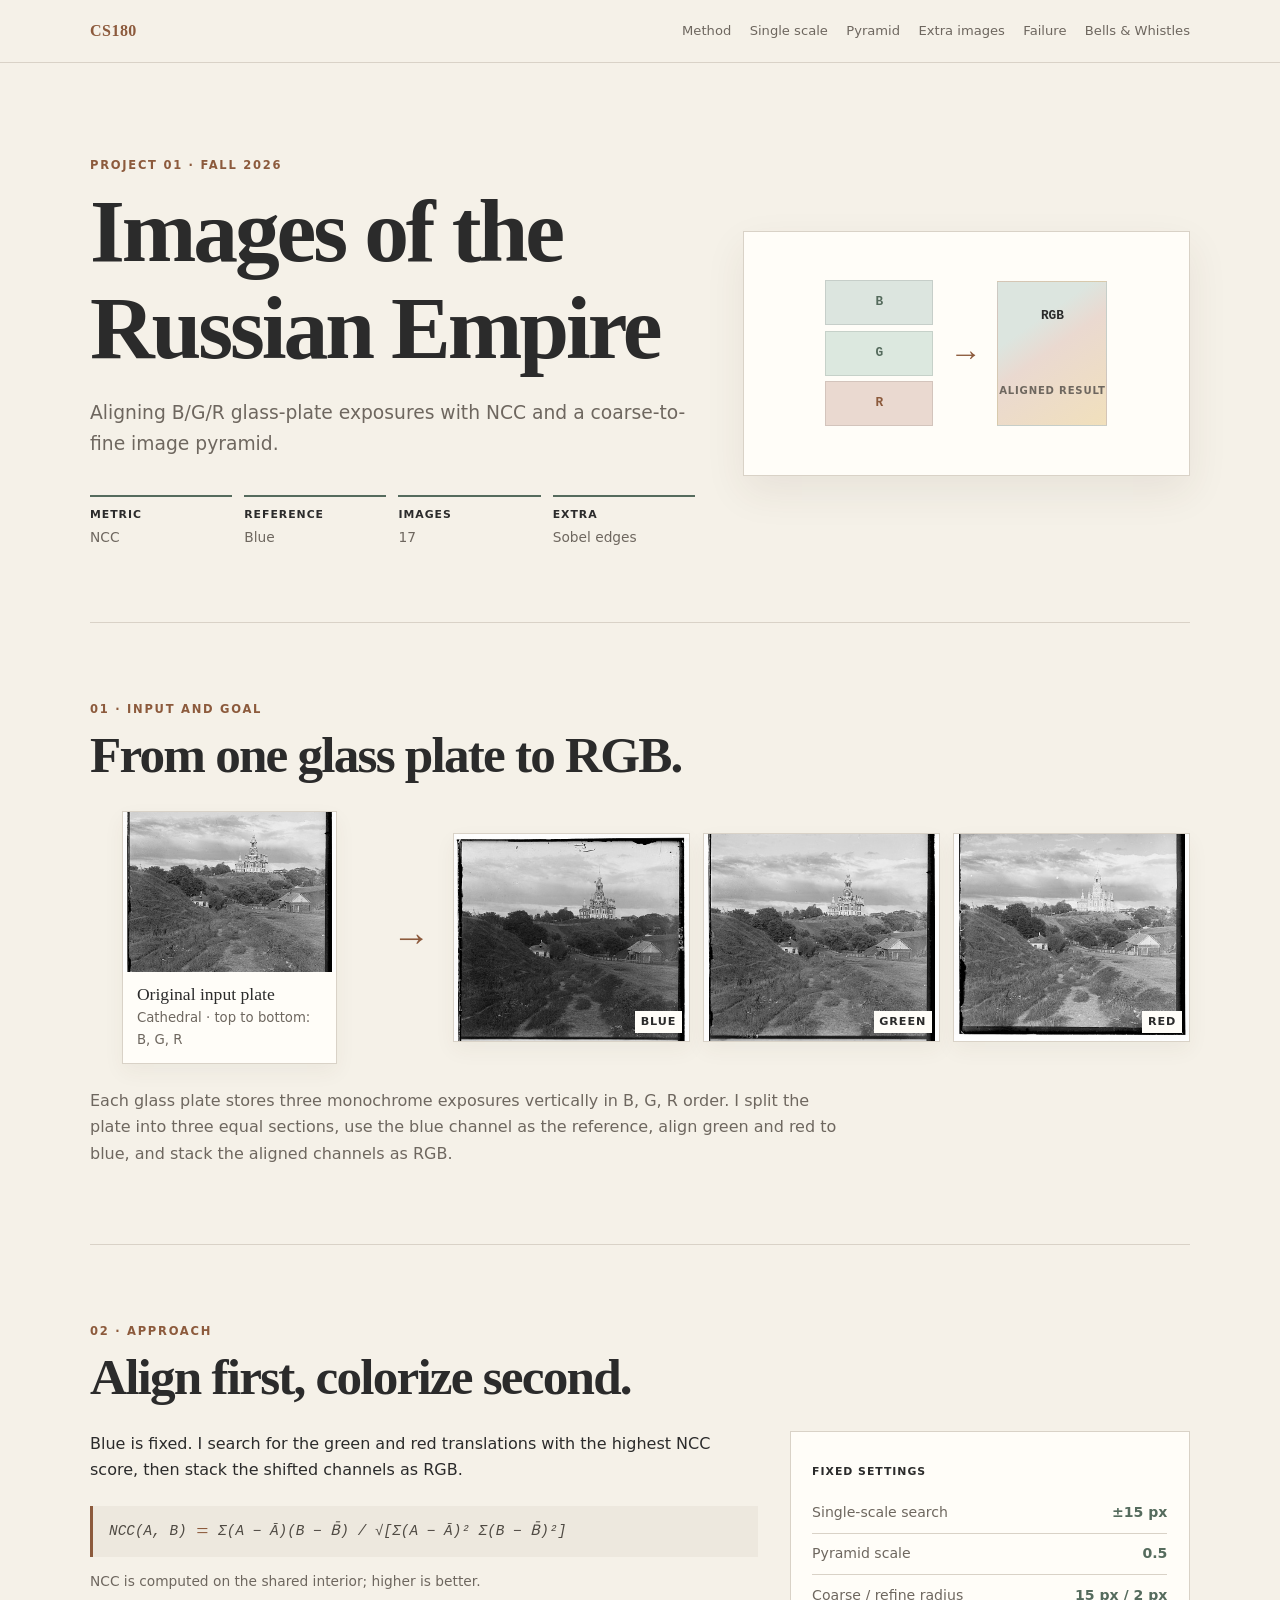
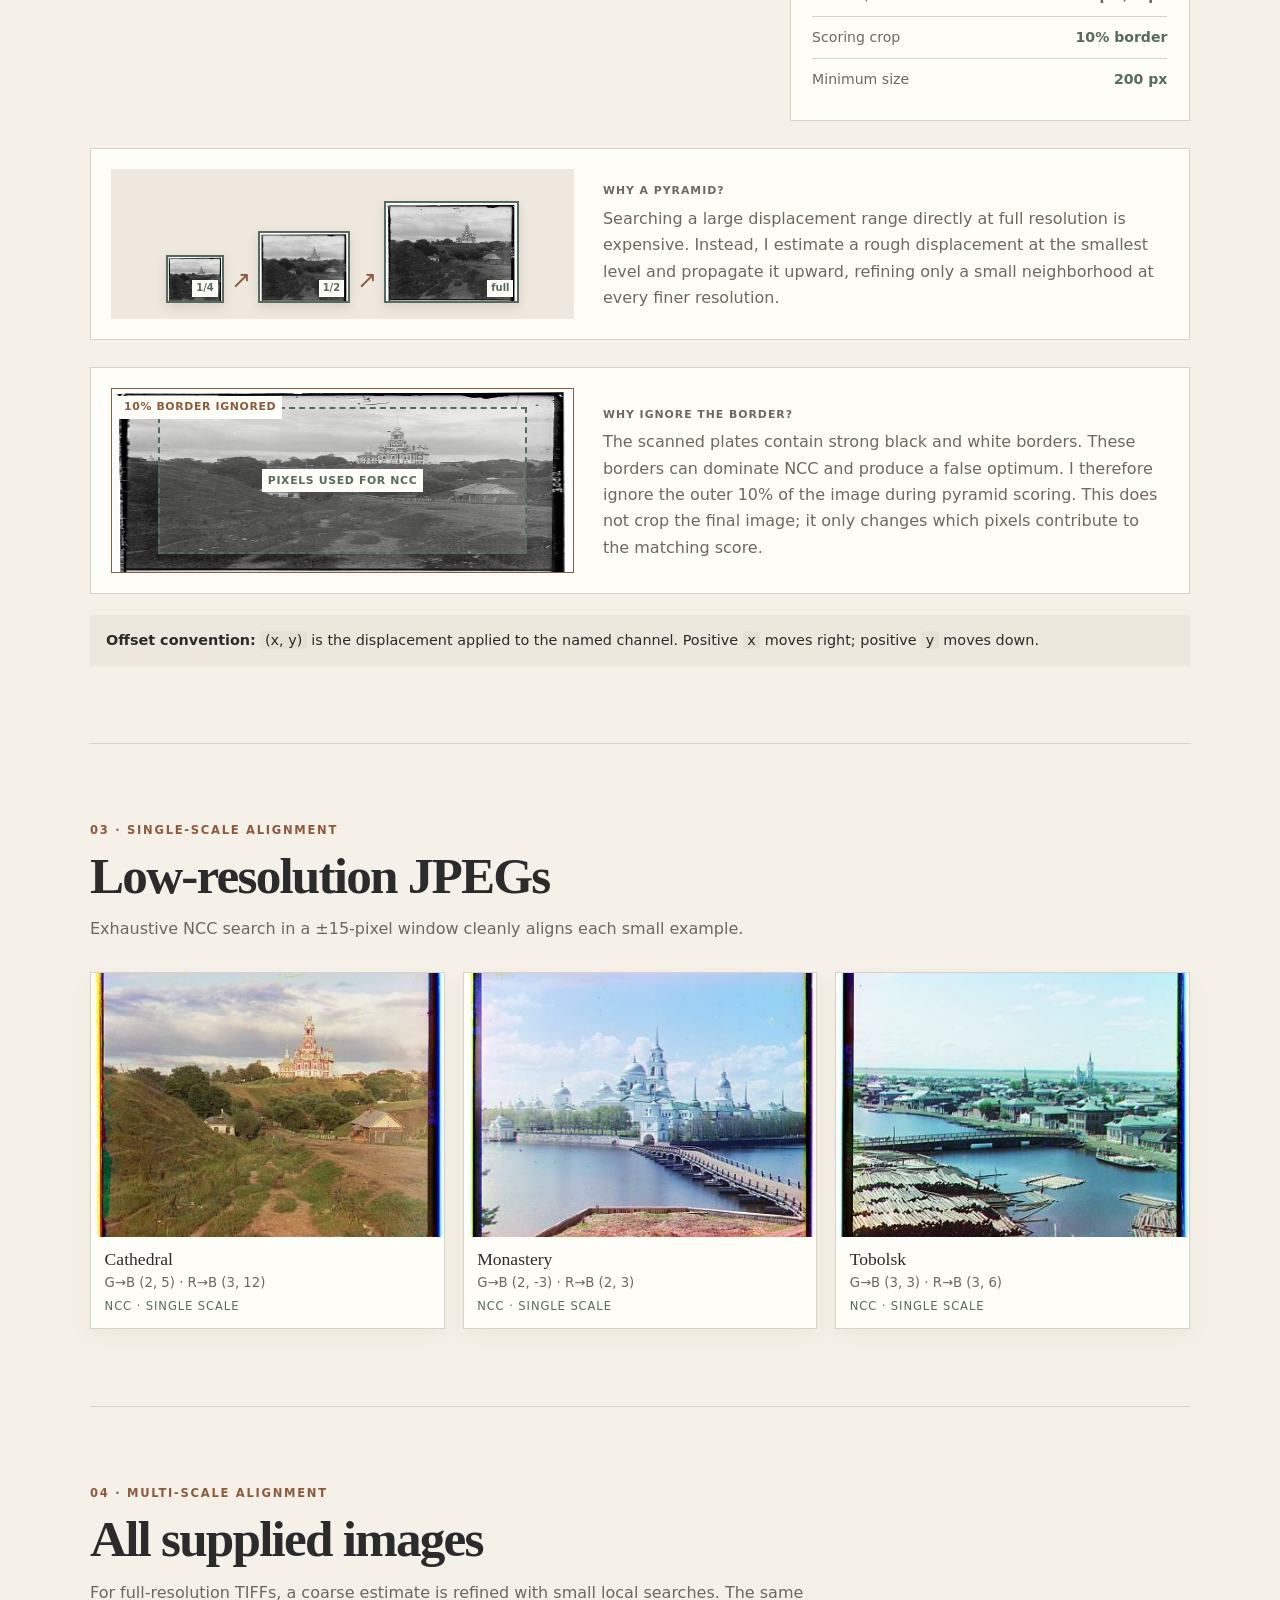
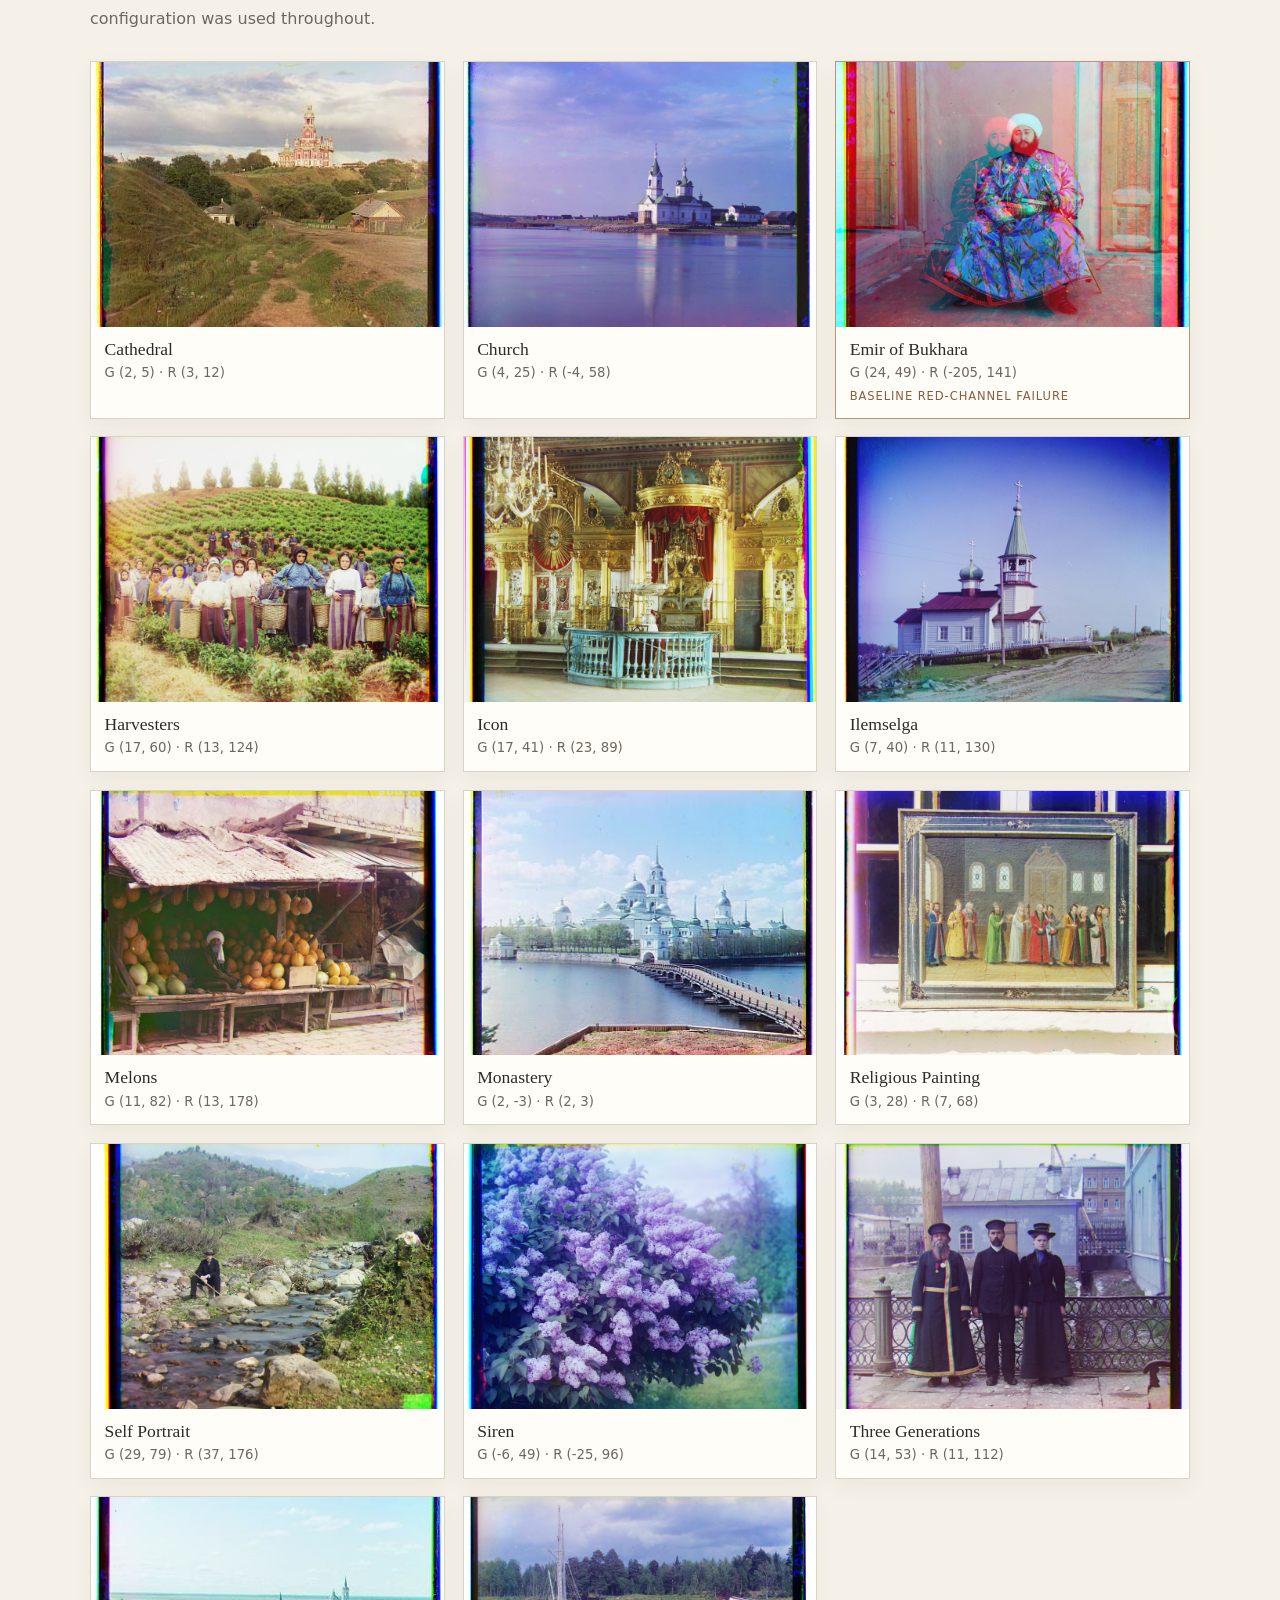
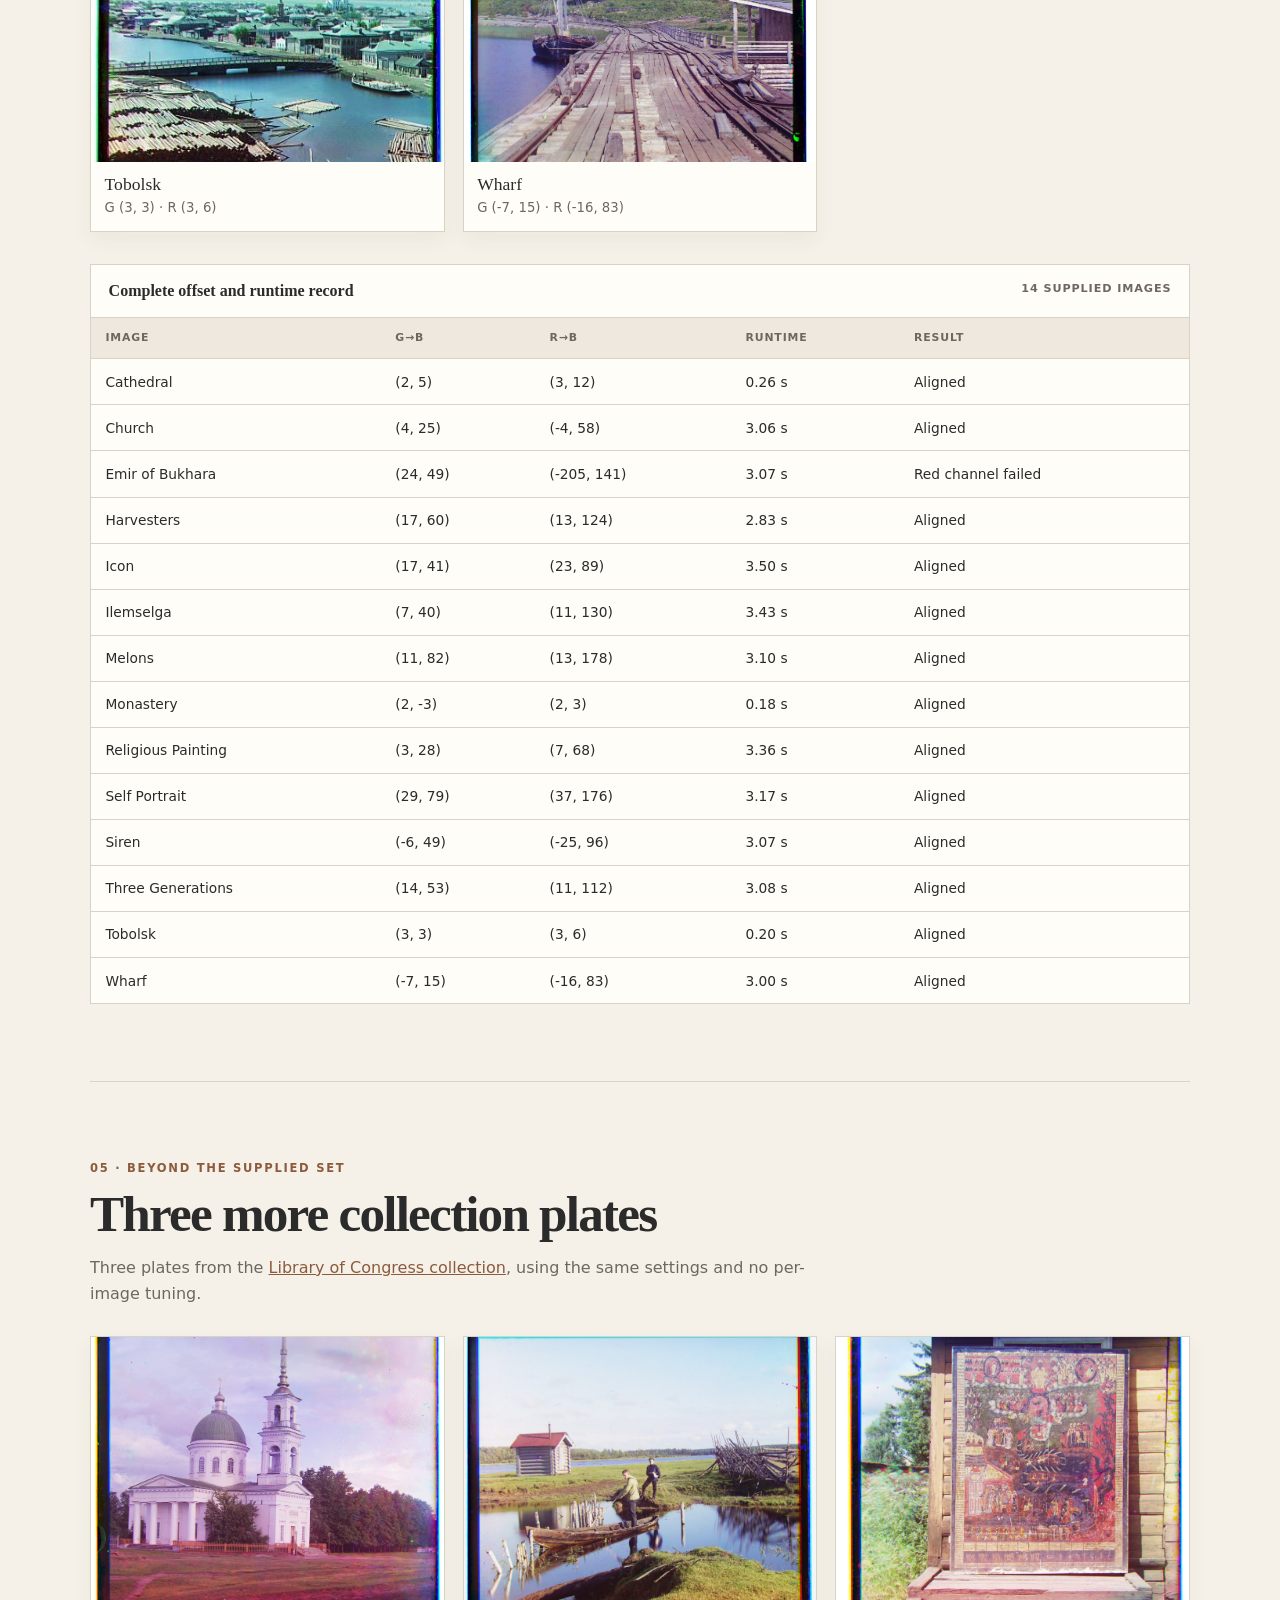
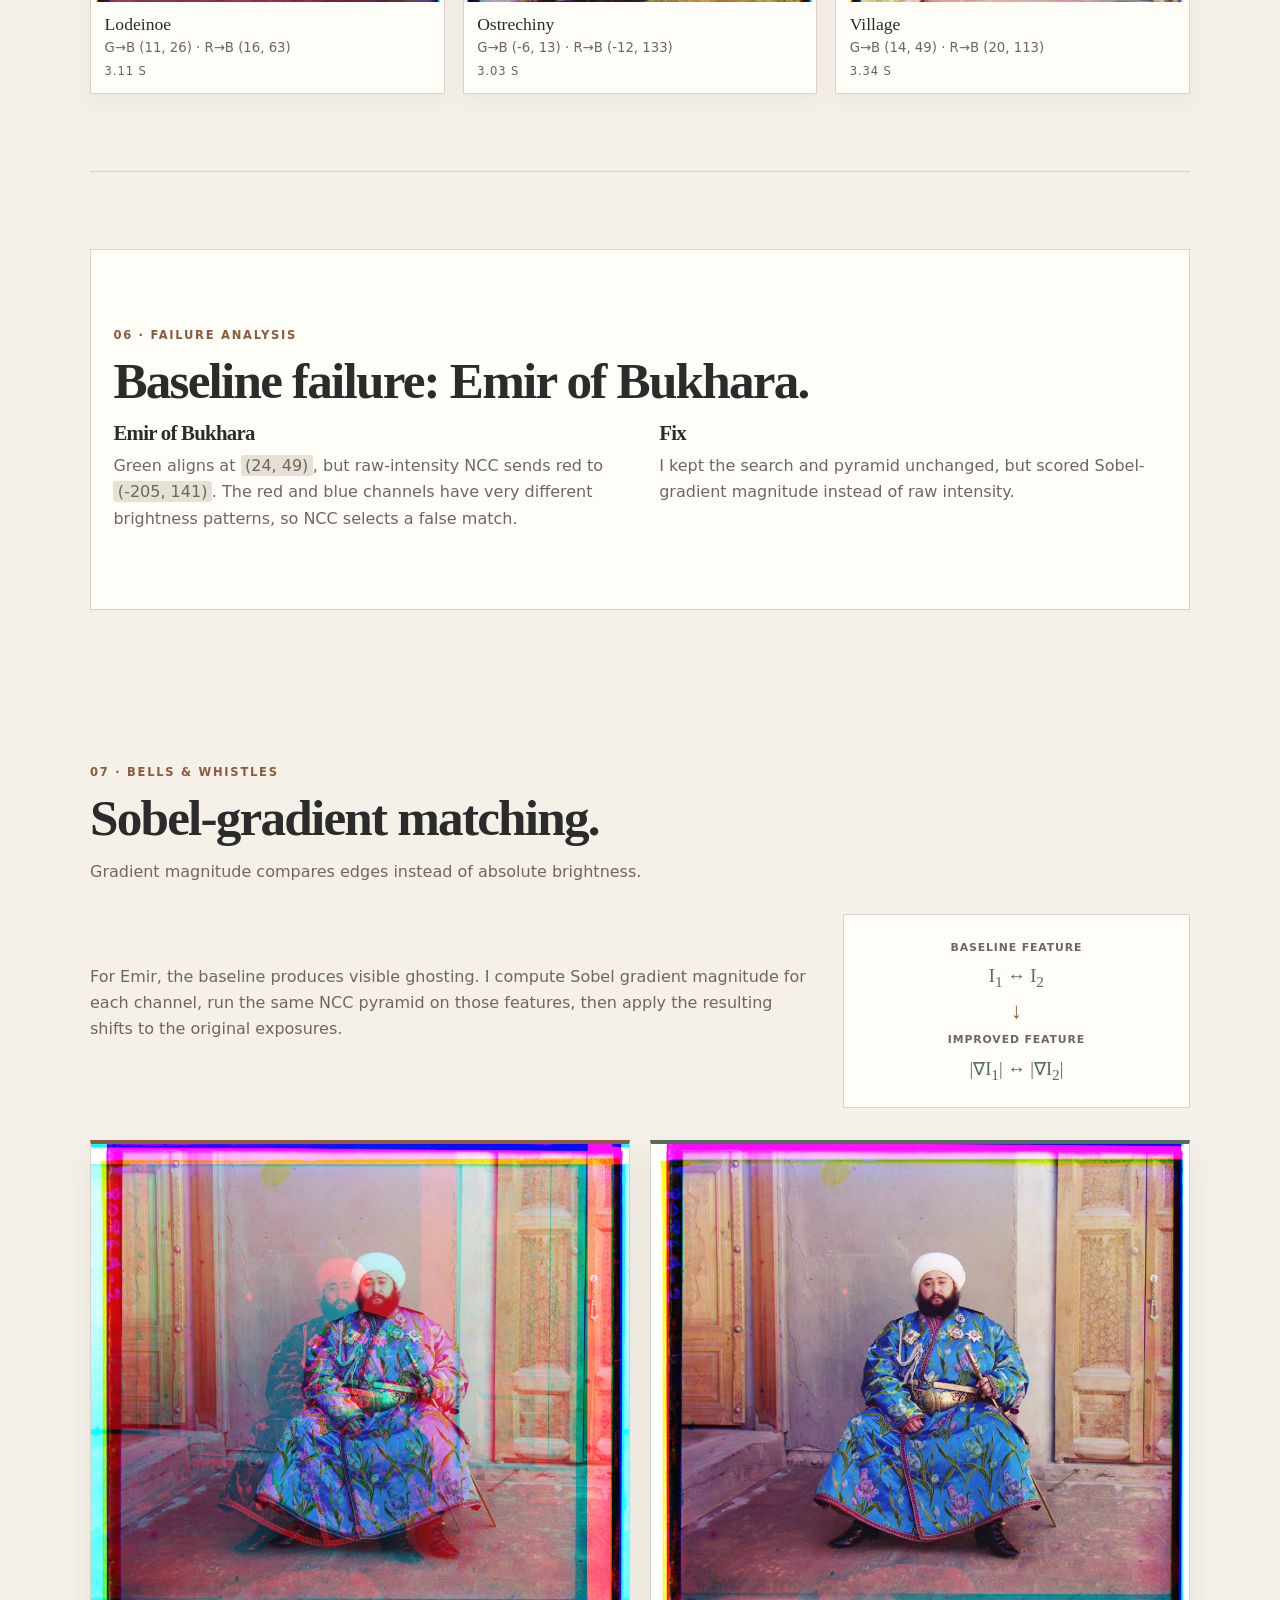
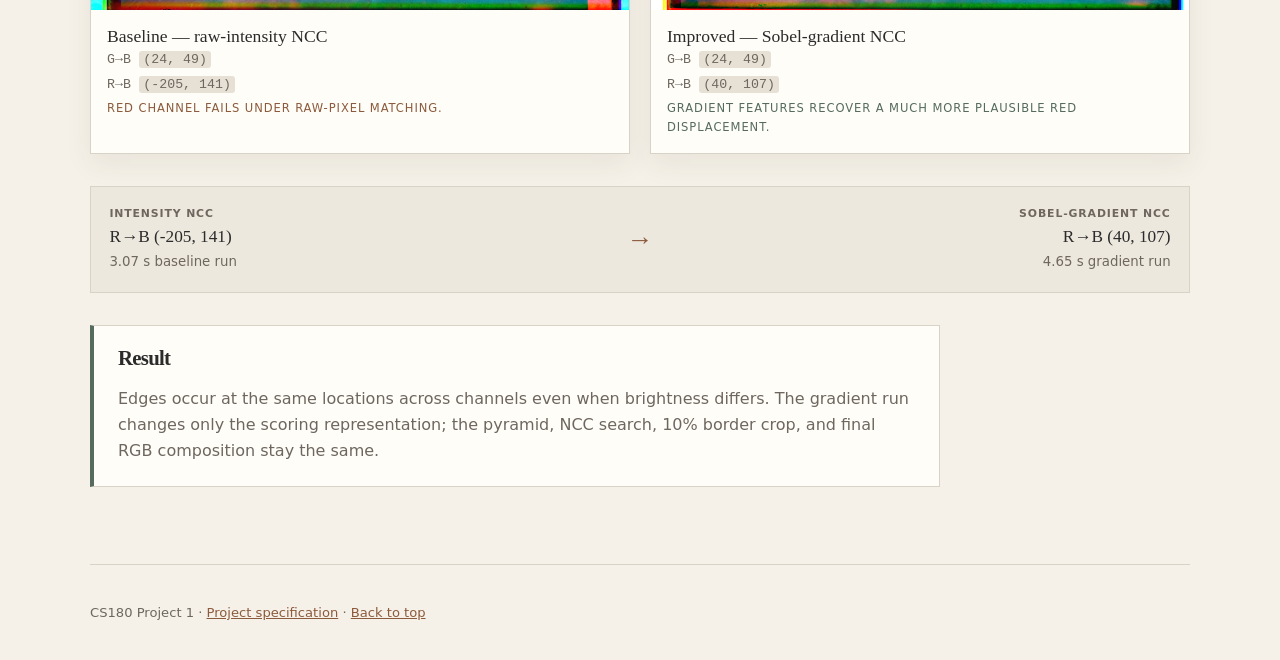
==== commit f002b33f: "Streamline Project 1 report layout" ====
--- a/proj1/index.html
+++ b/proj1/index.html
@@ -27,11 +27,7 @@
       <div class="hero-copy">
         <p class="eyebrow">Project 01 · Fall 2026</p>
         <h1>Images of the<br>Russian Empire</h1>
-        <p class="lede">
-          Reconstructing color from Prokudin-Gorskii glass plates by aligning red and green
-          exposures to blue with normalized cross-correlation, then improving a difficult
-          case with Sobel-gradient features.
-        </p>
+        <p class="lede">Aligning B/G/R glass-plate exposures with NCC and a coarse-to-fine image pyramid.</p>
         <dl class="quick-facts">
           <div><dt>Metric</dt><dd>NCC</dd></div>
           <div><dt>Reference</dt><dd>Blue</dd></div>
@@ -97,12 +93,7 @@
 
         <div class="method-grid">
           <div>
-            <p>
-              Each plate stores three monochrome exposures stacked vertically in
-              <strong>blue, green, red</strong> order. I split the plate, keep blue fixed,
-              and translate green and red until their similarity to blue is maximal.
-              The shifted channels are then stacked into the final RGB image.
-            </p>
+            <p>Blue is fixed. I search for the green and red translations with the highest NCC score, then stack the shifted channels as RGB.</p>
 
             <div class="formula">
               <span>NCC(A, B)</span>
@@ -110,10 +101,7 @@
               <span>Σ(A − Ā)(B − B̄) / √[Σ(A − Ā)² Σ(B − B̄)²]</span>
             </div>
 
-            <p class="small">
-              NCC is computed on exposure values over a shared overlapping interior.
-              Higher scores indicate a better match.
-            </p>
+            <p class="small">NCC is computed on the shared interior; higher is better.</p>
           </div>
 
           <aside class="settings-card">
@@ -215,10 +203,7 @@
         <div class="section-heading">
           <p class="eyebrow">04 · Multi-scale alignment</p>
           <h2>All supplied images</h2>
-          <p>
-            For full-resolution TIFFs, the pyramid carries a coarse estimate upward through
-            small local searches. One fixed configuration was used throughout.
-          </p>
+          <p>For full-resolution TIFFs, a coarse estimate is refined with small local searches. The same configuration was used throughout.</p>
         </div>
 
         <div class="result-grid">
@@ -279,11 +264,7 @@
         <div class="section-heading">
           <p class="eyebrow">05 · Beyond the supplied set</p>
           <h2>Three more collection plates</h2>
-          <p>
-            These images came from the
-            <a href="https://www.loc.gov/collections/prokudin-gorskii/">Library of Congress Prokudin-Gorskii collection</a>
-            and used the exact same pipeline, with no per-image tuning.
-          </p>
+          <p>Three plates from the <a href="https://www.loc.gov/collections/prokudin-gorskii/">Library of Congress collection</a>, using the same settings and no per-image tuning.</p>
         </div>
 
         <div class="result-grid three">
@@ -296,55 +277,29 @@
       <section class="notes" id="failure">
         <div class="section-heading">
           <p class="eyebrow">06 · Failure analysis</p>
-          <h2>Where raw-pixel NCC breaks.</h2>
+          <h2>Baseline failure: Emir of Bukhara.</h2>
         </div>
 
         <div class="notes-grid">
           <div>
             <h3>Emir of Bukhara</h3>
-            <p>
-              Green aligns at <code>(24, 49)</code>, but the baseline red channel lands at
-              <code>(-205, 141)</code>. The red and blue exposures have substantially different
-              brightness patterns, so raw-intensity NCC finds a false correlation rather than
-              the correct geometric correspondence.
-            </p>
-          </div>
-
-          <div>
-            <h3>What I changed</h3>
-            <p>
-              Instead of changing the pyramid or search strategy, I changed only the feature
-              representation used during scoring. The optional experiment below computes
-              Sobel gradient magnitude before NCC so that the search compares structural
-              boundaries rather than absolute brightness.
-            </p>
-          </div>
+            <p>Green aligns at <code>(24, 49)</code>, but raw-intensity NCC sends red to <code>(-205, 141)</code>. The red and blue channels have very different brightness patterns, so NCC selects a false match.</p>
+          </div>
+
+          <div><h3>Fix</h3><p>I kept the search and pyramid unchanged, but scored Sobel-gradient magnitude instead of raw intensity.</p></div>
         </div>
       </section>
 
       <section id="bells-whistles">
         <div class="section-heading">
           <p class="eyebrow">07 · Bells &amp; Whistles</p>
-          <h2>Better features: Sobel-gradient alignment.</h2>
-          <p>
-            The assignment suggests using gradients or edges when RGB intensity similarity
-            is unreliable. I tested that idea on the one supplied image where the baseline
-            clearly fails: Emir of Bukhara.
-          </p>
+          <h2>Sobel-gradient matching.</h2>
+          <p>Gradient magnitude compares edges instead of absolute brightness.</p>
         </div>
 
         <div class="bells-intro">
           <div>
-            <p>
-              In the baseline method, each candidate translation is scored using NCC on raw
-              grayscale intensity. This assumes that corresponding objects have similar
-              brightness across the blue, green, and red exposures.
-            </p>
-            <p>
-              For strongly colored materials this assumption can break: a region can be
-              bright through one filter and dark through another even though its geometric
-              location is unchanged.
-            </p>
+            <p>For Emir, the baseline produces visible ghosting. I compute Sobel gradient magnitude for each channel, run the same NCC pyramid on those features, then apply the resulting shifts to the original exposures.</p>
           </div>
 
           <div class="feature-equation" aria-label="Comparison between raw-intensity and gradient feature matching">
@@ -395,57 +350,8 @@
         </div>
 
         <div class="bells-explanation">
-          <h3>Why gradients help</h3>
-          <p>
-            Sobel gradient magnitude emphasizes local intensity changes instead of absolute
-            brightness. Boundaries such as clothing outlines, windows, and architectural
-            edges tend to occur at the same geometric locations across all three exposures
-            even when their brightness differs.
-          </p>
-
-          <p>
-            The image pyramid, translation-only motion model, NCC objective, coarse and
-            refinement radii, and 10% scoring crop are unchanged. Only the representation
-            used to score each candidate translation changes.
-          </p>
-
-          <p>
-            Gradients are used only to <strong>estimate the displacement</strong>. Once the
-            best displacement is found, I apply that translation to the original grayscale
-            red and green exposures and stack those original channels into the final RGB image.
-          </p>
-        </div>
-      </section>
-
-      <section id="takeaways">
-        <div class="section-heading">
-          <p class="eyebrow">08 · Takeaways</p>
-          <h2>What worked.</h2>
-          <p>
-            Raw-intensity NCC plus a coarse-to-fine pyramid is sufficient for nearly the
-            entire supplied set. Border-aware scoring improves stability, and gradient
-            features provide a targeted fix for a case where intensity correspondence
-            is unreliable.
-          </p>
-        </div>
-
-        <div class="takeaway-grid">
-          <div>
-            <strong>Single scale</strong>
-            <span>Simple exhaustive search is enough for the low-resolution JPEGs.</span>
-          </div>
-          <div>
-            <strong>Image pyramid</strong>
-            <span>Large TIFF displacements become practical with coarse-to-fine refinement.</span>
-          </div>
-          <div>
-            <strong>Border-aware NCC</strong>
-            <span>Ignoring unreliable plate borders prevents false correlations.</span>
-          </div>
-          <div>
-            <strong>Gradient features</strong>
-            <span>Sobel edges handle cross-channel brightness differences more robustly.</span>
-          </div>
+          <h3>Result</h3>
+          <p>Edges occur at the same locations across channels even when brightness differs. The gradient run changes only the scoring representation; the pyramid, NCC search, 10% border crop, and final RGB composition stay the same.</p>
         </div>
       </section>
 
--- a/proj1/styles.css
+++ b/proj1/styles.css
@@ -445,7 +445,7 @@
 
 .result-grid {
   display: grid;
-  grid-template-columns: repeat(2, minmax(0, 1fr));
+  grid-template-columns: repeat(3, minmax(0, 1fr));
   gap: 1.1rem;
   margin-top: 1.8rem;
 }
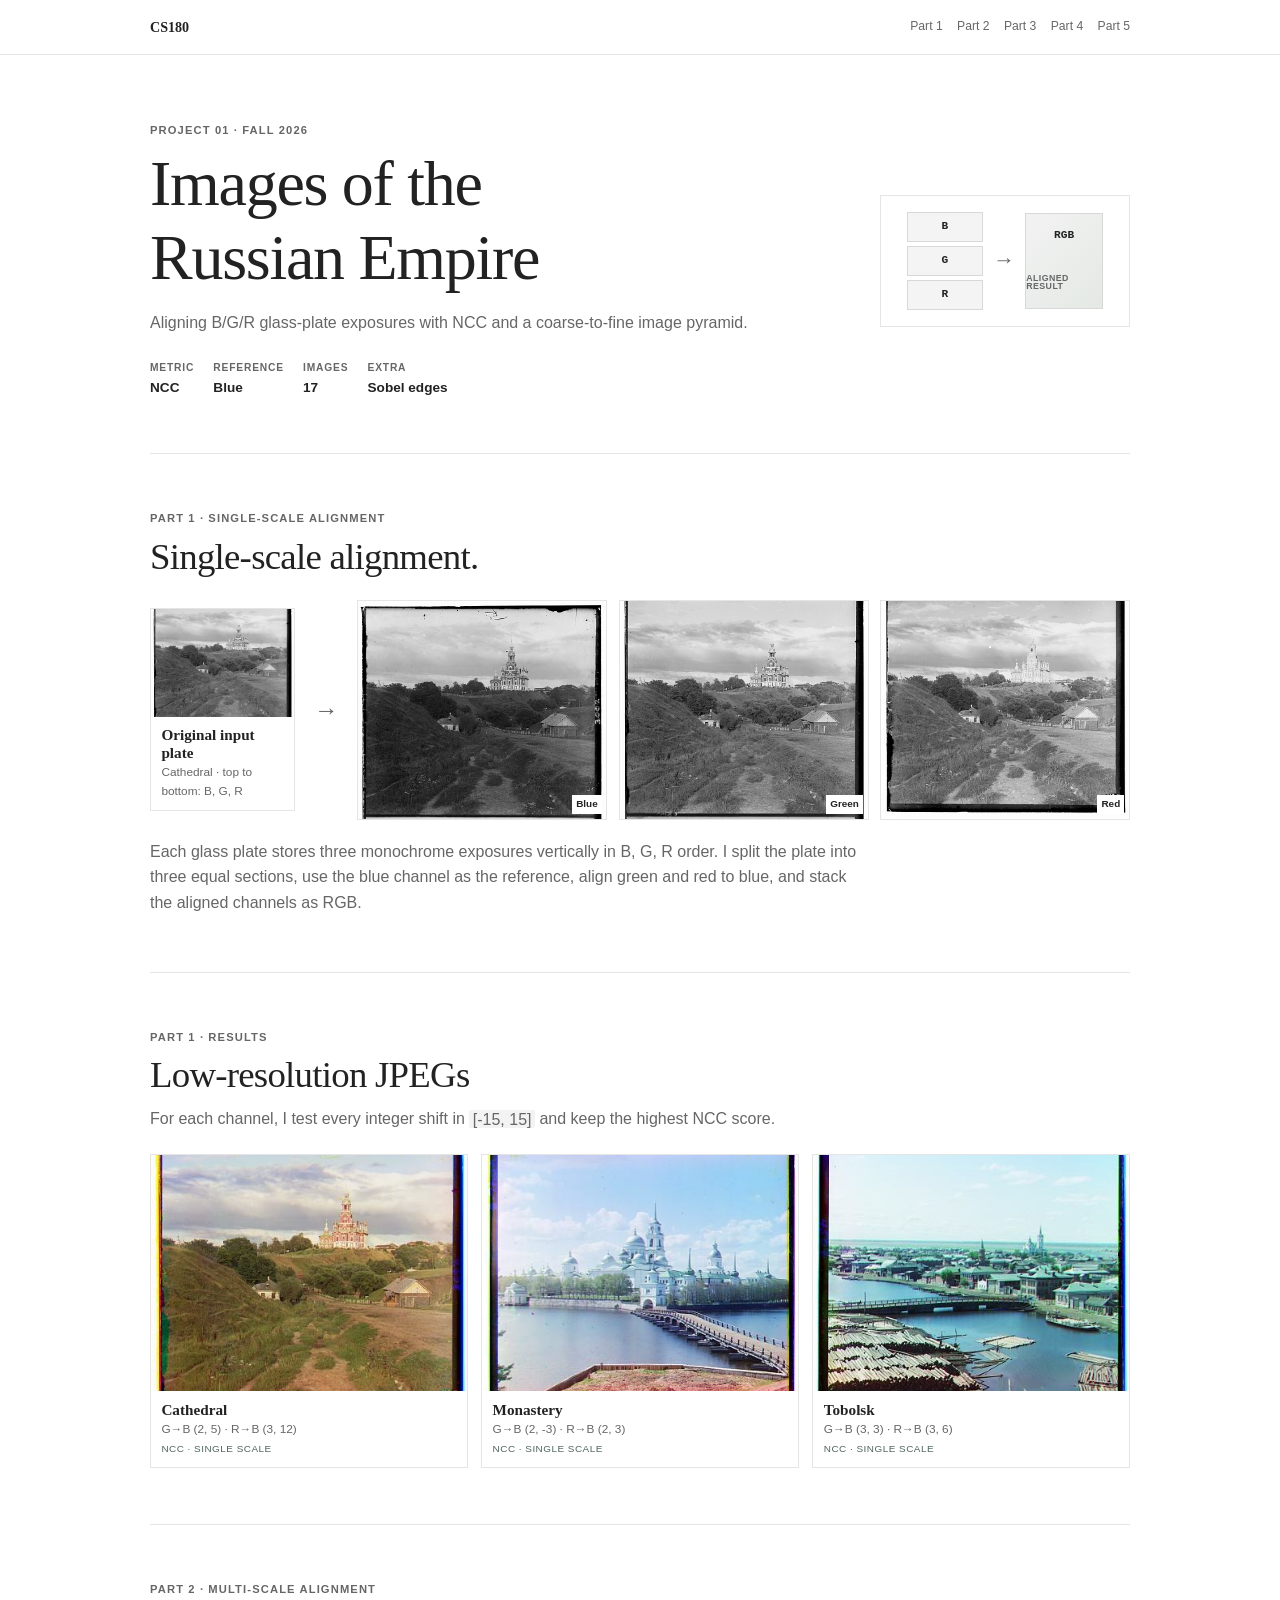
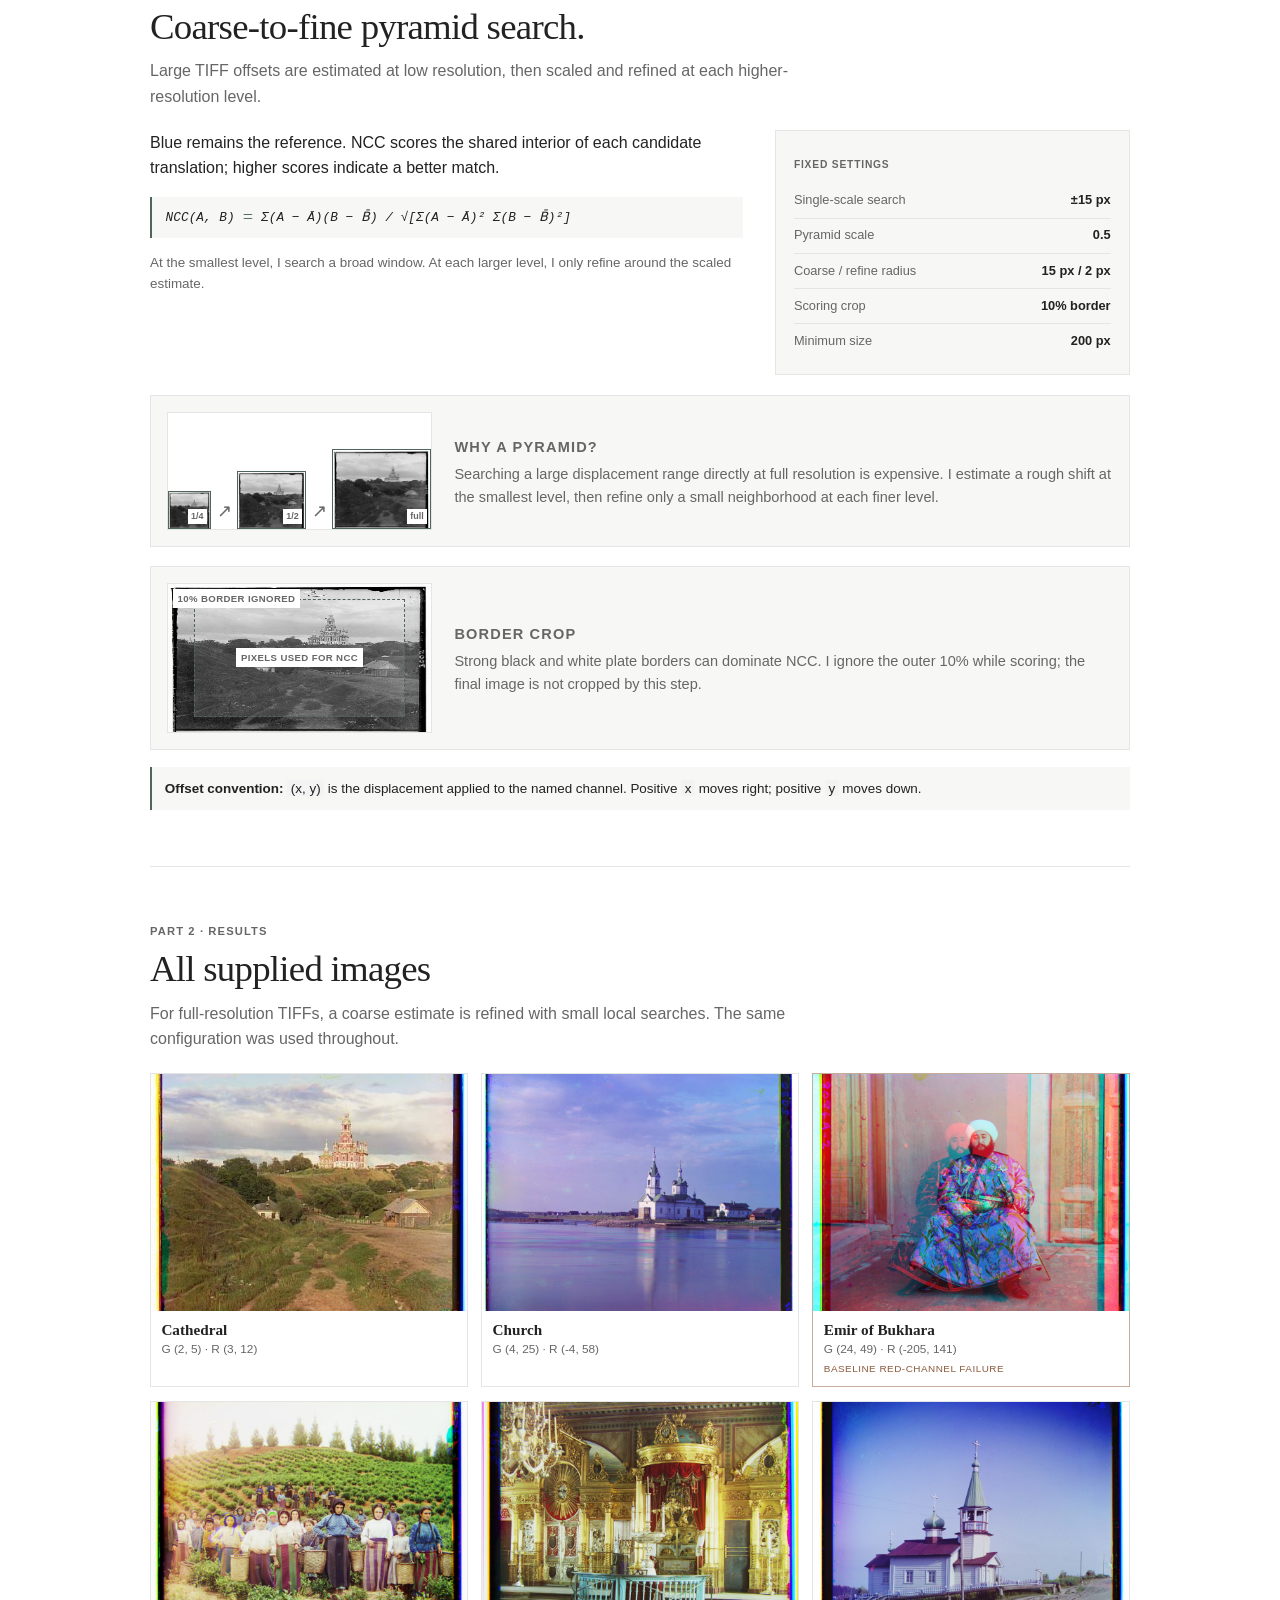
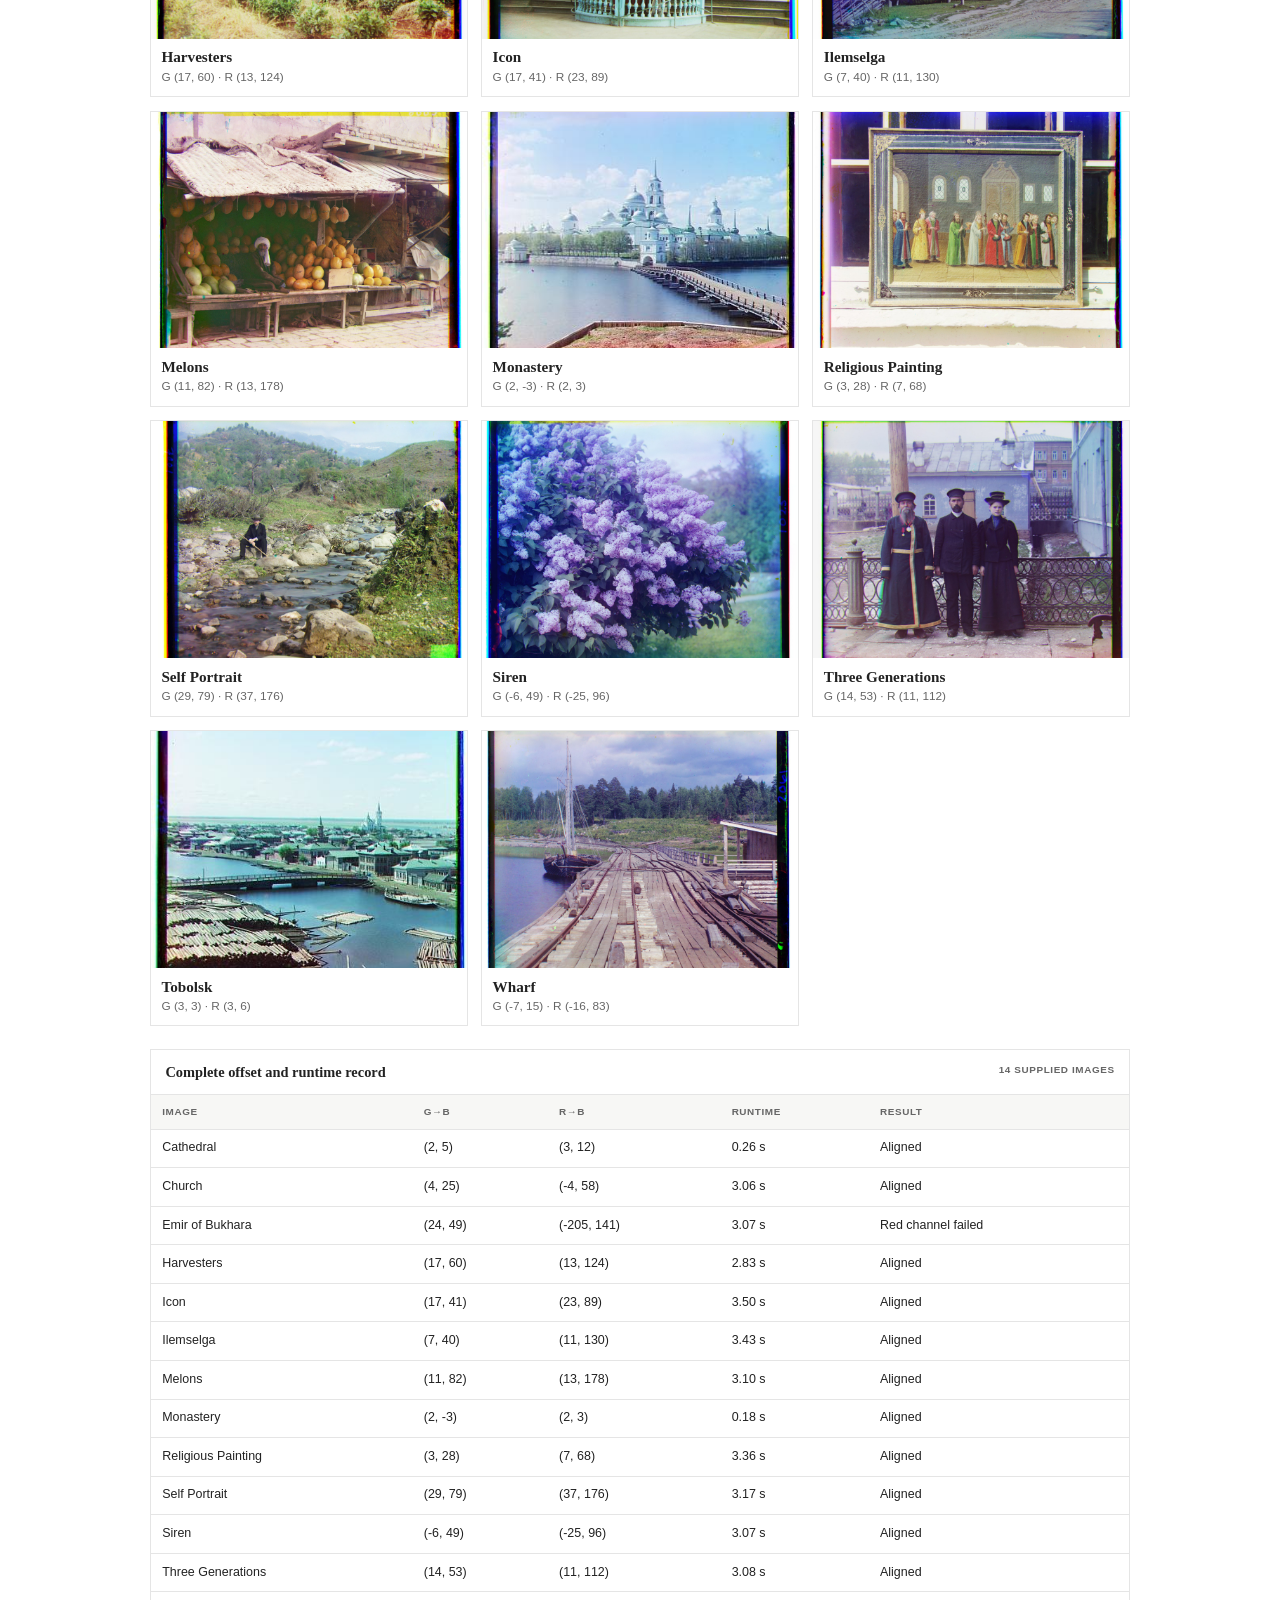
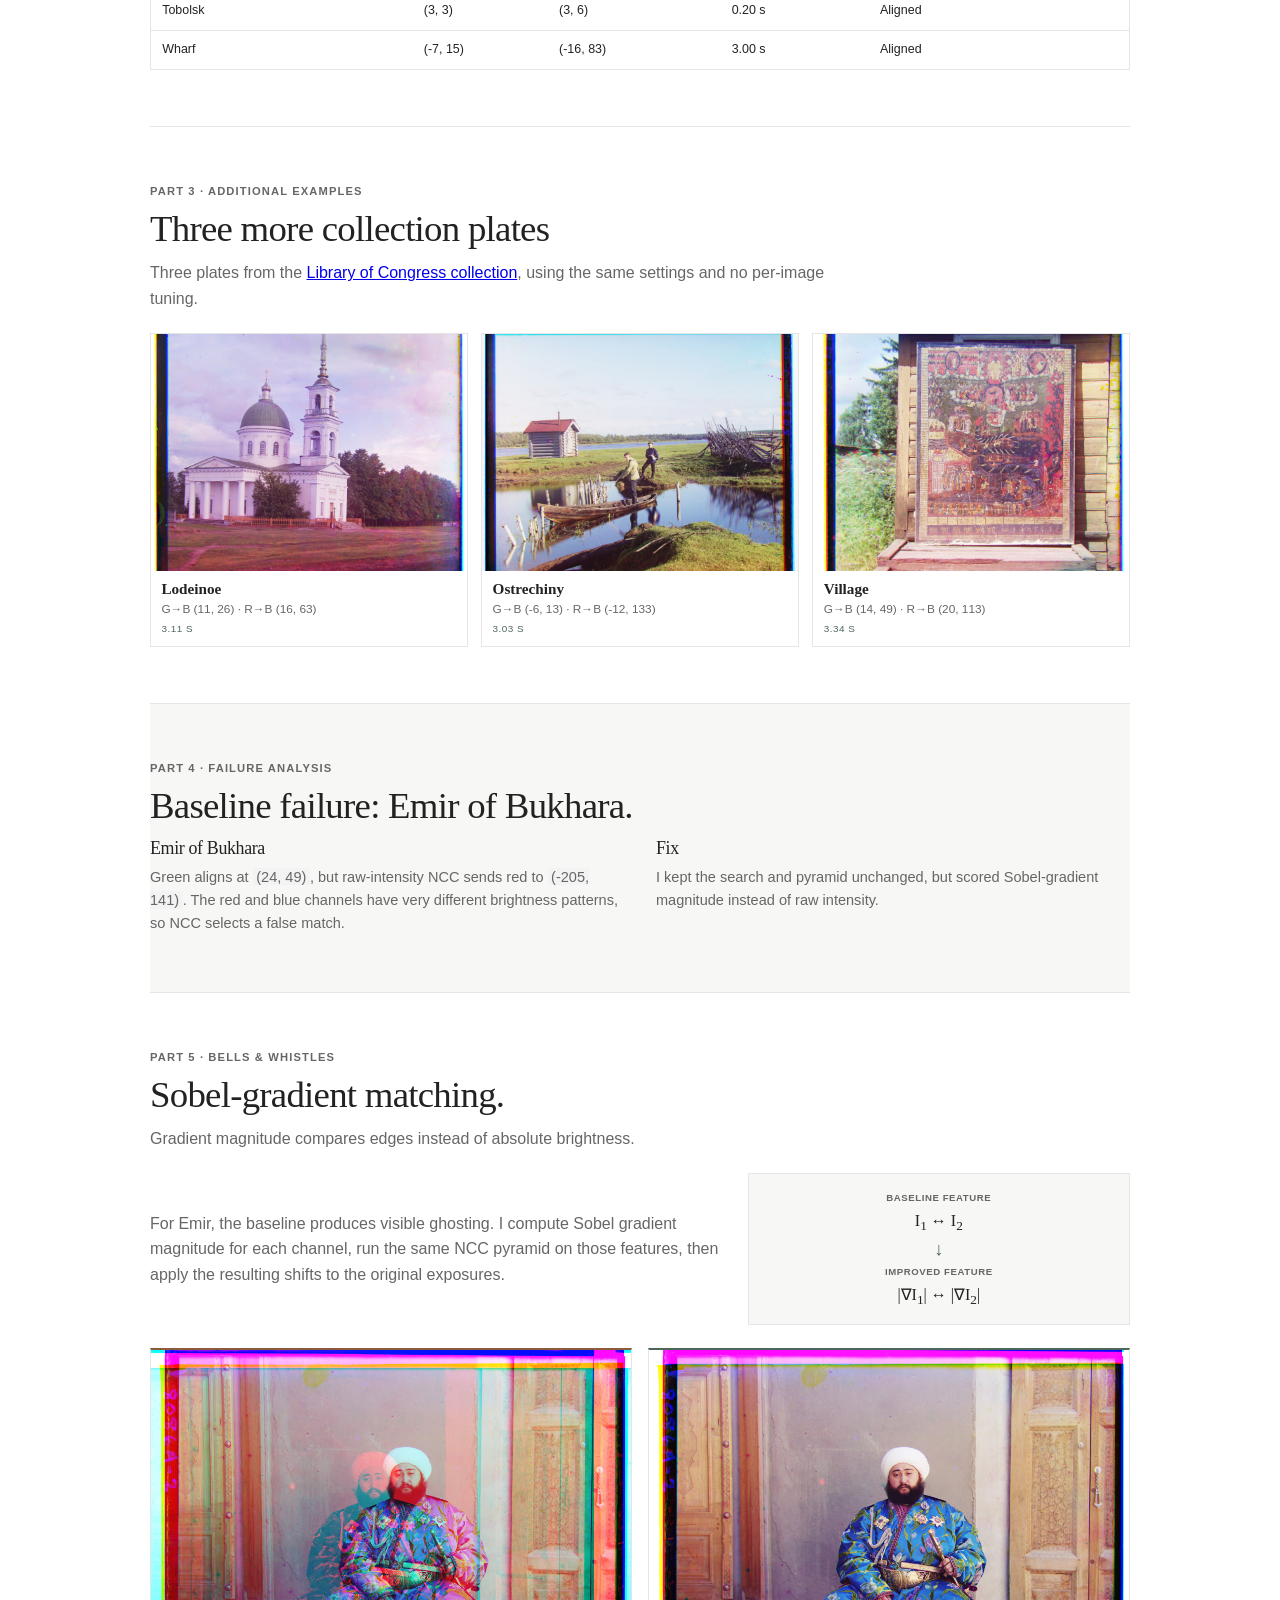
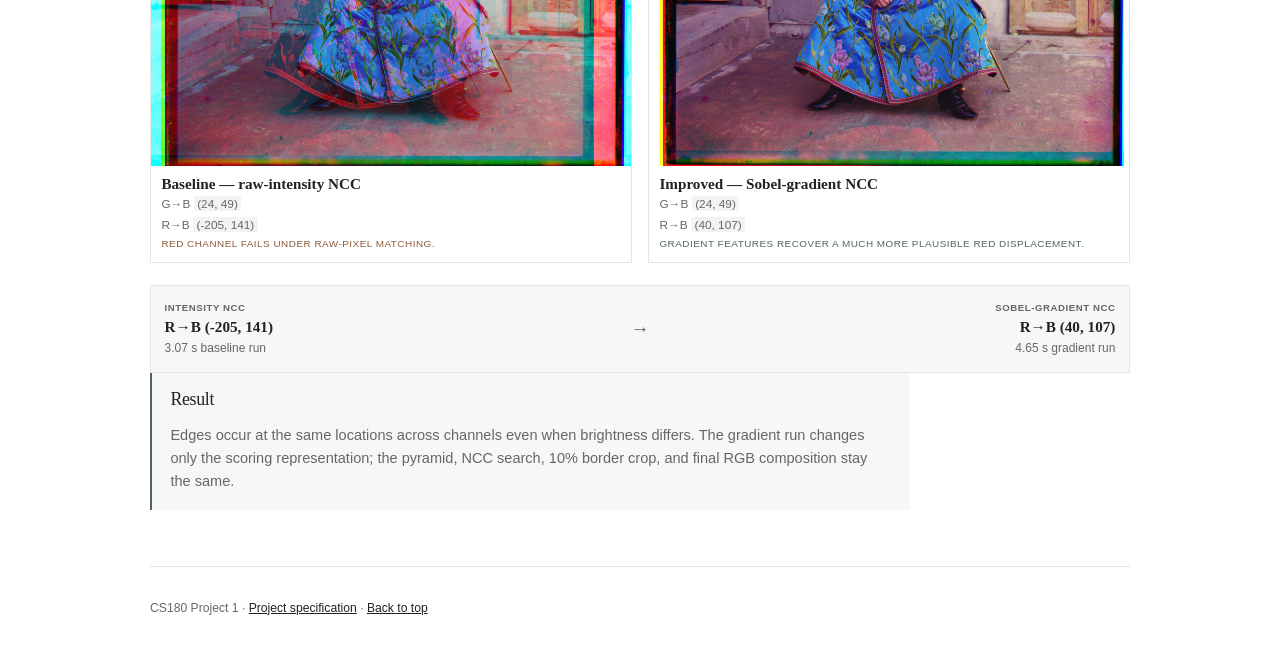
==== commit 75f9847f: "Organize Project 1 by assignment parts" ====
--- a/proj1/index.html
+++ b/proj1/index.html
@@ -12,12 +12,11 @@
     <nav class="nav wrap" aria-label="Project navigation">
       <a class="course" href="../index.html">CS180</a>
       <div class="nav-links">
-        <a href="#method">Method</a>
-        <a href="#single">Single scale</a>
-        <a href="#pyramid">Pyramid</a>
-        <a href="#external">Extra images</a>
-        <a href="#failure">Failure</a>
-        <a href="#bells-whistles">Bells &amp; Whistles</a>
+        <a href="#input-goal">Part 1</a>
+        <a href="#method">Part 2</a>
+        <a href="#external">Part 3</a>
+        <a href="#failure">Part 4</a>
+        <a href="#bells-whistles">Part 5</a>
       </div>
     </nav>
   </header>
@@ -54,8 +53,8 @@
 
       <section id="input-goal">
         <div class="section-heading">
-          <p class="eyebrow">01 · Input and goal</p>
-          <h2>From one glass plate to RGB.</h2>
+          <p class="eyebrow">Part 1 · Single-scale alignment</p>
+          <h2>Single-scale alignment.</h2>
         </div>
 
         <div class="input-goal-grid">
@@ -85,88 +84,11 @@
         </p>
       </section>
 
-      <section id="method">
-        <div class="section-heading">
-          <p class="eyebrow">02 · Approach</p>
-          <h2>Align first, colorize second.</h2>
-        </div>
-
-        <div class="method-grid">
-          <div>
-            <p>Blue is fixed. I search for the green and red translations with the highest NCC score, then stack the shifted channels as RGB.</p>
-
-            <div class="formula">
-              <span>NCC(A, B)</span>
-              <strong>=</strong>
-              <span>Σ(A − Ā)(B − B̄) / √[Σ(A − Ā)² Σ(B − B̄)²]</span>
-            </div>
-
-            <p class="small">NCC is computed on the shared interior; higher is better.</p>
-          </div>
-
-          <aside class="settings-card">
-            <p class="card-label">Fixed settings</p>
-            <dl>
-              <div><dt>Single-scale search</dt><dd>±15 px</dd></div>
-              <div><dt>Pyramid scale</dt><dd>0.5</dd></div>
-              <div><dt>Coarse / refine radius</dt><dd>15 px / 2 px</dd></div>
-              <div><dt>Scoring crop</dt><dd>10% border</dd></div>
-              <div><dt>Minimum size</dt><dd>200 px</dd></div>
-            </dl>
-          </aside>
-        </div>
-
-        <div class="pyramid-story">
-          <div class="pyramid-visual"
-               role="img"
-               aria-label="An image pyramid with small, medium, and full-resolution levels; alignment starts at the smallest level and refines upward">
-            <div class="pyramid-level small-level"><span>1/4</span></div>
-            <span class="pyramid-arrow">↗</span>
-            <div class="pyramid-level medium-level"><span>1/2</span></div>
-            <span class="pyramid-arrow">↗</span>
-            <div class="pyramid-level full-level"><span>full</span></div>
-          </div>
-
-          <div>
-            <p class="card-label">Why a pyramid?</p>
-            <p>
-              Searching a large displacement range directly at full resolution is expensive.
-              Instead, I estimate a rough displacement at the smallest level and propagate it
-              upward, refining only a small neighborhood at every finer resolution.
-            </p>
-          </div>
-        </div>
-
-        <div class="border-story">
-          <div class="border-visual"
-               role="img"
-               aria-label="A grayscale plate channel with its outer ten percent marked as ignored and its central interior marked as the matching-score region">
-            <div class="score-region"><span>pixels used for NCC</span></div>
-            <span class="border-label">10% border ignored</span>
-          </div>
-
-          <div>
-            <p class="card-label">Why ignore the border?</p>
-            <p>
-              The scanned plates contain strong black and white borders. These borders can
-              dominate NCC and produce a false optimum. I therefore ignore the outer 10%
-              of the image during pyramid scoring. This does not crop the final image; it
-              only changes which pixels contribute to the matching score.
-            </p>
-          </div>
-        </div>
-
-        <p class="offset-note">
-          <strong>Offset convention:</strong> <code>(x, y)</code> is the displacement applied
-          to the named channel. Positive <code>x</code> moves right; positive <code>y</code> moves down.
-        </p>
-      </section>
-
       <section id="single">
         <div class="section-heading">
-          <p class="eyebrow">03 · Single-scale alignment</p>
+          <p class="eyebrow">Part 1 · Results</p>
           <h2>Low-resolution JPEGs</h2>
-          <p>Exhaustive NCC search in a ±15-pixel window cleanly aligns each small example.</p>
+          <p>For each channel, I test every integer shift in <code>[-15, 15]</code> and keep the highest NCC score.</p>
         </div>
 
         <div class="result-grid three">
@@ -199,9 +121,41 @@
         </div>
       </section>
 
+      <section id="method">
+        <div class="section-heading">
+          <p class="eyebrow">Part 2 · Multi-scale alignment</p>
+          <h2>Coarse-to-fine pyramid search.</h2>
+          <p>Large TIFF offsets are estimated at low resolution, then scaled and refined at each higher-resolution level.</p>
+        </div>
+
+        <div class="method-grid">
+          <div>
+            <p>Blue remains the reference. NCC scores the shared interior of each candidate translation; higher scores indicate a better match.</p>
+            <div class="formula"><span>NCC(A, B)</span><strong>=</strong><span>Σ(A − Ā)(B − B̄) / √[Σ(A − Ā)² Σ(B − B̄)²]</span></div>
+            <p class="small">At the smallest level, I search a broad window. At each larger level, I only refine around the scaled estimate.</p>
+          </div>
+          <aside class="settings-card">
+            <p class="card-label">Fixed settings</p>
+            <dl><div><dt>Single-scale search</dt><dd>±15 px</dd></div><div><dt>Pyramid scale</dt><dd>0.5</dd></div><div><dt>Coarse / refine radius</dt><dd>15 px / 2 px</dd></div><div><dt>Scoring crop</dt><dd>10% border</dd></div><div><dt>Minimum size</dt><dd>200 px</dd></div></dl>
+          </aside>
+        </div>
+
+        <div class="pyramid-story">
+          <div class="pyramid-visual" role="img" aria-label="An image pyramid with small, medium, and full-resolution levels; alignment starts at the smallest level and refines upward"><div class="pyramid-level small-level"><span>1/4</span></div><span class="pyramid-arrow">↗</span><div class="pyramid-level medium-level"><span>1/2</span></div><span class="pyramid-arrow">↗</span><div class="pyramid-level full-level"><span>full</span></div></div>
+          <div><p class="card-label">Why a pyramid?</p><p>Searching a large displacement range directly at full resolution is expensive. I estimate a rough shift at the smallest level, then refine only a small neighborhood at each finer level.</p></div>
+        </div>
+
+        <div class="border-story">
+          <div class="border-visual" role="img" aria-label="A grayscale plate channel with its outer ten percent marked as ignored and its central interior marked as the matching-score region"><div class="score-region"><span>pixels used for NCC</span></div><span class="border-label">10% border ignored</span></div>
+          <div><p class="card-label">Border crop</p><p>Strong black and white plate borders can dominate NCC. I ignore the outer 10% while scoring; the final image is not cropped by this step.</p></div>
+        </div>
+
+        <p class="offset-note"><strong>Offset convention:</strong> <code>(x, y)</code> is the displacement applied to the named channel. Positive <code>x</code> moves right; positive <code>y</code> moves down.</p>
+      </section>
+
       <section id="pyramid">
         <div class="section-heading">
-          <p class="eyebrow">04 · Multi-scale alignment</p>
+          <p class="eyebrow">Part 2 · Results</p>
           <h2>All supplied images</h2>
           <p>For full-resolution TIFFs, a coarse estimate is refined with small local searches. The same configuration was used throughout.</p>
         </div>
@@ -262,7 +216,7 @@
 
       <section id="external">
         <div class="section-heading">
-          <p class="eyebrow">05 · Beyond the supplied set</p>
+          <p class="eyebrow">Part 3 · Additional examples</p>
           <h2>Three more collection plates</h2>
           <p>Three plates from the <a href="https://www.loc.gov/collections/prokudin-gorskii/">Library of Congress collection</a>, using the same settings and no per-image tuning.</p>
         </div>
@@ -276,7 +230,7 @@
 
       <section class="notes" id="failure">
         <div class="section-heading">
-          <p class="eyebrow">06 · Failure analysis</p>
+          <p class="eyebrow">Part 4 · Failure analysis</p>
           <h2>Baseline failure: Emir of Bukhara.</h2>
         </div>
 
@@ -292,7 +246,7 @@
 
       <section id="bells-whistles">
         <div class="section-heading">
-          <p class="eyebrow">07 · Bells &amp; Whistles</p>
+          <p class="eyebrow">Part 5 · Bells &amp; Whistles</p>
           <h2>Sobel-gradient matching.</h2>
           <p>Gradient magnitude compares edges instead of absolute brightness.</p>
         </div>
--- a/proj1/styles.css
+++ b/proj1/styles.css
@@ -1,853 +1,145 @@
 :root {
-  --background: #F5F1E8;
-  --card: #FFFDF8;
-  --text: #2B2B2B;
-  --muted: #6E675F;
-  --accent: #8C5A3C;
-  --secondary: #556B5D;
-  --line: #d9d2c7;
+  --ink: #222;
+  --muted: #666;
+  --line: #e5e5e5;
+  --soft: #f7f7f5;
+  --accent: #4f665c;
+  --warning: #8c5a3c;
 }
 
 * { box-sizing: border-box; }
+html { scroll-behavior: smooth; }
+body { margin: 0; background: #fff; color: var(--ink); font: 16px/1.6 -apple-system, BlinkMacSystemFont, "Segoe UI", sans-serif; }
+.wrap { width: min(100% - 2.5rem, 980px); margin-inline: auto; }
 
-html { scroll-behavior: smooth; }
+.site-header { border-bottom: 1px solid var(--line); }
+.nav { display: flex; align-items: center; justify-content: space-between; gap: 1rem; min-height: 54px; }
+.course { color: var(--ink); font: 600 .88rem/1 Georgia, serif; text-decoration: none; }
+.nav-links { display: flex; flex-wrap: wrap; gap: .9rem; }
+.nav-links a { color: var(--muted); font-size: .76rem; text-decoration: none; }
+.nav-links a:hover, .nav-links a:focus { color: var(--ink); text-decoration: underline; text-underline-offset: 3px; }
 
-body {
-  margin: 0;
-  background: var(--background);
-  color: var(--text);
-  font: 16px/1.65 ui-sans-serif, system-ui, -apple-system, BlinkMacSystemFont, "Segoe UI", sans-serif;
-}
+.hero { display: grid; grid-template-columns: 1fr 250px; gap: 3rem; align-items: center; padding: 4.2rem 0 3.4rem; border-bottom: 1px solid var(--line); }
+.eyebrow { margin: 0 0 .45rem; color: var(--muted); font-size: .7rem; font-weight: 700; letter-spacing: .1em; text-transform: uppercase; }
+h1, h2, h3 { font-family: Georgia, "Times New Roman", serif; font-weight: 500; letter-spacing: -.02em; line-height: 1.15; }
+h1 { margin: 0; font-size: clamp(2.4rem, 5vw, 4.1rem); }
+h2 { margin: 0 0 .65rem; font-size: clamp(1.65rem, 3.4vw, 2.3rem); }
+h3 { margin: 0 0 .45rem; font-size: 1.12rem; }
+.lede { max-width: 620px; margin: 1rem 0 1.5rem; color: var(--muted); font-size: 1rem; }
+.quick-facts { display: flex; flex-wrap: wrap; gap: 1.2rem; margin: 0; }
+.quick-facts div { display: grid; gap: .05rem; }
+.quick-facts dt, .card-label { color: var(--muted); font-size: .64rem; font-weight: 700; letter-spacing: .08em; text-transform: uppercase; }
+.quick-facts dd { margin: 0; font-size: .85rem; font-weight: 600; }
 
-.wrap {
-  width: min(100% - 2.5rem, 1100px);
-  margin-inline: auto;
-}
+.channel-visual { display: flex; align-items: center; justify-content: center; gap: .65rem; padding: 1rem; border: 1px solid var(--line); }
+.plates { display: grid; gap: .25rem; }
+.plate, .rgb-plate { display: grid; place-items: center; border: 1px solid #d8d8d8; color: var(--ink); font: 700 .7rem/1 ui-monospace, SFMono-Regular, Menlo, monospace; }
+.plate { width: 76px; height: 30px; background: #f4f4f4; }
+.arrow { color: var(--muted); font: 1.35rem/1 Georgia, serif; }
+.rgb-plate { width: 78px; height: 96px; background: linear-gradient(135deg, #f2f2f2, #e4e9e5); }
+.rgb-plate small { color: var(--muted); font: 600 .55rem/1 -apple-system, BlinkMacSystemFont, "Segoe UI", sans-serif; letter-spacing: .05em; text-transform: uppercase; }
 
-.site-header {
-  position: sticky;
-  top: 0;
-  z-index: 5;
-  background: color-mix(in srgb, var(--background) 94%, transparent);
-  backdrop-filter: blur(10px);
-  border-bottom: 1px solid var(--line);
-}
+.report > section { padding: 3.5rem 0; border-bottom: 1px solid var(--line); }
+.section-heading > p:not(.eyebrow) { max-width: 700px; margin: 0; color: var(--muted); }
 
-.nav {
-  min-height: 62px;
-  display: flex;
-  align-items: center;
-  justify-content: space-between;
-  gap: 1rem;
-}
-
-.course {
-  color: var(--accent);
-  font-family: Georgia, serif;
-  font-weight: 700;
-  letter-spacing: .03em;
-  text-decoration: none;
-}
-
-.nav-links {
-  display: flex;
-  gap: 1.15rem;
-}
-
-.nav-links a {
-  color: var(--muted);
-  font-size: .82rem;
-  text-decoration: none;
-}
-
-.nav-links a:hover,
-.nav-links a:focus {
-  color: var(--accent);
-  text-decoration: underline;
-  text-underline-offset: 4px;
-}
-
-.hero {
-  display: grid;
-  grid-template-columns: 1.15fr .85fr;
-  gap: 3rem;
-  align-items: center;
-  padding: 5.8rem 0 4.5rem;
-}
-
-.eyebrow {
-  margin: 0 0 .5rem;
-  color: var(--accent);
-  font-size: .72rem;
-  font-weight: 800;
-  letter-spacing: .15em;
-  text-transform: uppercase;
-}
-
-h1,
-h2,
-h3 {
-  font-family: Georgia, "Times New Roman", serif;
-  letter-spacing: -.035em;
-  line-height: 1.08;
-}
-
-h1 {
-  margin: 0;
-  font-size: clamp(3rem, 7vw, 5.9rem);
-}
-
-h2 {
-  margin: .05rem 0 .85rem;
-  font-size: clamp(2rem, 4vw, 3.4rem);
-}
-
-h3 {
-  margin: 0 0 .5rem;
-  font-size: 1.3rem;
-}
-
-.lede {
-  max-width: 650px;
-  margin: 1.35rem 0 2.2rem;
-  color: var(--muted);
-  font-size: 1.17rem;
-}
-
-.quick-facts {
-  display: grid;
-  grid-template-columns: repeat(4, 1fr);
-  gap: .75rem;
-  margin: 0;
-}
-
-.quick-facts div {
-  padding-top: .6rem;
-  border-top: 2px solid var(--secondary);
-}
-
-.quick-facts dt,
-.card-label {
-  font-size: .68rem;
-  font-weight: 800;
-  letter-spacing: .09em;
-  text-transform: uppercase;
-}
-
-.quick-facts dd {
-  margin: .1rem 0;
-  color: var(--muted);
-  font-size: .86rem;
-}
-
-.channel-visual {
-  display: flex;
-  align-items: center;
-  justify-content: center;
-  gap: 1rem;
-  min-height: 245px;
-  padding: 1.2rem;
-  background: var(--card);
-  border: 1px solid var(--line);
-  box-shadow: 0 16px 38px rgba(72, 56, 39, .08);
-}
-
-.plates {
-  display: grid;
-  gap: .35rem;
-}
-
-.plate,
-.rgb-plate {
-  display: grid;
-  place-items: center;
-  border: 1px solid rgba(43, 43, 43, .12);
-  font: 700 .8rem/1 ui-monospace, SFMono-Regular, Menlo, monospace;
-}
-
-.plate {
-  width: 108px;
-  height: 45px;
-}
-
-.blue { background: #dce5df; color: var(--secondary); }
-.green { background: #dce8df; color: var(--secondary); }
-.red { background: #ead9d0; color: var(--accent); }
-
-.arrow {
-  color: var(--accent);
-  font: 2rem/1 Georgia, serif;
-}
-
-.rgb-plate {
-  width: 110px;
-  height: 145px;
-  gap: .35rem;
-  background: linear-gradient(145deg, #dce5df 0 30%, #ead9d0 48%, #f1e0bc 100%);
-  color: var(--text);
-}
-
-.rgb-plate small {
-  color: var(--muted);
-  font: 600 .63rem/1 ui-sans-serif, system-ui;
-  letter-spacing: .08em;
-  text-transform: uppercase;
-}
-
-.report {
-  border-top: 1px solid var(--line);
-}
-
-section:not(.hero) {
-  padding: 4.8rem 0;
-  border-bottom: 1px solid var(--line);
-}
-
-.section-heading > p:not(.eyebrow) {
-  max-width: 760px;
-  margin: .65rem 0 0;
-  color: var(--muted);
-}
-
-.input-goal-grid {
-  display: grid;
-  grid-template-columns: minmax(160px, .55fr) auto minmax(320px, 1.45fr);
-  gap: 1.4rem;
-  align-items: center;
-  margin-top: 1.8rem;
-}
-
-.stacked-input {
-  max-width: 215px;
-  justify-self: center;
-}
-
-.stacked-input img {
-  display: block;
-  width: 100%;
-  background: #e9e2d7;
-}
-
-.process-arrow {
-  color: var(--accent);
-  font: 2.4rem/1 Georgia, serif;
-}
-
-.channel-breakdown {
-  display: grid;
-  grid-template-columns: repeat(3, minmax(0, 1fr));
-  gap: .8rem;
-}
-
-.channel-crop {
-  position: relative;
-  aspect-ratio: 1.14;
-  overflow: hidden;
-  border: 1px solid var(--line);
-  background-image: url("assets/input/cathedral_stacked.jpg");
-  background-repeat: no-repeat;
-  background-size: 100% 300%;
-  box-shadow: 0 8px 20px rgba(72, 56, 39, .05);
-}
-
+.input-goal-grid { display: grid; grid-template-columns: 145px auto 1fr; gap: 1.2rem; align-items: center; margin-top: 1.4rem; }
+.stacked-input { margin: 0; border: 1px solid var(--line); }
+.stacked-input img { display: block; width: 100%; }
+.process-arrow { color: var(--muted); font: 1.5rem/1 Georgia, serif; }
+.channel-breakdown { display: grid; grid-template-columns: repeat(3, 1fr); gap: .7rem; }
+.channel-crop { position: relative; aspect-ratio: 1.14; background-image: url("assets/input/cathedral_stacked.jpg"); background-repeat: no-repeat; background-size: 100% 300%; border: 1px solid var(--line); }
 .blue-crop { background-position: center top; }
 .green-crop { background-position: center center; }
 .red-crop { background-position: center bottom; }
+.channel-crop span { position: absolute; right: .3rem; bottom: .3rem; padding: .1rem .25rem; background: #fff; font-size: .62rem; font-weight: 700; }
+.input-explanation { max-width: 720px; margin: 1.2rem 0 0; color: var(--muted); }
 
-.channel-crop span {
-  position: absolute;
-  right: .45rem;
-  bottom: .45rem;
-  padding: .12rem .35rem;
-  background: var(--card);
-  color: var(--text);
-  font-size: .7rem;
-  font-weight: 800;
-  letter-spacing: .08em;
-  text-transform: uppercase;
-}
+.method-grid { display: grid; grid-template-columns: 1.25fr .75fr; gap: 2rem; margin-top: 1.25rem; }
+.method-grid > div > p:first-child { margin-top: 0; }
+.formula { display: flex; flex-wrap: wrap; gap: .5rem; align-items: center; margin: 1rem 0 .45rem; padding: .7rem .85rem; background: var(--soft); border-left: 2px solid var(--accent); font: italic .8rem/1.5 ui-monospace, SFMono-Regular, Menlo, monospace; }
+.formula strong { color: var(--accent); font: 1.15rem/1 Georgia, serif; }
+.small { color: var(--muted); font-size: .84rem; }
+.settings-card { padding: 1rem 1.15rem; background: var(--soft); border: 1px solid var(--line); }
+.settings-card dl { margin: .5rem 0 0; }
+.settings-card dl div { display: flex; justify-content: space-between; gap: .75rem; padding: .43rem 0; border-bottom: 1px solid var(--line); font-size: .8rem; }
+.settings-card dl div:last-child { border: 0; }
+.settings-card dt { color: var(--muted); }
+.settings-card dd { margin: 0; font-weight: 600; white-space: nowrap; }
 
-.input-explanation {
-  max-width: 760px;
-  margin: 1.5rem 0 0;
-  color: var(--muted);
-}
+.pyramid-story, .border-story { display: grid; grid-template-columns: 265px 1fr; gap: 1.4rem; align-items: center; margin-top: 1.2rem; padding: 1rem; background: var(--soft); border: 1px solid var(--line); }
+.pyramid-story p, .border-story p { margin: .25rem 0 0; color: var(--muted); font-size: .91rem; }
+.pyramid-visual { display: flex; align-items: end; justify-content: center; gap: .35rem; min-height: 118px; background: #fff; border: 1px solid var(--line); }
+.pyramid-level { position: relative; background-image: url("assets/input/cathedral_stacked.jpg"); background-position: center top; background-repeat: no-repeat; background-size: 100% 300%; border: 1px solid var(--accent); }
+.pyramid-level span { position: absolute; right: .2rem; bottom: .2rem; padding: .05rem .2rem; background: #fff; color: var(--muted); font-size: .56rem; font-weight: 700; }
+.small-level { width: 46px; height: 38px; }
+.medium-level { width: 74px; height: 58px; }
+.full-level { width: 106px; height: 80px; }
+.pyramid-arrow { padding-bottom: .5rem; color: var(--muted); font: 1.1rem/1 Georgia, serif; }
+.border-visual { position: relative; min-height: 150px; overflow: hidden; background-image: url("assets/input/cathedral_stacked.jpg"); background-position: center top; background-size: 100% 300%; border: 1px solid var(--line); }
+.score-region { position: absolute; inset: 10%; display: grid; place-items: center; border: 1px dashed var(--accent); background: rgba(255, 255, 255, .14); }
+.score-region span, .border-label { padding: .12rem .28rem; background: #fff; color: var(--muted); font-size: .6rem; font-weight: 700; letter-spacing: .04em; text-transform: uppercase; }
+.border-label { position: absolute; top: .32rem; left: .32rem; }
+.offset-note { margin: 1.1rem 0 0; padding: .65rem .8rem; background: var(--soft); border-left: 2px solid var(--accent); font-size: .84rem; }
+code { padding: .04rem .22rem; background: #f3f3f3; border-radius: 2px; font: inherit; }
 
-.method-grid {
-  display: grid;
-  grid-template-columns: 1.25fr .75fr;
-  gap: 2rem;
-  margin-top: 1.7rem;
-}
+.result-grid { display: grid; grid-template-columns: repeat(3, minmax(0, 1fr)); gap: .85rem; margin-top: 1.35rem; }
+.result-grid.three { grid-template-columns: repeat(3, minmax(0, 1fr)); }
+figure { margin: 0; overflow: hidden; border: 1px solid var(--line); background: #fff; }
+figure img { display: block; width: 100%; aspect-ratio: 4 / 3; object-fit: cover; background: var(--soft); }
+figcaption { display: grid; gap: .12rem; padding: .6rem .65rem; color: var(--muted); font-size: .74rem; }
+figcaption strong { color: var(--ink); font: 600 .95rem/1.15 Georgia, serif; }
+figcaption em { color: var(--accent); font-size: .62rem; font-style: normal; letter-spacing: .05em; text-transform: uppercase; }
+.failure-frame { border-color: #c9ab9b; }
+.failure-frame em { color: var(--warning); }
 
-.method-grid > div > p:first-child { margin-top: 0; }
-
-.formula {
-  display: flex;
-  flex-wrap: wrap;
-  gap: .6rem;
-  align-items: center;
-  margin: 1.4rem 0 .65rem;
-  padding: .9rem 1rem;
-  background: #ede8de;
-  border-left: 3px solid var(--accent);
-  color: #4f4a43;
-  font: italic .9rem/1.45 ui-monospace, SFMono-Regular, Menlo, monospace;
-}
-
-.formula strong {
-  color: var(--accent);
-  font: 1.35rem/1 Georgia, serif;
-}
-
-.small {
-  color: var(--muted);
-  font-size: .86rem;
-}
-
-.settings-card {
-  padding: 1.25rem 1.35rem;
-  background: var(--card);
-  border: 1px solid var(--line);
-}
-
-.settings-card dl { margin: .65rem 0 0; }
-
-.settings-card dl div {
-  display: flex;
-  justify-content: space-between;
-  gap: .8rem;
-  padding: .55rem 0;
-  border-bottom: 1px solid var(--line);
-  font-size: .88rem;
-}
-
-.settings-card dl div:last-child { border: 0; }
-
-.settings-card dt { color: var(--muted); }
-
-.settings-card dd {
-  margin: 0;
-  color: var(--secondary);
-  font-weight: 700;
-  white-space: nowrap;
-}
-
-.pyramid-story,
-.border-story {
-  display: grid;
-  grid-template-columns: .9fr 1.1fr;
-  gap: 1.8rem;
-  align-items: center;
-  margin-top: 1.7rem;
-  padding: 1.25rem;
-  background: var(--card);
-  border: 1px solid var(--line);
-}
-
-.pyramid-story p,
-.border-story p {
-  margin: .35rem 0 0;
-  color: var(--muted);
-}
-
-.pyramid-visual {
-  display: flex;
-  align-items: end;
-  justify-content: center;
-  gap: .45rem;
-  min-height: 150px;
-  padding: 1rem .6rem;
-  background: #eee8de;
-}
-
-.pyramid-level {
-  position: relative;
-  background-image: url("assets/input/cathedral_stacked.jpg");
-  background-position: center top;
-  background-repeat: no-repeat;
-  background-size: 100% 300%;
-  border: 2px solid var(--secondary);
-  box-shadow: 0 4px 10px rgba(72, 56, 39, .13);
-}
-
-.pyramid-level span {
-  position: absolute;
-  right: .25rem;
-  bottom: .22rem;
-  padding: .05rem .25rem;
-  background: var(--card);
-  color: var(--secondary);
-  font-size: .62rem;
-  font-weight: 800;
-}
-
-.small-level { width: 58px; height: 48px; }
-.medium-level { width: 92px; height: 72px; }
-.full-level { width: 135px; height: 102px; }
-
-.pyramid-arrow {
-  padding-bottom: .7rem;
-  color: var(--accent);
-  font: 1.5rem/1 Georgia, serif;
-}
-
-.border-visual {
-  position: relative;
-  min-height: 185px;
-  overflow: hidden;
-  background-image: url("assets/input/cathedral_stacked.jpg");
-  background-position: center top;
-  background-size: 100% 300%;
-  border: 1px solid var(--accent);
-}
-
-.score-region {
-  position: absolute;
-  inset: 10%;
-  display: grid;
-  place-items: center;
-  border: 2px dashed var(--secondary);
-  background: rgba(255, 253, 248, .18);
-}
-
-.score-region span,
-.border-label {
-  padding: .17rem .35rem;
-  background: var(--card);
-  color: var(--secondary);
-  font-size: .68rem;
-  font-weight: 800;
-  letter-spacing: .06em;
-  text-transform: uppercase;
-}
-
-.border-label {
-  position: absolute;
-  top: .4rem;
-  left: .4rem;
-  color: var(--accent);
-}
-
-.offset-note {
-  margin: 1.3rem 0 0;
-  padding: .85rem 1rem;
-  background: #ede8de;
-  font-size: .9rem;
-}
-
-code {
-  padding: .06rem .28rem;
-  background: #e7e0d5;
-  border-radius: 3px;
-  font: inherit;
-}
-
-.result-grid {
-  display: grid;
-  grid-template-columns: repeat(3, minmax(0, 1fr));
-  gap: 1.1rem;
-  margin-top: 1.8rem;
-}
-
-.result-grid.three {
-  grid-template-columns: repeat(3, minmax(0, 1fr));
-}
-
-figure {
-  margin: 0;
-  overflow: hidden;
-  background: var(--card);
-  border: 1px solid var(--line);
-  box-shadow: 0 8px 20px rgba(72, 56, 39, .05);
-}
-
-figure img {
-  display: block;
-  width: 100%;
-  aspect-ratio: 4 / 3;
-  object-fit: cover;
-  background: #e9e2d7;
-}
-
-figcaption {
-  display: grid;
-  gap: .18rem;
-  padding: .75rem .85rem;
-  color: var(--muted);
-  font-size: .83rem;
-}
-
-figcaption strong {
-  color: var(--text);
-  font: 1.1rem/1.15 Georgia, serif;
-}
-
-figcaption em {
-  color: var(--secondary);
-  font-size: .72rem;
-  font-style: normal;
-  letter-spacing: .08em;
-  text-transform: uppercase;
-}
-
-.failure-frame {
-  border-color: #bd917c;
-}
-
-.failure-frame em {
-  color: var(--accent);
-}
-
-.offset-table {
-  margin-top: 2rem;
-  background: var(--card);
-  border: 1px solid var(--line);
-}
-
-.offset-table summary {
-  display: flex;
-  justify-content: space-between;
-  gap: 1rem;
-  padding: 1rem 1.1rem;
-  cursor: pointer;
-  font: 700 1rem/1.25 Georgia, serif;
-}
-
-.offset-table summary span {
-  color: var(--muted);
-  font: 600 .7rem/1.5 ui-sans-serif, system-ui;
-  letter-spacing: .08em;
-  text-transform: uppercase;
-}
-
-.table-wrap {
-  overflow-x: auto;
-  border-top: 1px solid var(--line);
-}
-
-table {
-  width: 100%;
-  border-collapse: collapse;
-  font-size: .86rem;
-}
-
-th,
-td {
-  padding: .7rem .9rem;
-  border-bottom: 1px solid var(--line);
-  text-align: left;
-  white-space: nowrap;
-}
-
-th {
-  background: #eee8de;
-  color: var(--muted);
-  font-size: .68rem;
-  letter-spacing: .08em;
-  text-transform: uppercase;
-}
-
+.offset-table { margin-top: 1.4rem; border: 1px solid var(--line); }
+.offset-table summary { display: flex; justify-content: space-between; gap: 1rem; padding: .8rem .9rem; cursor: pointer; font: 600 .9rem/1.3 Georgia, serif; }
+.offset-table summary span { color: var(--muted); font: 600 .62rem/1.5 -apple-system, BlinkMacSystemFont, "Segoe UI", sans-serif; letter-spacing: .06em; text-transform: uppercase; }
+.table-wrap { overflow-x: auto; border-top: 1px solid var(--line); }
+table { width: 100%; border-collapse: collapse; font-size: .78rem; }
+th, td { padding: .55rem .7rem; border-bottom: 1px solid var(--line); text-align: left; white-space: nowrap; }
+th { color: var(--muted); background: var(--soft); font-size: .62rem; font-weight: 700; letter-spacing: .06em; text-transform: uppercase; }
 tbody tr:last-child td { border-bottom: 0; }
 
-a { color: var(--accent); }
+.notes { background: var(--soft); }
+.notes-grid { display: grid; grid-template-columns: 1fr 1fr; gap: 2rem; }
+.notes-grid p { margin: 0; color: var(--muted); font-size: .91rem; }
+.bells-intro { display: grid; grid-template-columns: 1.2fr .8fr; gap: 1.5rem; align-items: center; margin-top: 1.3rem; }
+.bells-intro p { margin: 0; color: var(--muted); }
+.feature-equation { display: grid; gap: .35rem; padding: 1rem; background: var(--soft); border: 1px solid var(--line); text-align: center; }
+.feature-equation > span:not(.feature-arrow), .summary-label { color: var(--muted); font-size: .6rem; font-weight: 700; letter-spacing: .06em; text-transform: uppercase; }
+.feature-equation strong { font: 1rem/1.3 Georgia, serif; }
+.feature-arrow, .summary-arrow { color: var(--accent); font: 1.15rem/1 Georgia, serif; }
+.comparison-grid { display: grid; grid-template-columns: repeat(2, minmax(0, 1fr)); gap: 1rem; margin: 1.4rem 0; }
+.comparison-card img { aspect-ratio: 3702 / 3209; object-fit: contain; background: var(--soft); }
+.failure-comparison { border-top: 2px solid var(--warning); }
+.success-comparison { border-top: 2px solid var(--accent); }
+.failure-comparison em { color: var(--warning); }
+.experiment-summary { display: grid; grid-template-columns: 1fr auto 1fr; gap: 1rem; align-items: center; padding: .85rem; background: var(--soft); border: 1px solid var(--line); }
+.experiment-summary > div { display: grid; gap: .12rem; }
+.experiment-summary > div:last-child { text-align: right; }
+.experiment-summary strong { font: 600 .95rem/1.3 Georgia, serif; }
+.experiment-summary small { color: var(--muted); font-size: .75rem; }
+.bells-explanation { max-width: 760px; padding: 1rem 1.15rem; border-left: 2px solid var(--accent); background: var(--soft); }
+.bells-explanation p { margin-bottom: 0; color: var(--muted); font-size: .91rem; }
 
-.notes {
-  margin: 4.8rem 0;
-  padding-inline: 1.4rem !important;
-  background: var(--card);
-  border: 1px solid var(--line) !important;
+footer { padding: 2rem 0; color: var(--muted); font-size: .76rem; }
+footer a { color: var(--ink); }
+
+@media (max-width: 720px) {
+  .wrap { width: min(100% - 2rem, 980px); }
+  .nav { align-items: flex-start; flex-direction: column; padding: .8rem 0; }
+  .nav-links { gap: .6rem; }
+  .hero, .method-grid, .pyramid-story, .border-story, .notes-grid, .bells-intro, .comparison-grid { grid-template-columns: 1fr; }
+  .hero { gap: 1.5rem; padding: 3rem 0 2.5rem; }
+  .channel-visual { max-width: 250px; }
+  .quick-facts { gap: .9rem; }
+  .report > section { padding: 2.8rem 0; }
+  .input-goal-grid { grid-template-columns: 1fr; }
+  .stacked-input { width: 145px; }
+  .process-arrow { justify-self: center; transform: rotate(90deg); }
+  .result-grid, .result-grid.three { grid-template-columns: 1fr; }
+  .experiment-summary { grid-template-columns: 1fr; }
+  .experiment-summary > div:last-child { text-align: left; }
+  .summary-arrow { transform: rotate(90deg); }
 }
-
-.notes-grid {
-  display: grid;
-  grid-template-columns: 1fr 1fr;
-  gap: 2.4rem;
-}
-
-.notes-grid p {
-  margin: 0;
-  color: var(--muted);
-}
-
-/* Bells & Whistles */
-
-.bells-intro {
-  display: grid;
-  grid-template-columns: 1.35fr .65fr;
-  gap: 2rem;
-  align-items: center;
-  margin-top: 1.8rem;
-}
-
-.bells-intro p:first-child { margin-top: 0; }
-
-.bells-intro p {
-  color: var(--muted);
-}
-
-.feature-equation {
-  display: grid;
-  gap: .55rem;
-  padding: 1.45rem;
-  background: var(--card);
-  border: 1px solid var(--line);
-  text-align: center;
-}
-
-.feature-equation > span:not(.feature-arrow) {
-  color: var(--muted);
-  font-size: .68rem;
-  font-weight: 800;
-  letter-spacing: .08em;
-  text-transform: uppercase;
-}
-
-.feature-equation strong {
-  color: var(--secondary);
-  font: 1.15rem/1.25 Georgia, serif;
-}
-
-.feature-arrow {
-  color: var(--accent);
-  font: 1.4rem/1 Georgia, serif;
-}
-
-.comparison-grid {
-  display: grid;
-  grid-template-columns: repeat(2, minmax(0, 1fr));
-  gap: 1.25rem;
-  margin: 2rem 0;
-}
-
-.comparison-card {
-  position: relative;
-  box-shadow: 0 10px 26px rgba(72, 56, 39, .07);
-}
-
-.comparison-card img {
-  aspect-ratio: 3702 / 3209;
-  object-fit: contain;
-  background: #ede8de;
-}
-
-.comparison-card figcaption {
-  padding: 1rem;
-}
-
-.comparison-card figcaption span {
-  font-family: ui-monospace, SFMono-Regular, Menlo, monospace;
-}
-
-.failure-comparison {
-  border-top: 4px solid var(--accent);
-}
-
-.success-comparison {
-  border-top: 4px solid var(--secondary);
-}
-
-.failure-comparison em {
-  color: var(--accent);
-}
-
-.success-comparison em {
-  color: var(--secondary);
-}
-
-.experiment-summary {
-  display: grid;
-  grid-template-columns: 1fr auto 1fr;
-  gap: 1rem;
-  align-items: center;
-  margin: 0 0 2rem;
-  padding: 1.15rem;
-  background: #ede8de;
-  border: 1px solid var(--line);
-}
-
-.experiment-summary > div {
-  display: grid;
-  gap: .2rem;
-}
-
-.experiment-summary > div:last-child {
-  text-align: right;
-}
-
-.summary-label {
-  color: var(--muted);
-  font-size: .68rem;
-  font-weight: 800;
-  letter-spacing: .08em;
-  text-transform: uppercase;
-}
-
-.experiment-summary strong {
-  font: 1.08rem/1.25 Georgia, serif;
-}
-
-.experiment-summary small {
-  color: var(--muted);
-}
-
-.summary-arrow {
-  color: var(--accent);
-  font: 1.65rem/1 Georgia, serif;
-}
-
-.bells-explanation {
-  max-width: 850px;
-  padding: 1.35rem 1.5rem;
-  background: var(--card);
-  border-left: 4px solid var(--secondary);
-  border-top: 1px solid var(--line);
-  border-right: 1px solid var(--line);
-  border-bottom: 1px solid var(--line);
-}
-
-.bells-explanation p {
-  color: var(--muted);
-}
-
-.bells-explanation p:last-child {
-  margin-bottom: 0;
-}
-
-/* Takeaways */
-
-.takeaway-grid {
-  display: grid;
-  grid-template-columns: repeat(2, minmax(0, 1fr));
-  gap: 1rem;
-  margin-top: 1.8rem;
-}
-
-.takeaway-grid div {
-  display: grid;
-  gap: .3rem;
-  padding: 1.1rem 1.2rem;
-  background: var(--card);
-  border: 1px solid var(--line);
-}
-
-.takeaway-grid strong {
-  color: var(--secondary);
-  font: 1.05rem/1.2 Georgia, serif;
-}
-
-.takeaway-grid span {
-  color: var(--muted);
-  font-size: .9rem;
-}
-
-footer {
-  padding: 2.3rem 0;
-  color: var(--muted);
-  font-size: .82rem;
-}
-
-footer a { color: var(--accent); }
-
-@media (max-width: 760px) {
-  .wrap {
-    width: min(100% - 2rem, 1100px);
-  }
-
-  .nav {
-    flex-direction: column;
-    align-items: flex-start;
-    padding: 1rem 0;
-  }
-
-  .nav-links {
-    flex-wrap: wrap;
-    gap: .65rem;
-  }
-
-  .hero,
-  .method-grid,
-  .notes-grid,
-  .pyramid-story,
-  .border-story,
-  .bells-intro,
-  .comparison-grid,
-  .takeaway-grid {
-    grid-template-columns: 1fr;
-  }
-
-  .hero {
-    gap: 1.8rem;
-    padding: 3.5rem 0 3rem;
-  }
-
-  .channel-visual {
-    min-height: 190px;
-  }
-
-  .quick-facts {
-    grid-template-columns: repeat(2, 1fr);
-  }
-
-  section:not(.hero) {
-    padding: 3.3rem 0;
-  }
-
-  .input-goal-grid {
-    grid-template-columns: 1fr;
-  }
-
-  .stacked-input {
-    max-width: 190px;
-  }
-
-  .process-arrow {
-    justify-self: center;
-    transform: rotate(90deg);
-  }
-
-  .result-grid,
-  .result-grid.three {
-    grid-template-columns: 1fr;
-  }
-
-  .notes {
-    margin: 3.3rem 0;
-    padding-inline: 1rem !important;
-  }
-
-  .experiment-summary {
-    grid-template-columns: 1fr;
-    text-align: left;
-  }
-
-  .experiment-summary > div:last-child {
-    text-align: left;
-  }
-
-  .summary-arrow {
-    transform: rotate(90deg);
-    justify-self: start;
-  }
-}
-
-@media print {
-  .site-header {
-    position: static;
-    backdrop-filter: none;
-  }
-
-  .nav-links {
-    display: none;
-  }
-
-  section:not(.hero) {
-    break-inside: avoid;
-  }
-
-  .comparison-grid,
-  .result-grid,
-  .result-grid.three {
-    break-inside: avoid;
-  }
-}
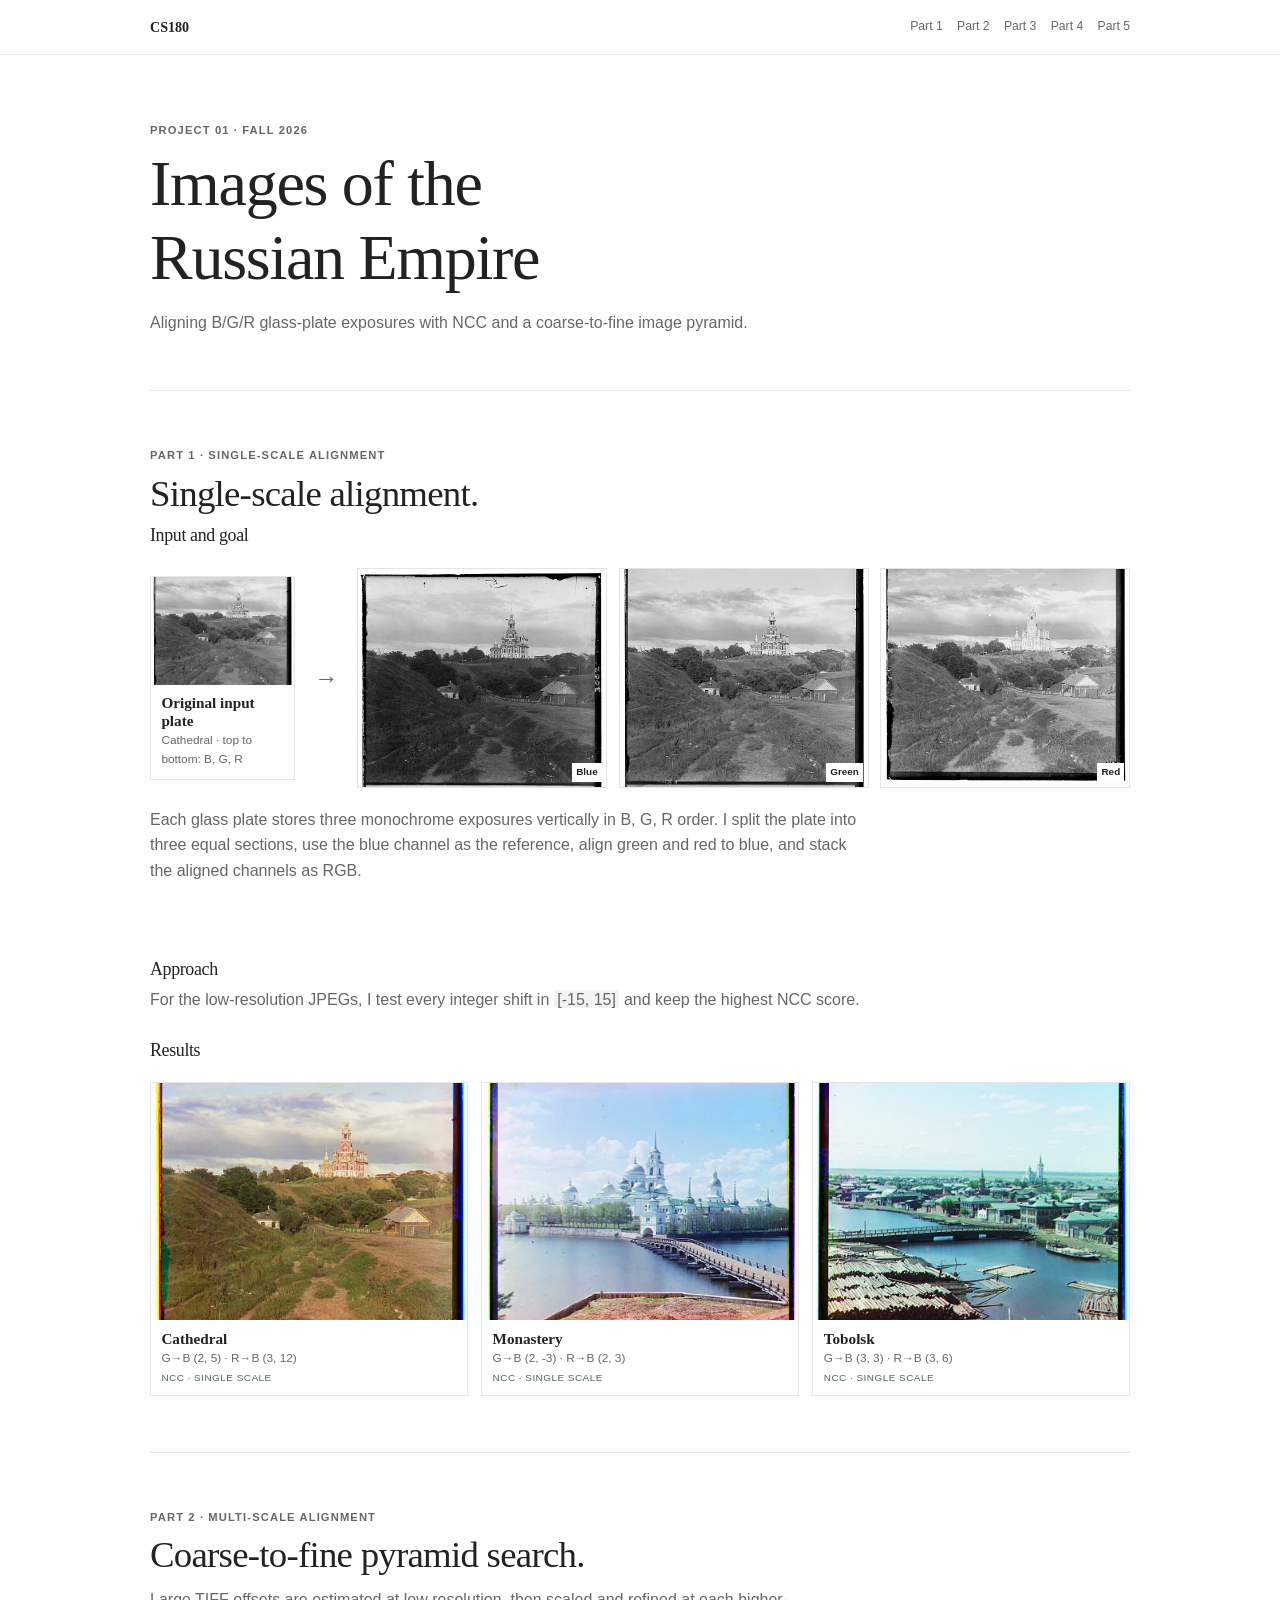
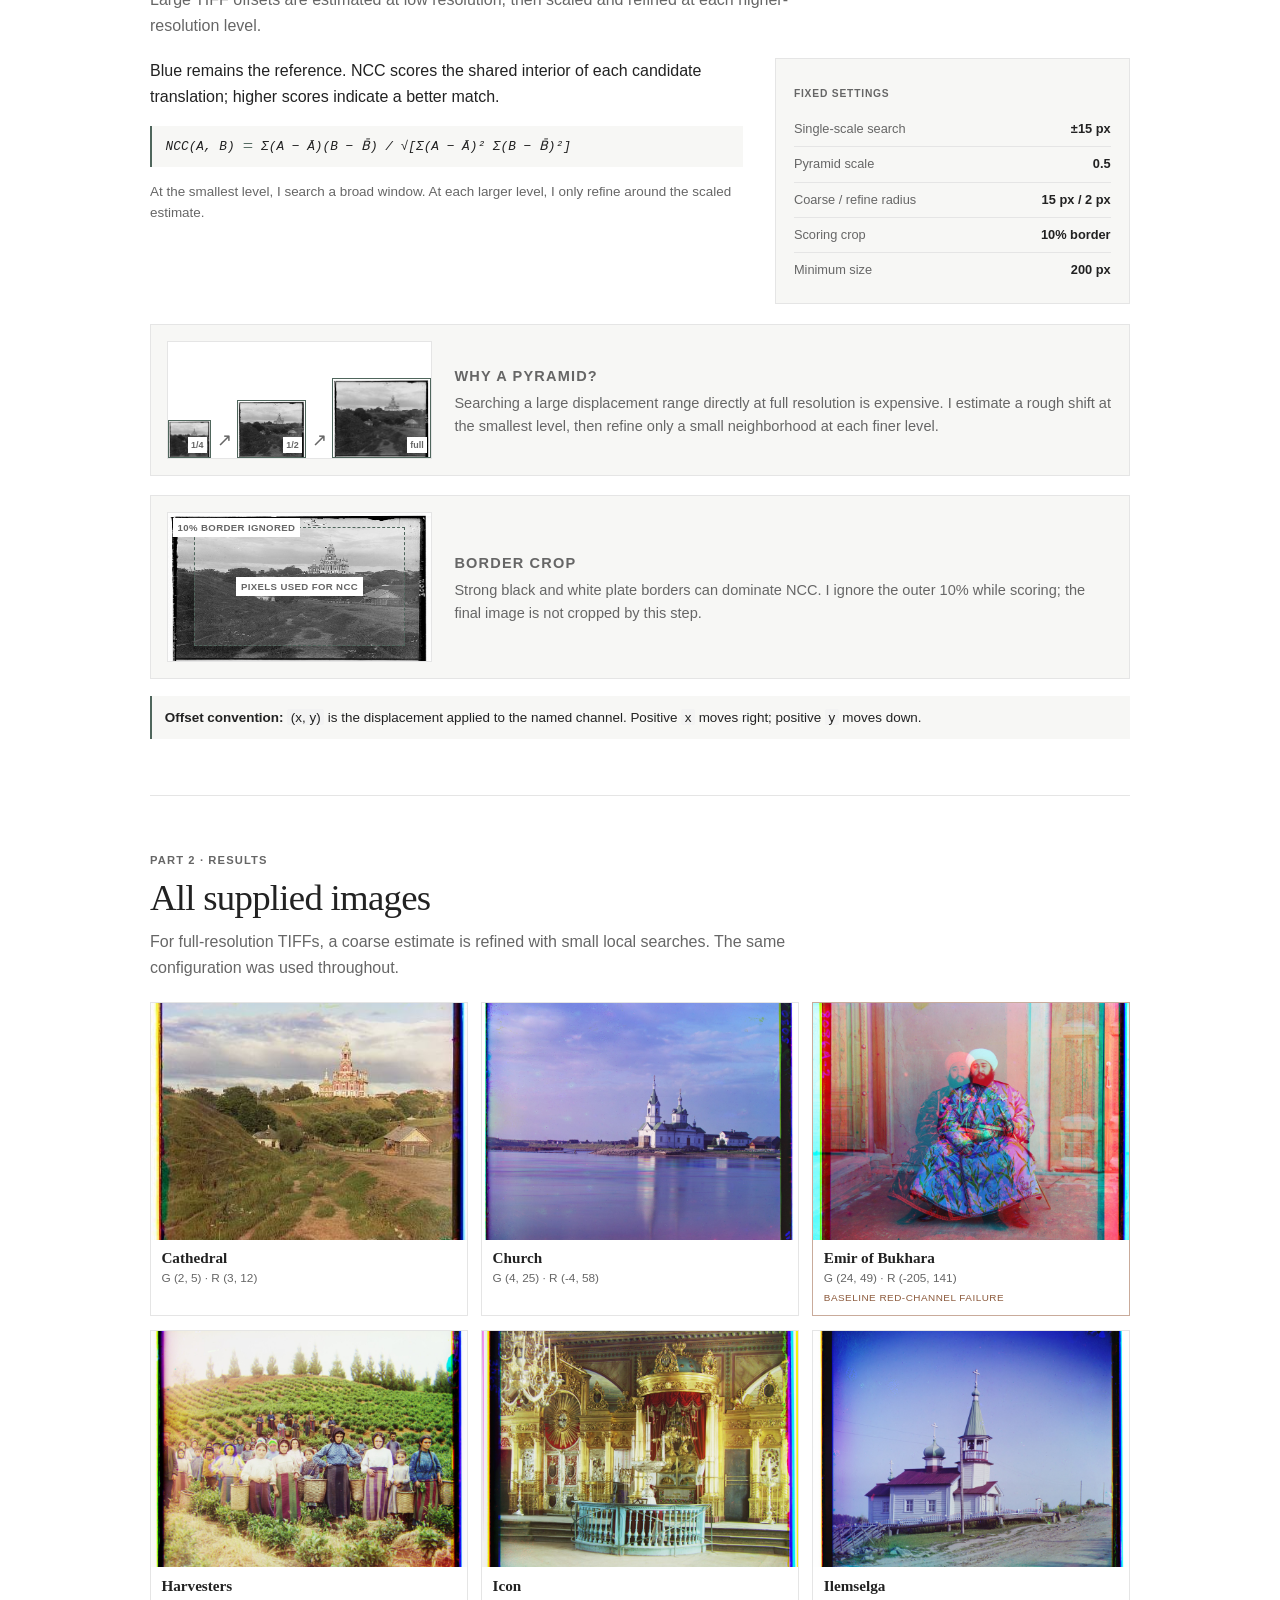
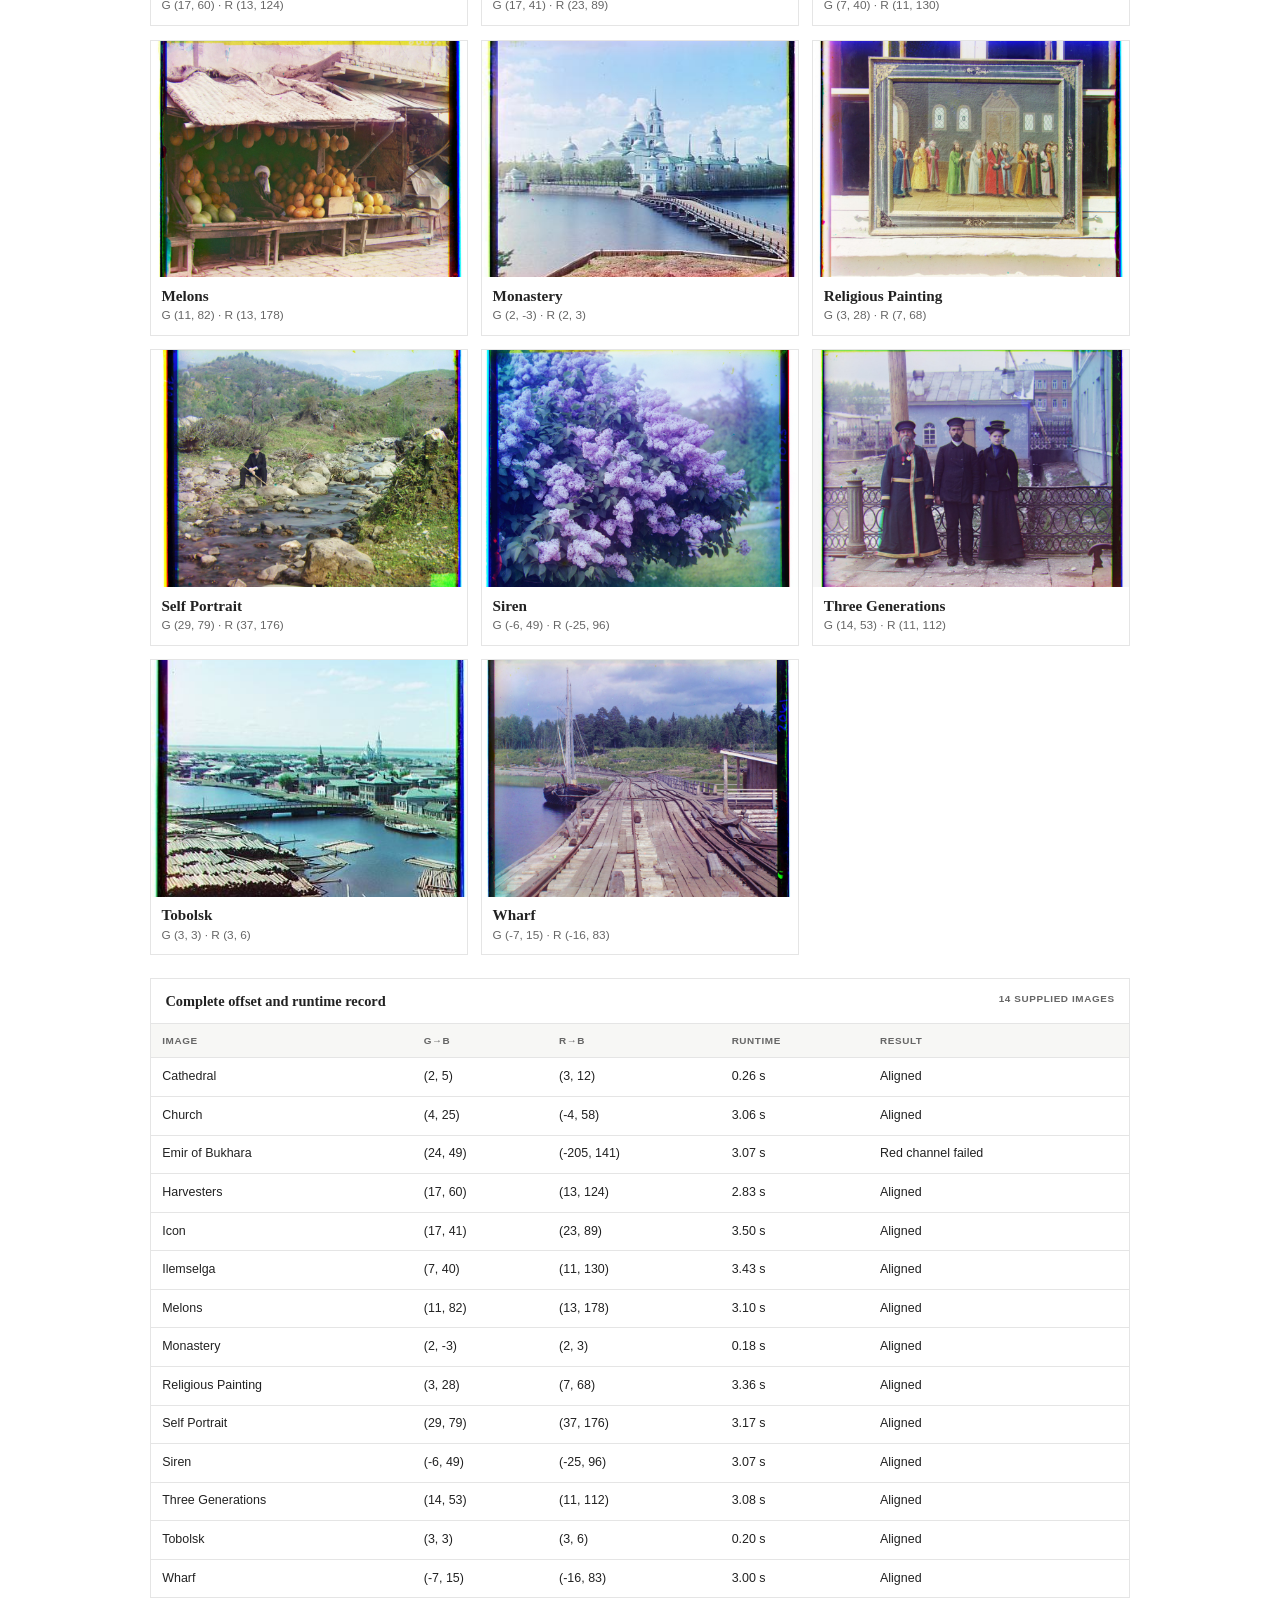
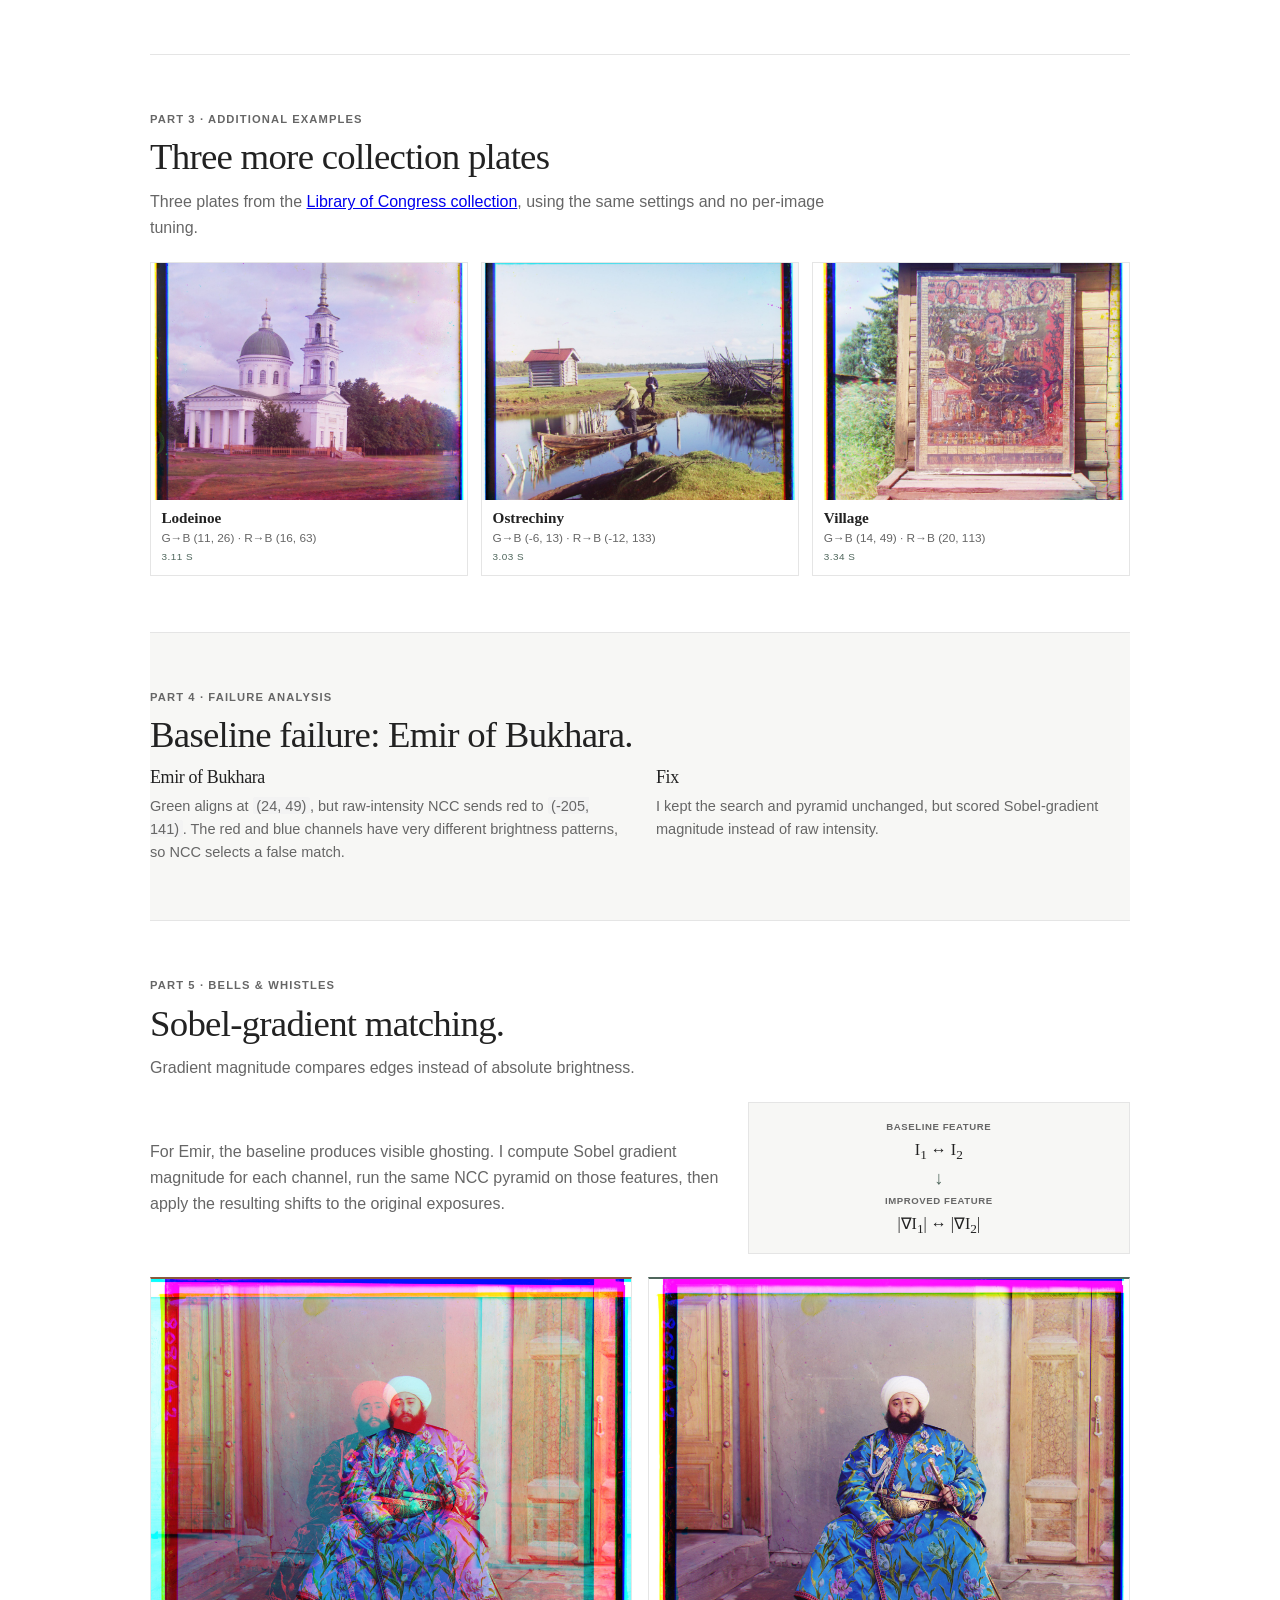
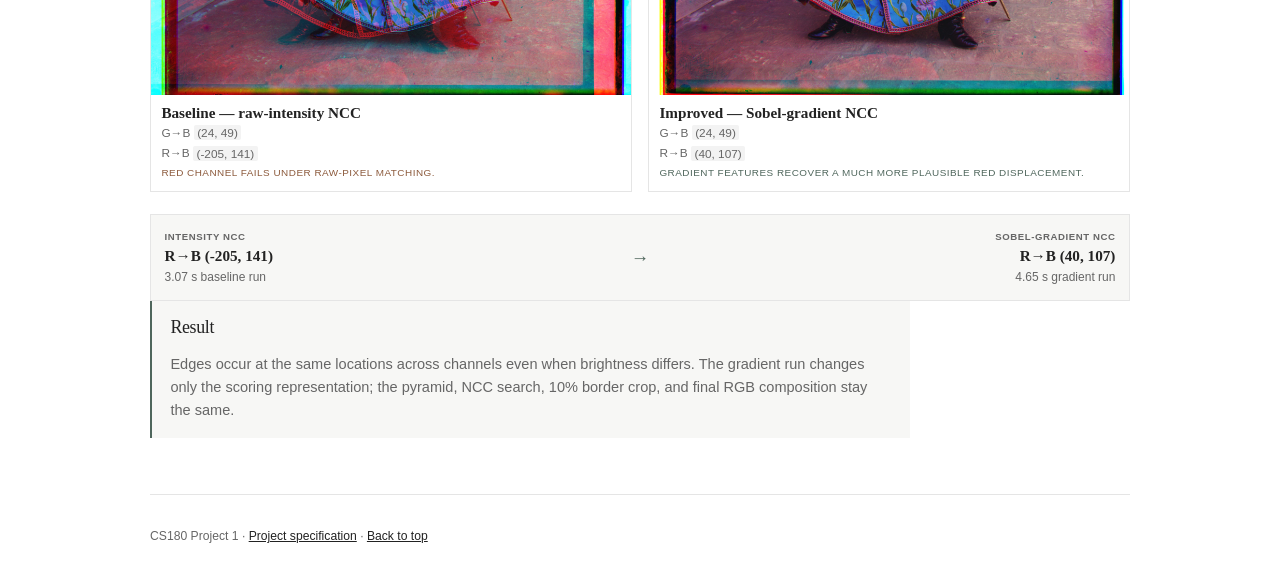
==== commit 00cfadc7: "Simplify Project 1 introduction" ====
--- a/proj1/index.html
+++ b/proj1/index.html
@@ -27,25 +27,6 @@
         <p class="eyebrow">Project 01 · Fall 2026</p>
         <h1>Images of the<br>Russian Empire</h1>
         <p class="lede">Aligning B/G/R glass-plate exposures with NCC and a coarse-to-fine image pyramid.</p>
-        <dl class="quick-facts">
-          <div><dt>Metric</dt><dd>NCC</dd></div>
-          <div><dt>Reference</dt><dd>Blue</dd></div>
-          <div><dt>Images</dt><dd>17</dd></div>
-          <div><dt>Extra</dt><dd>Sobel edges</dd></div>
-        </dl>
-      </div>
-
-      <div class="channel-visual" role="img" aria-label="Three aligned blue, green, and red exposures combine into one RGB result">
-        <div class="plates">
-          <span class="plate blue">B</span>
-          <span class="plate green">G</span>
-          <span class="plate red">R</span>
-        </div>
-        <span class="arrow">→</span>
-        <div class="rgb-plate">
-          <span>RGB</span>
-          <small>aligned result</small>
-        </div>
       </div>
     </section>
 
@@ -56,6 +37,7 @@
           <p class="eyebrow">Part 1 · Single-scale alignment</p>
           <h2>Single-scale alignment.</h2>
         </div>
+        <h3>Input and goal</h3>
 
         <div class="input-goal-grid">
           <figure class="stacked-input">
@@ -84,12 +66,10 @@
         </p>
       </section>
 
-      <section id="single">
-        <div class="section-heading">
-          <p class="eyebrow">Part 1 · Results</p>
-          <h2>Low-resolution JPEGs</h2>
-          <p>For each channel, I test every integer shift in <code>[-15, 15]</code> and keep the highest NCC score.</p>
-        </div>
+      <section id="single" class="part-one-results">
+        <h3>Approach</h3>
+        <p class="section-intro">For the low-resolution JPEGs, I test every integer shift in <code>[-15, 15]</code> and keep the highest NCC score.</p>
+        <h3 class="results-heading">Results</h3>
 
         <div class="result-grid three">
           <figure>
--- a/proj1/styles.css
+++ b/proj1/styles.css
@@ -19,28 +19,21 @@
 .nav-links a { color: var(--muted); font-size: .76rem; text-decoration: none; }
 .nav-links a:hover, .nav-links a:focus { color: var(--ink); text-decoration: underline; text-underline-offset: 3px; }
 
-.hero { display: grid; grid-template-columns: 1fr 250px; gap: 3rem; align-items: center; padding: 4.2rem 0 3.4rem; border-bottom: 1px solid var(--line); }
+.hero { padding: 4.2rem 0 3.4rem; border-bottom: 1px solid var(--line); }
 .eyebrow { margin: 0 0 .45rem; color: var(--muted); font-size: .7rem; font-weight: 700; letter-spacing: .1em; text-transform: uppercase; }
 h1, h2, h3 { font-family: Georgia, "Times New Roman", serif; font-weight: 500; letter-spacing: -.02em; line-height: 1.15; }
 h1 { margin: 0; font-size: clamp(2.4rem, 5vw, 4.1rem); }
 h2 { margin: 0 0 .65rem; font-size: clamp(1.65rem, 3.4vw, 2.3rem); }
 h3 { margin: 0 0 .45rem; font-size: 1.12rem; }
-.lede { max-width: 620px; margin: 1rem 0 1.5rem; color: var(--muted); font-size: 1rem; }
-.quick-facts { display: flex; flex-wrap: wrap; gap: 1.2rem; margin: 0; }
-.quick-facts div { display: grid; gap: .05rem; }
-.quick-facts dt, .card-label { color: var(--muted); font-size: .64rem; font-weight: 700; letter-spacing: .08em; text-transform: uppercase; }
-.quick-facts dd { margin: 0; font-size: .85rem; font-weight: 600; }
-
-.channel-visual { display: flex; align-items: center; justify-content: center; gap: .65rem; padding: 1rem; border: 1px solid var(--line); }
-.plates { display: grid; gap: .25rem; }
-.plate, .rgb-plate { display: grid; place-items: center; border: 1px solid #d8d8d8; color: var(--ink); font: 700 .7rem/1 ui-monospace, SFMono-Regular, Menlo, monospace; }
-.plate { width: 76px; height: 30px; background: #f4f4f4; }
-.arrow { color: var(--muted); font: 1.35rem/1 Georgia, serif; }
-.rgb-plate { width: 78px; height: 96px; background: linear-gradient(135deg, #f2f2f2, #e4e9e5); }
-.rgb-plate small { color: var(--muted); font: 600 .55rem/1 -apple-system, BlinkMacSystemFont, "Segoe UI", sans-serif; letter-spacing: .05em; text-transform: uppercase; }
+.lede { max-width: 620px; margin: 1rem 0 0; color: var(--muted); font-size: 1rem; }
+.card-label { color: var(--muted); font-size: .64rem; font-weight: 700; letter-spacing: .08em; text-transform: uppercase; }
 
 .report > section { padding: 3.5rem 0; border-bottom: 1px solid var(--line); }
 .section-heading > p:not(.eyebrow) { max-width: 700px; margin: 0; color: var(--muted); }
+#input-goal { padding-bottom: 1.2rem; border-bottom: 0; }
+.part-one-results { padding-top: 1.2rem; }
+.section-intro { max-width: 720px; margin: 0; color: var(--muted); }
+.results-heading { margin-top: 1.75rem; }
 
 .input-goal-grid { display: grid; grid-template-columns: 145px auto 1fr; gap: 1.2rem; align-items: center; margin-top: 1.4rem; }
 .stacked-input { margin: 0; border: 1px solid var(--line); }
@@ -130,10 +123,8 @@
   .wrap { width: min(100% - 2rem, 980px); }
   .nav { align-items: flex-start; flex-direction: column; padding: .8rem 0; }
   .nav-links { gap: .6rem; }
-  .hero, .method-grid, .pyramid-story, .border-story, .notes-grid, .bells-intro, .comparison-grid { grid-template-columns: 1fr; }
-  .hero { gap: 1.5rem; padding: 3rem 0 2.5rem; }
-  .channel-visual { max-width: 250px; }
-  .quick-facts { gap: .9rem; }
+  .method-grid, .pyramid-story, .border-story, .notes-grid, .bells-intro, .comparison-grid { grid-template-columns: 1fr; }
+  .hero { padding: 3rem 0 2.5rem; }
   .report > section { padding: 2.8rem 0; }
   .input-goal-grid { grid-template-columns: 1fr; }
   .stacked-input { width: 145px; }
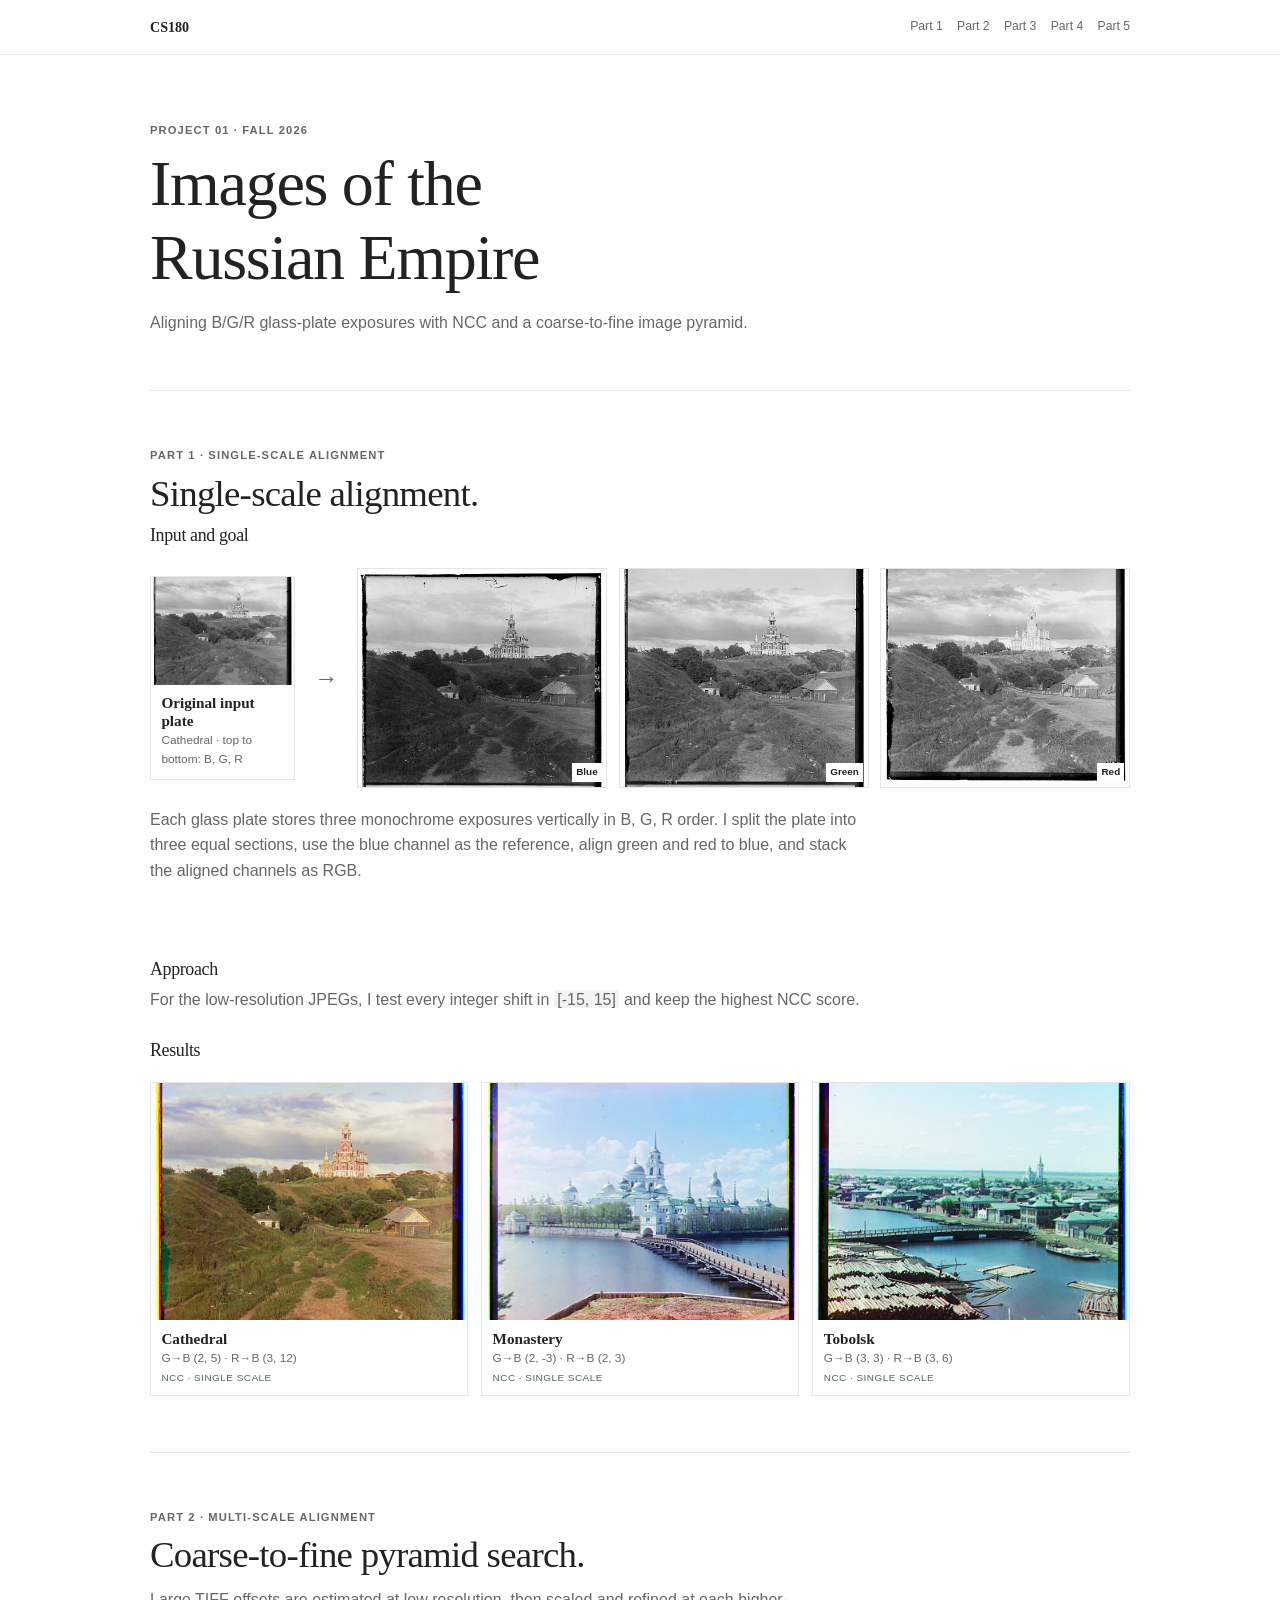
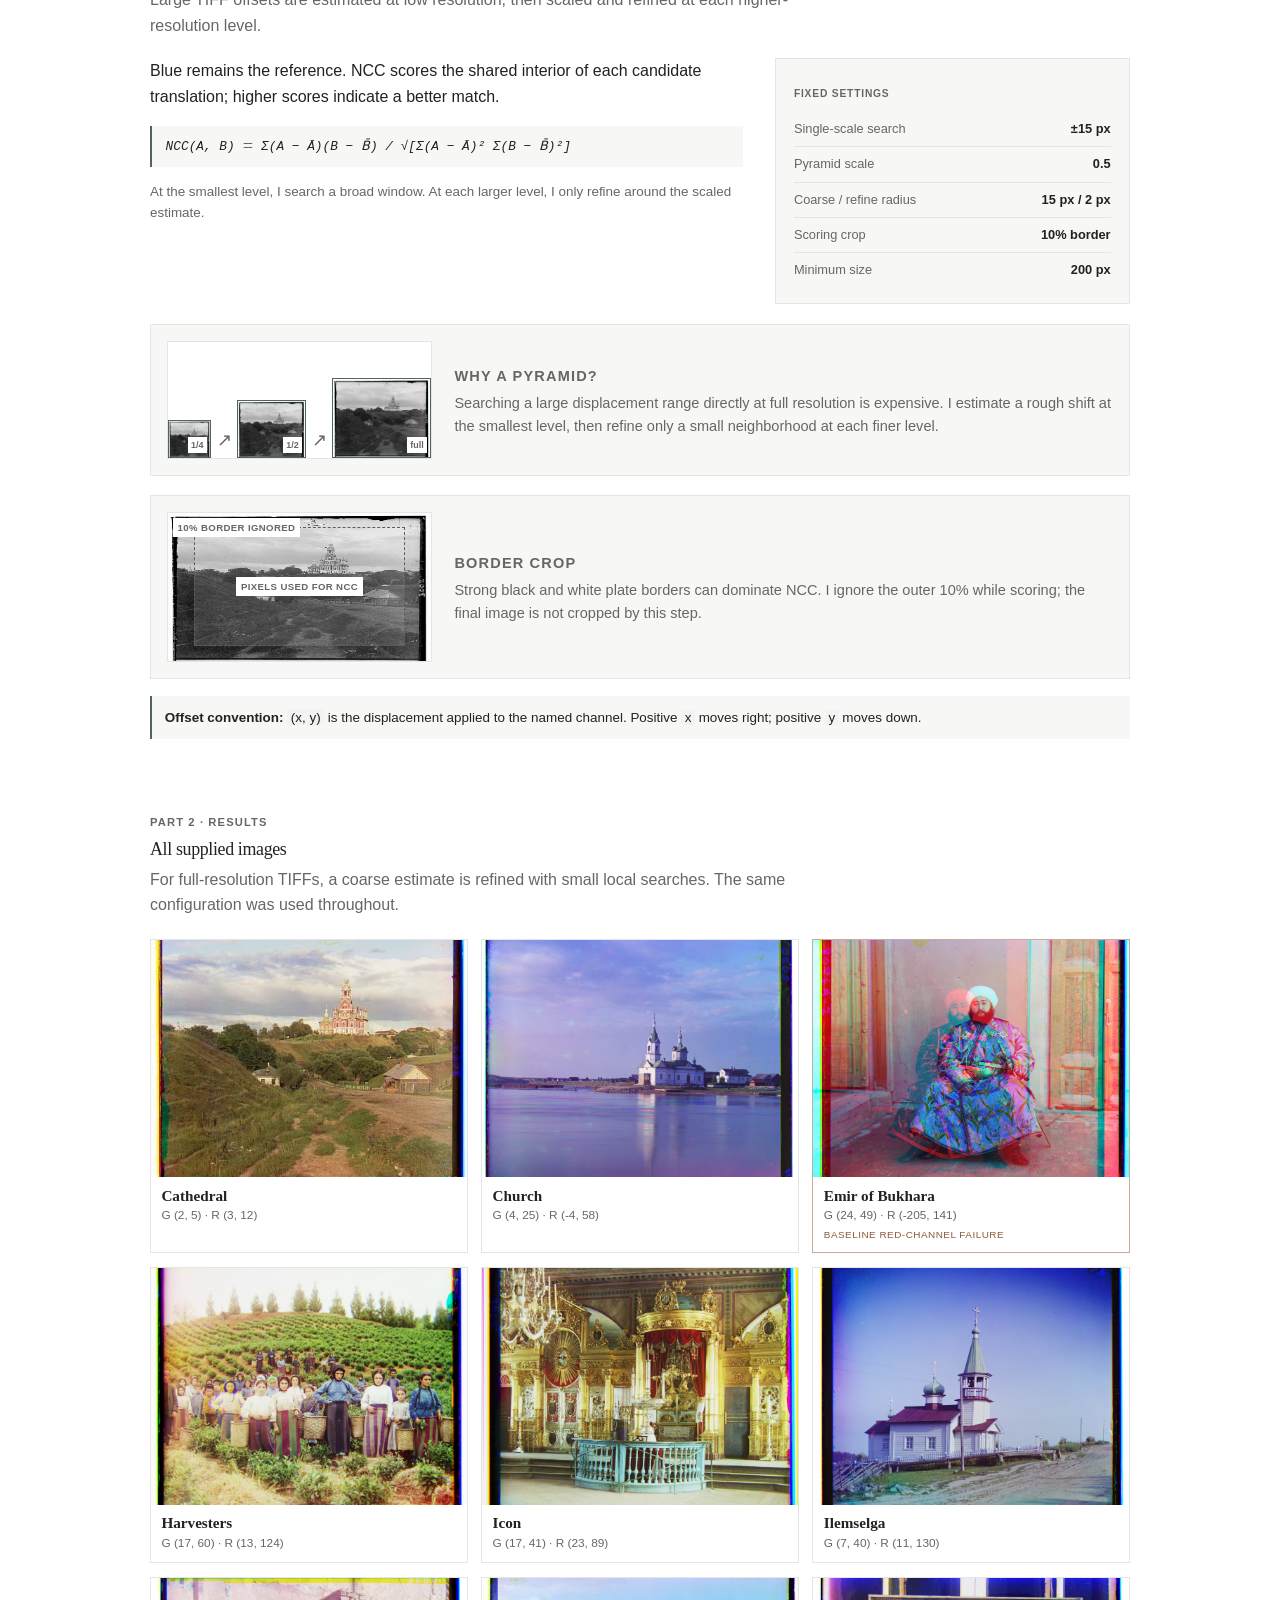
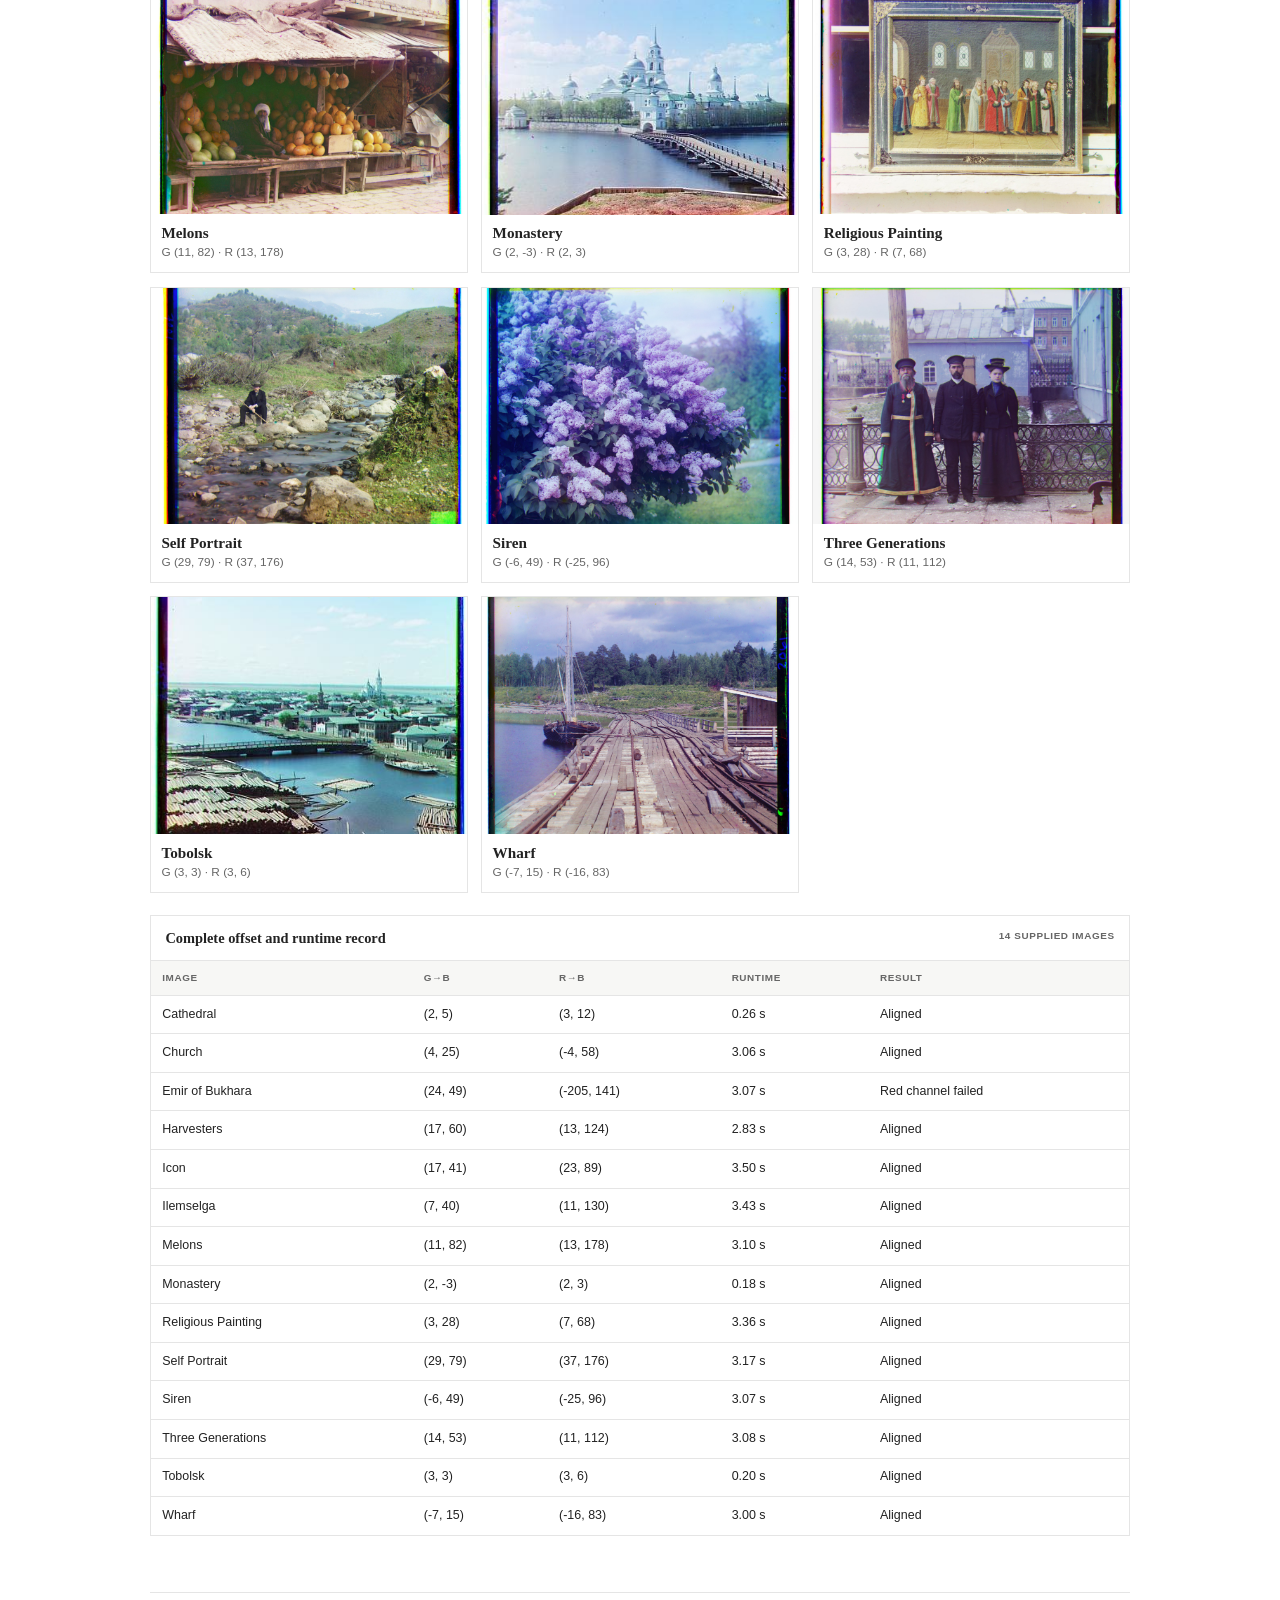
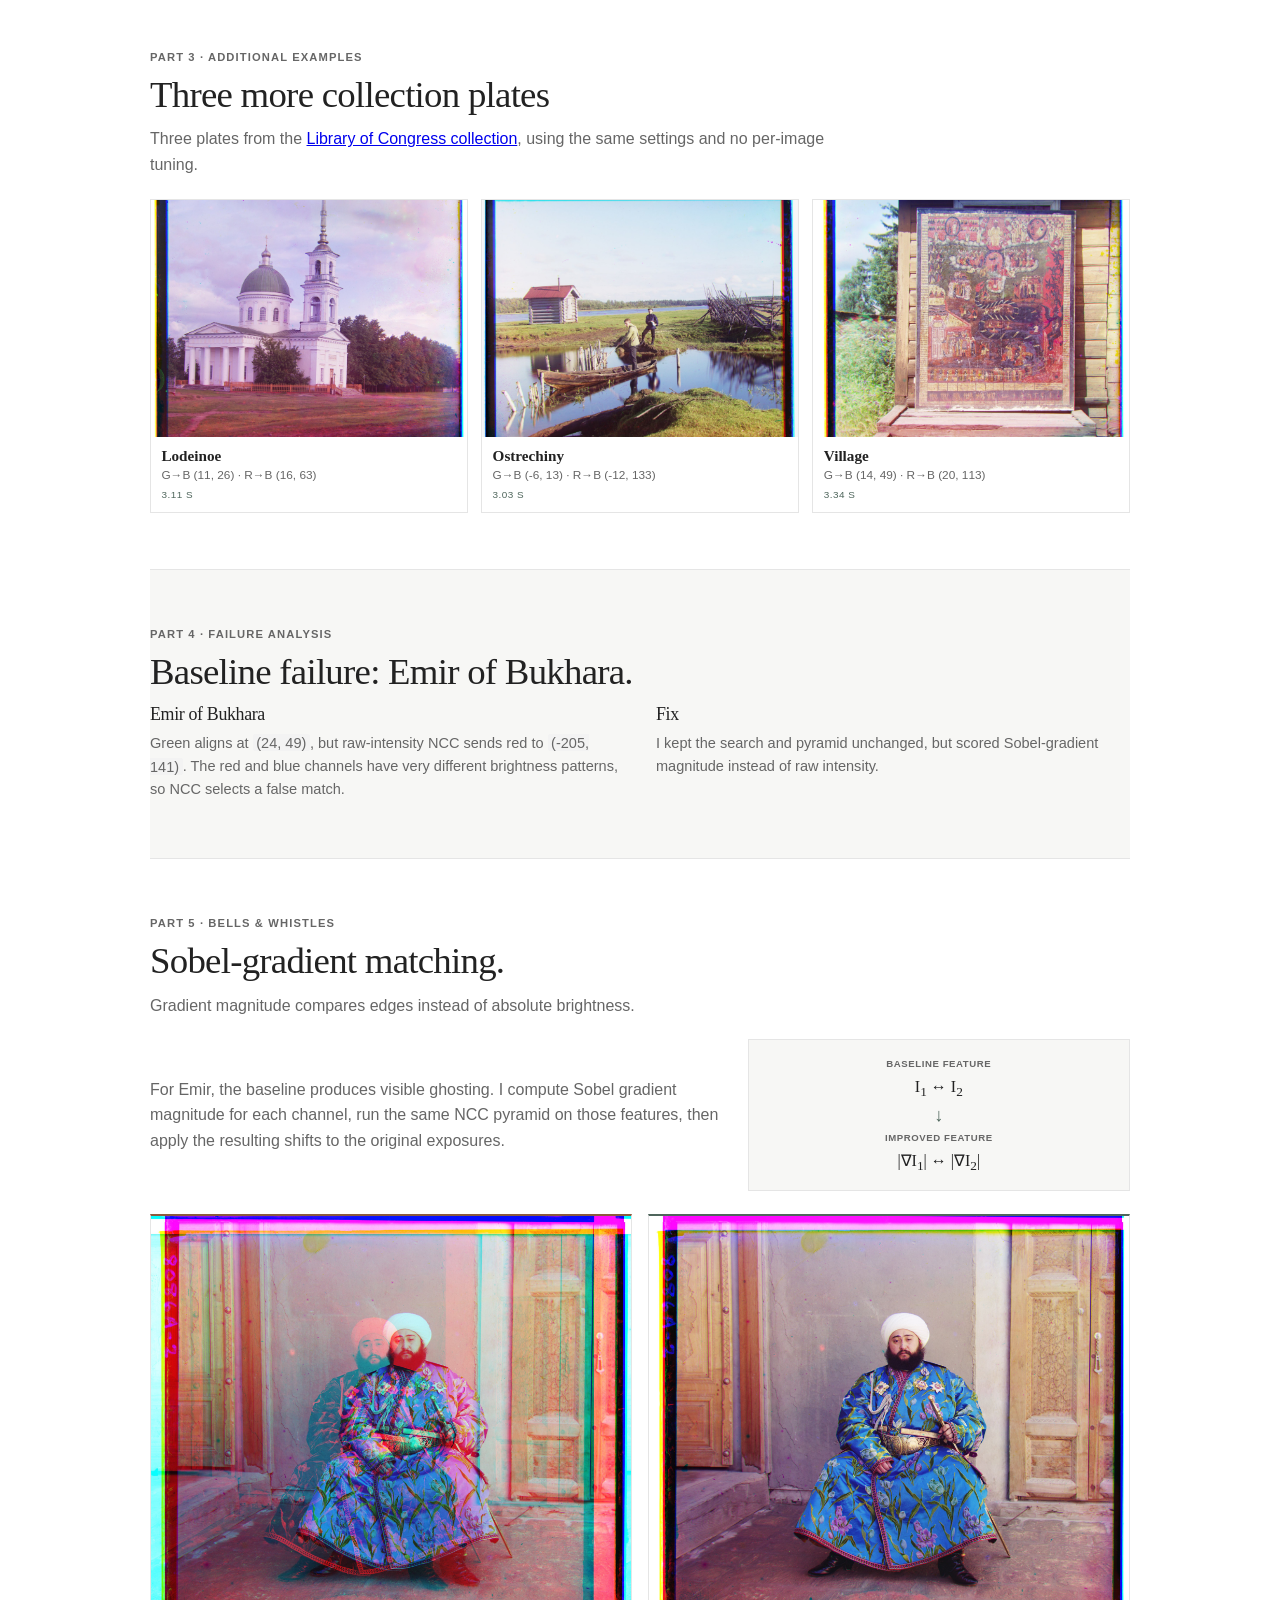
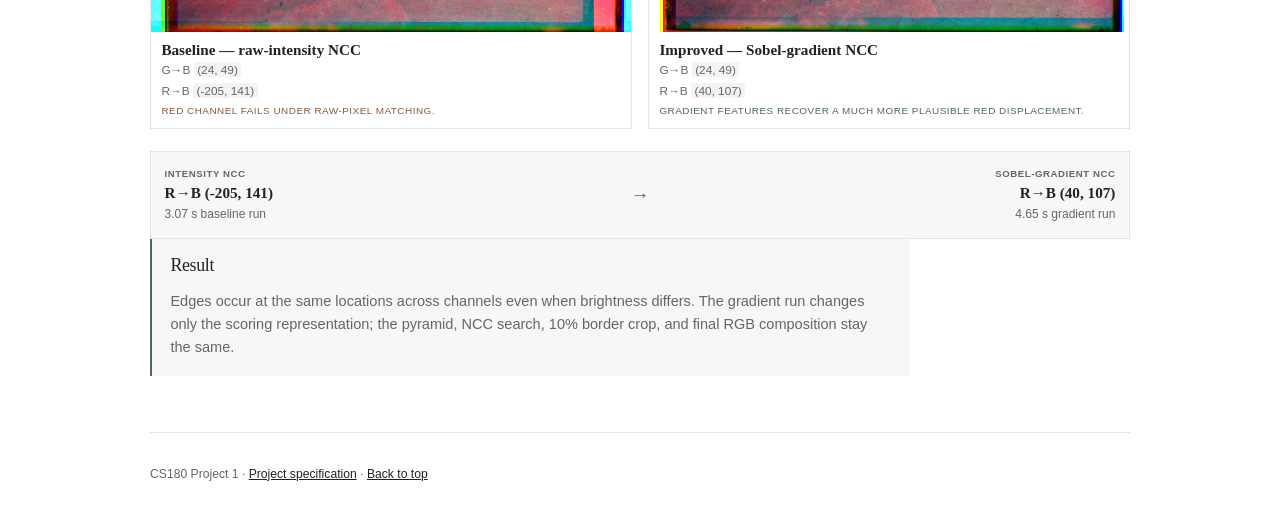
==== commit f77da6fb: "Clarify multi-scale results grouping" ====
--- a/proj1/index.html
+++ b/proj1/index.html
@@ -133,10 +133,10 @@
         <p class="offset-note"><strong>Offset convention:</strong> <code>(x, y)</code> is the displacement applied to the named channel. Positive <code>x</code> moves right; positive <code>y</code> moves down.</p>
       </section>
 
-      <section id="pyramid">
-        <div class="section-heading">
+      <section id="pyramid" class="part-two-results">
+        <div class="part-subheading">
           <p class="eyebrow">Part 2 · Results</p>
-          <h2>All supplied images</h2>
+          <h3>All supplied images</h3>
           <p>For full-resolution TIFFs, a coarse estimate is refined with small local searches. The same configuration was used throughout.</p>
         </div>
 
--- a/proj1/styles.css
+++ b/proj1/styles.css
@@ -34,6 +34,10 @@
 .part-one-results { padding-top: 1.2rem; }
 .section-intro { max-width: 720px; margin: 0; color: var(--muted); }
 .results-heading { margin-top: 1.75rem; }
+#method { padding-bottom: 1.2rem; border-bottom: 0; }
+.part-two-results { padding-top: 1.2rem; }
+.part-subheading { max-width: 700px; }
+.part-subheading > p:not(.eyebrow) { margin: 0; color: var(--muted); }
 
 .input-goal-grid { display: grid; grid-template-columns: 145px auto 1fr; gap: 1.2rem; align-items: center; margin-top: 1.4rem; }
 .stacked-input { margin: 0; border: 1px solid var(--line); }
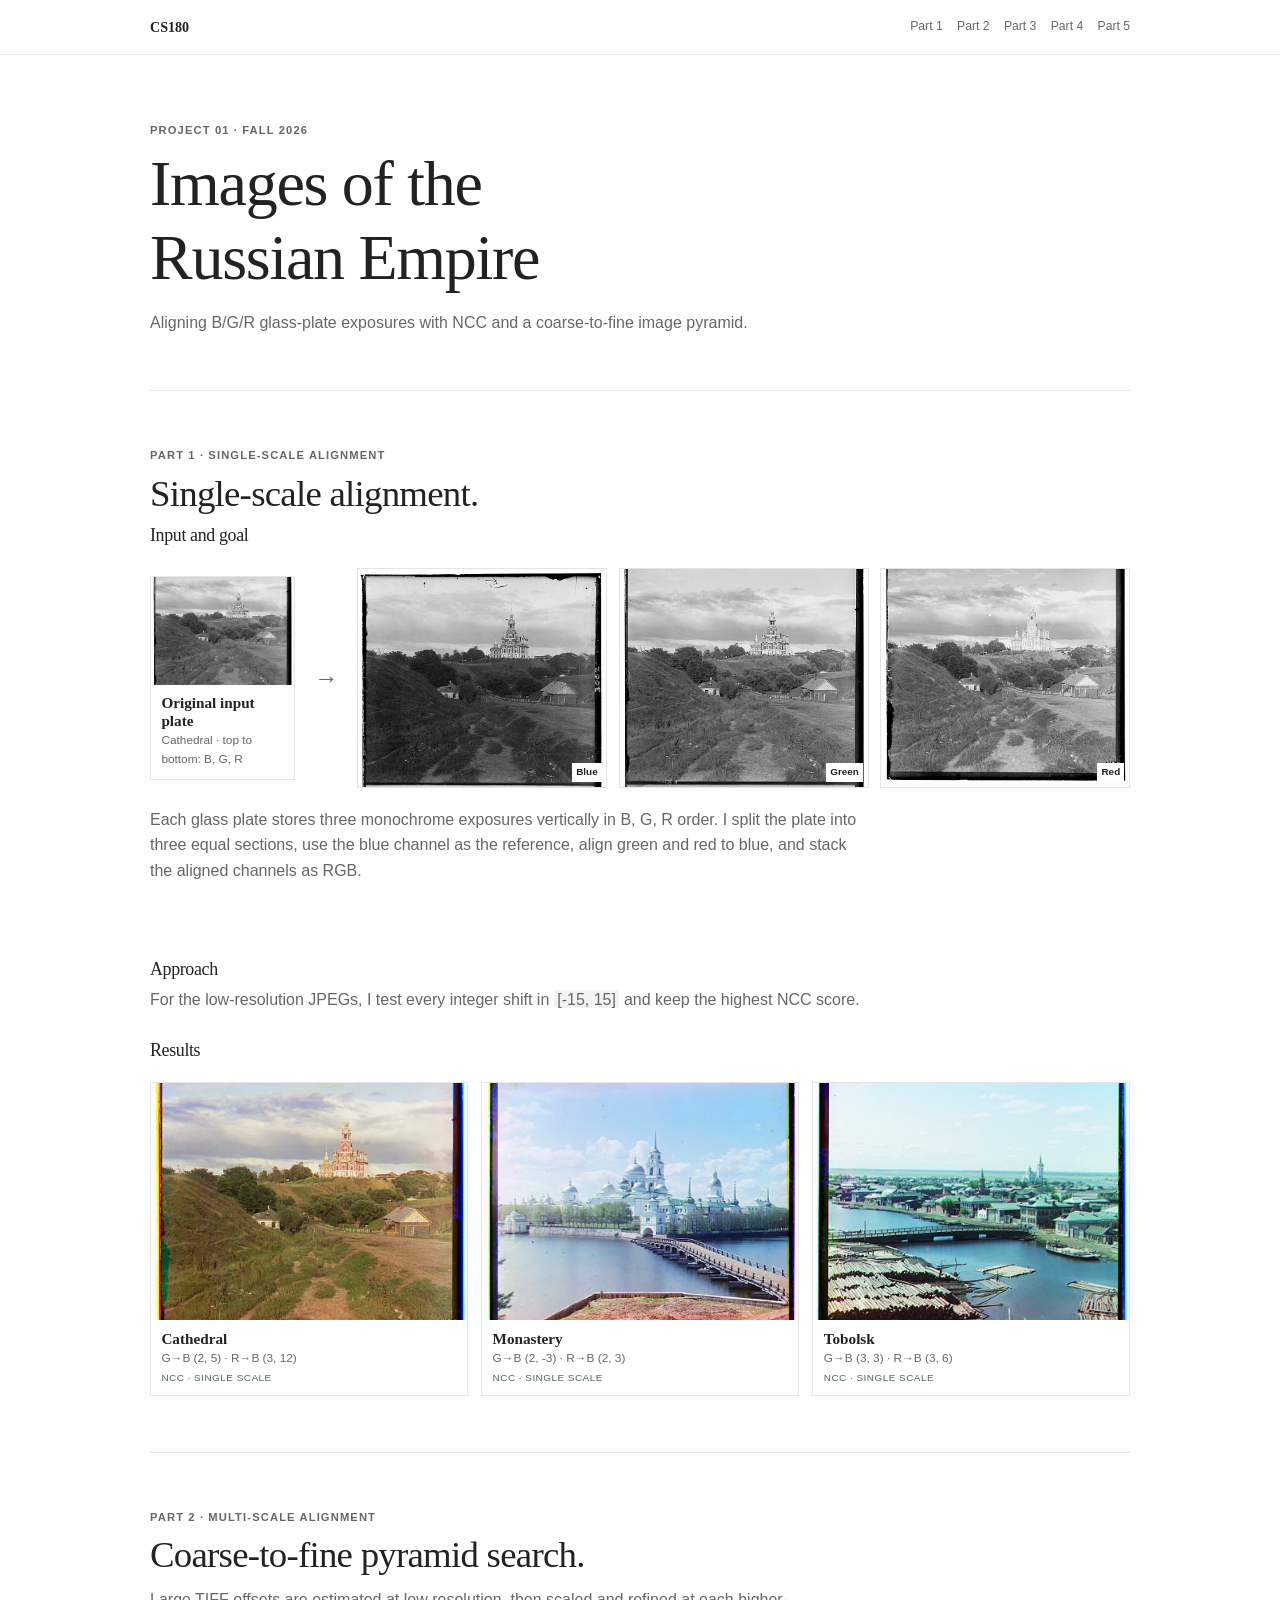
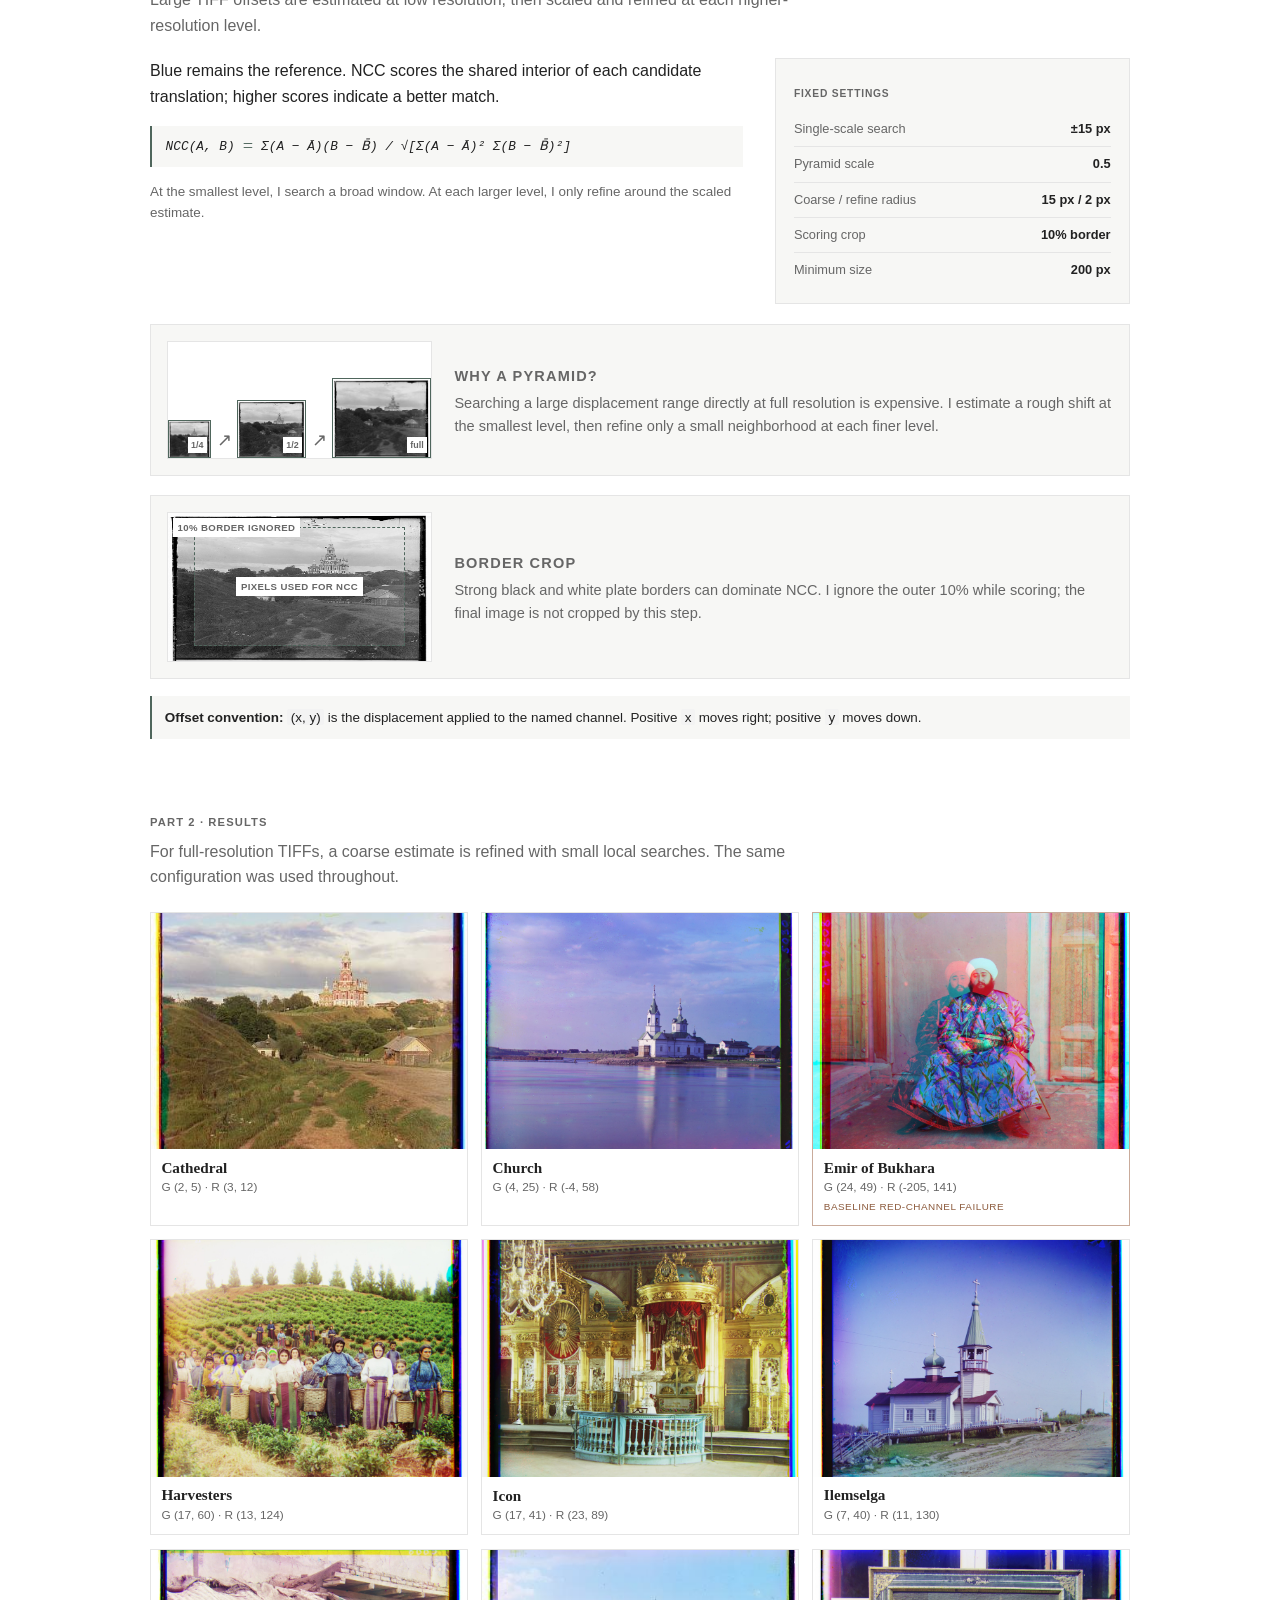
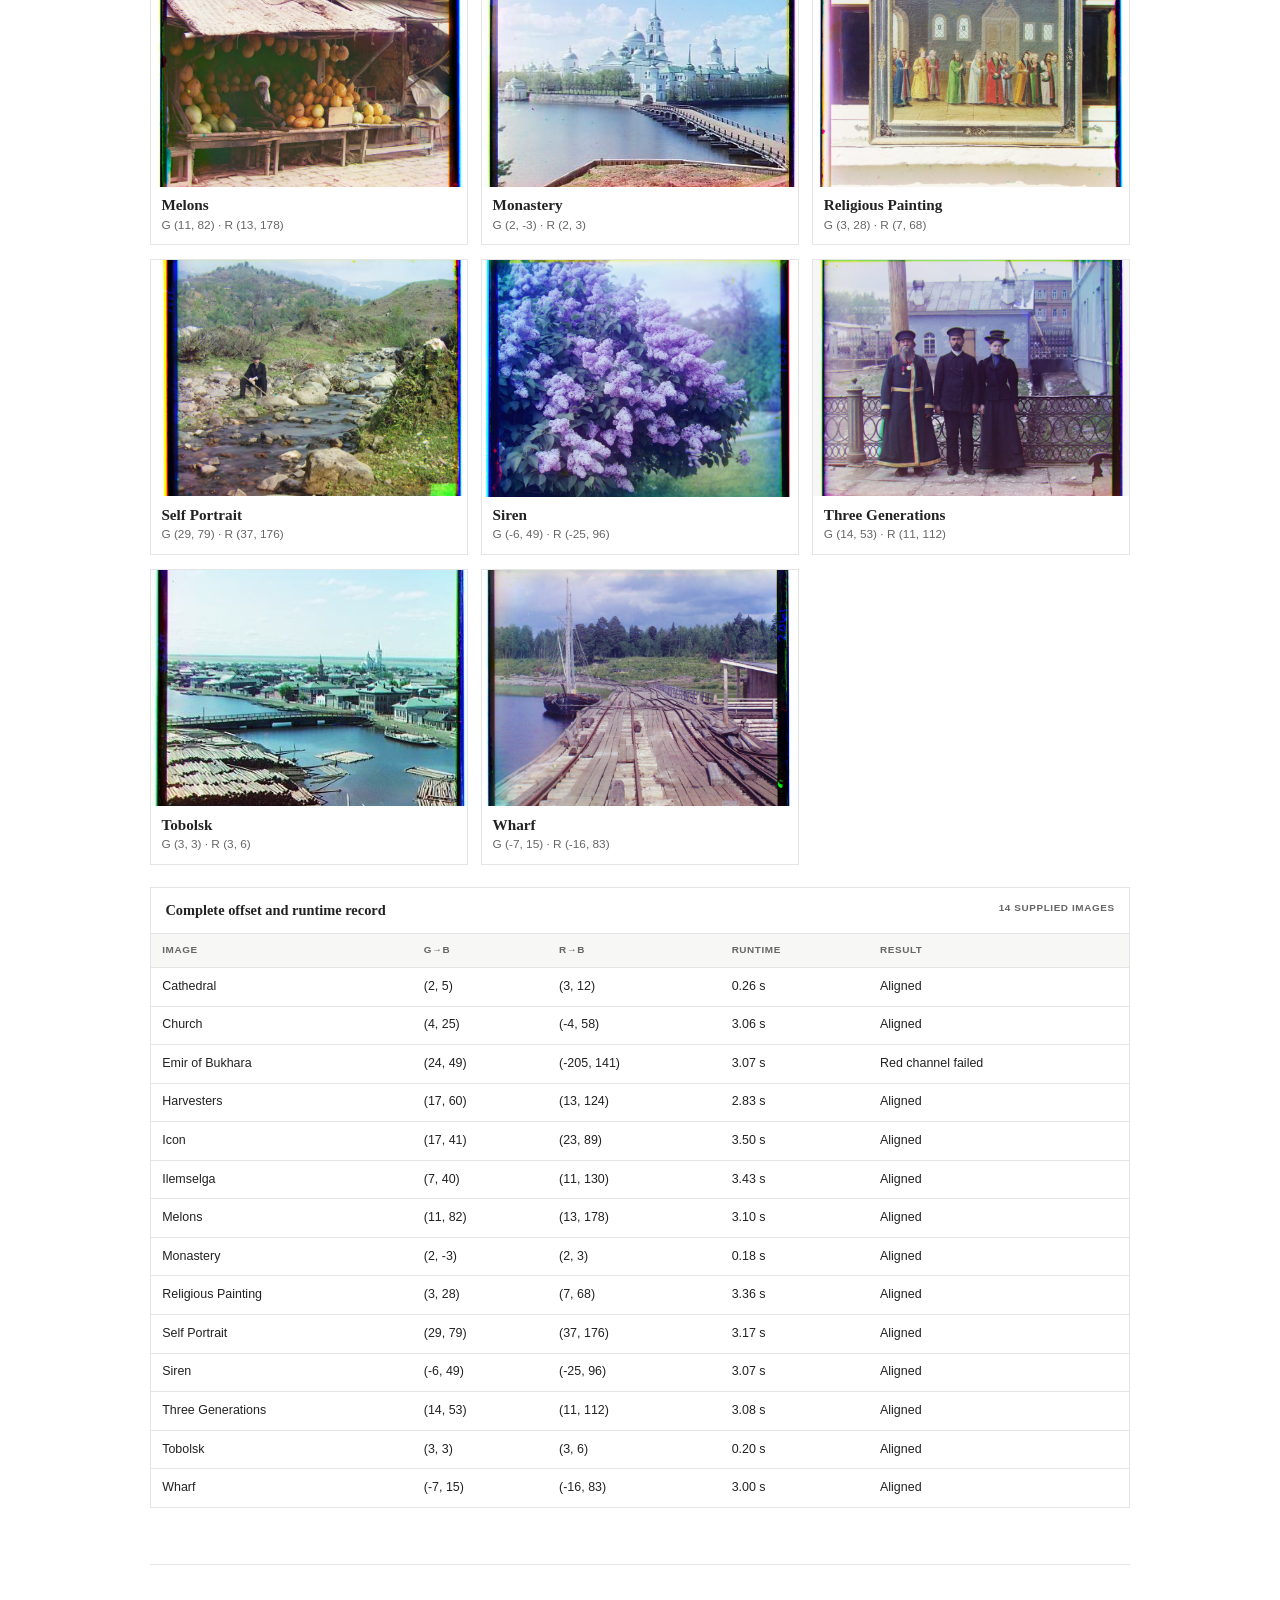
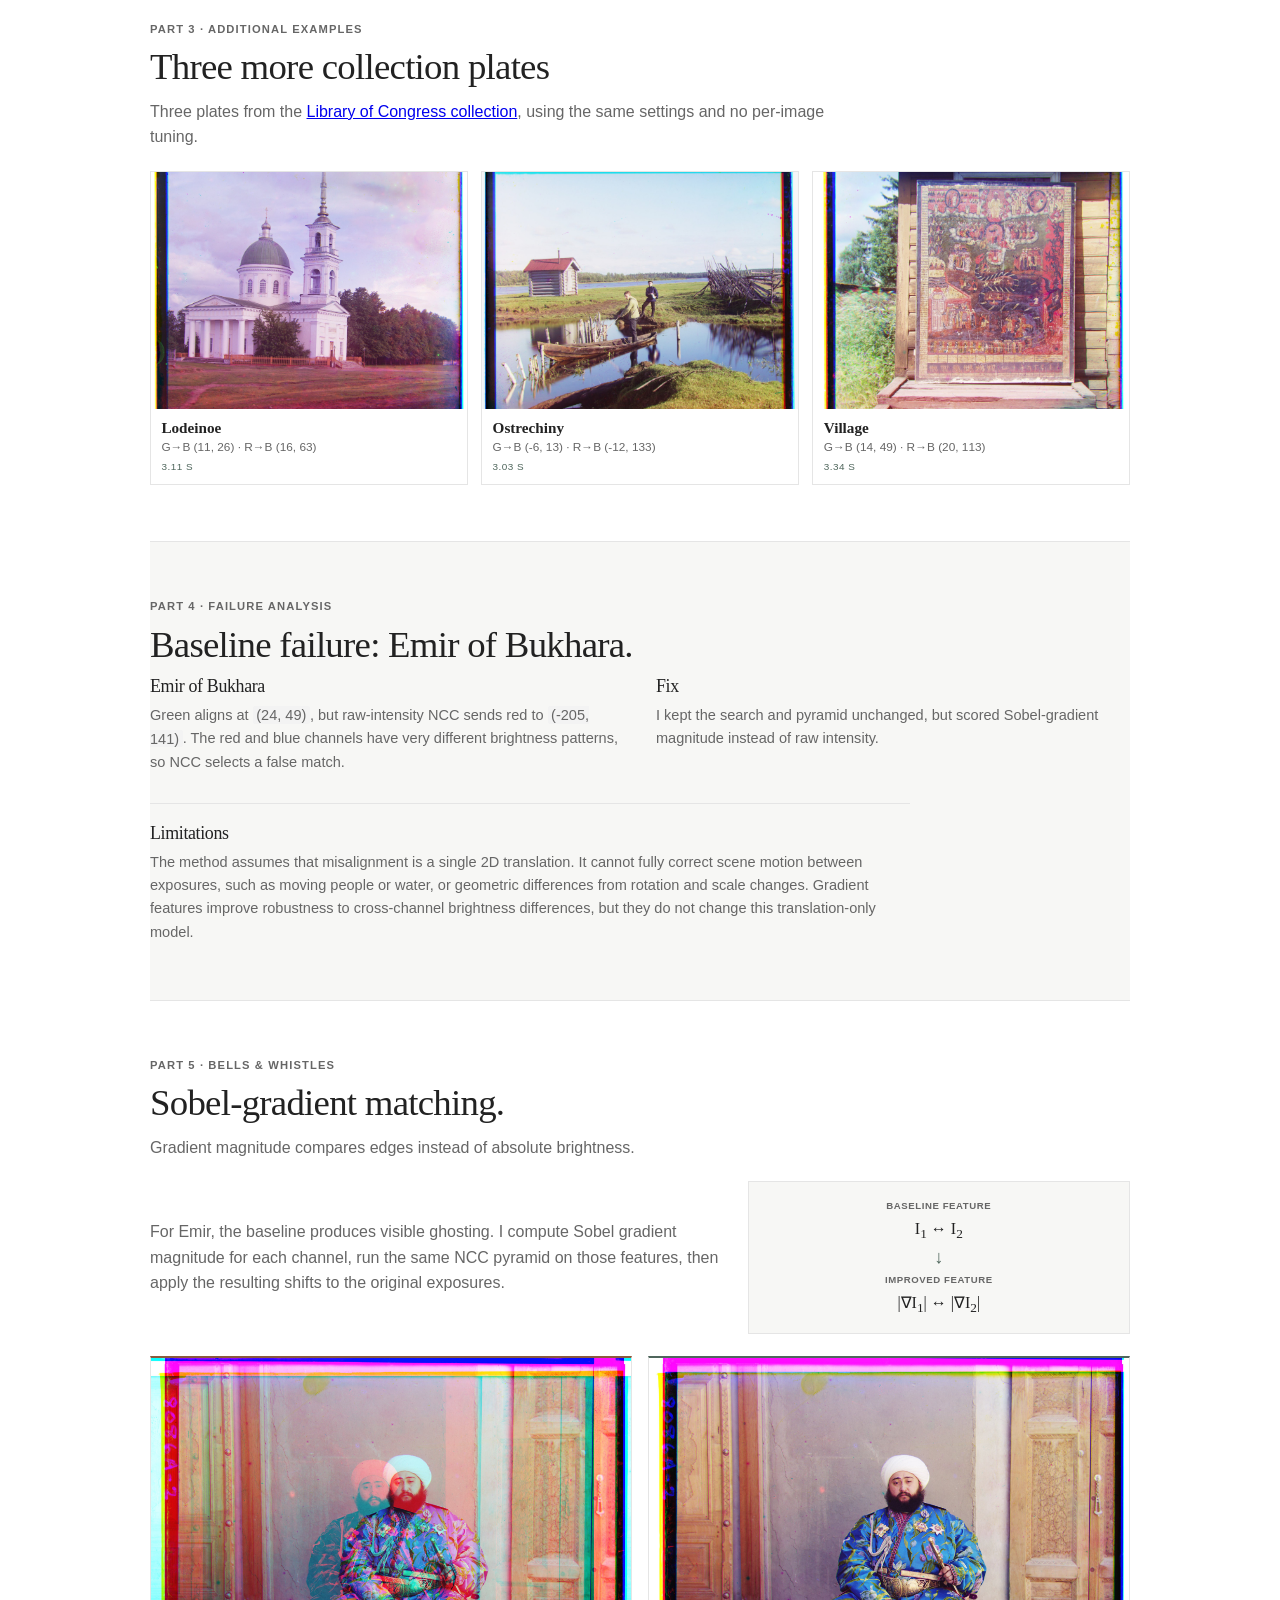
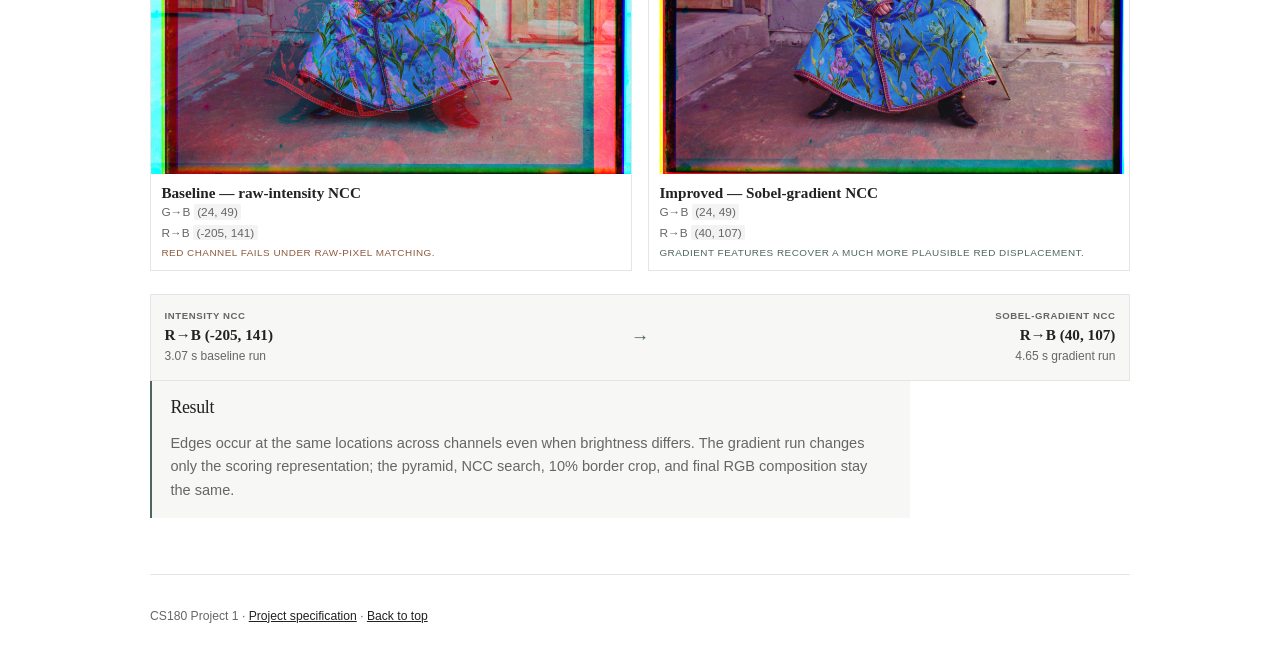
==== commit 59756646: "Add Project 1 alignment limitations" ====
--- a/proj1/index.html
+++ b/proj1/index.html
@@ -136,7 +136,6 @@
       <section id="pyramid" class="part-two-results">
         <div class="part-subheading">
           <p class="eyebrow">Part 2 · Results</p>
-          <h3>All supplied images</h3>
           <p>For full-resolution TIFFs, a coarse estimate is refined with small local searches. The same configuration was used throughout.</p>
         </div>
 
@@ -222,6 +221,11 @@
 
           <div><h3>Fix</h3><p>I kept the search and pyramid unchanged, but scored Sobel-gradient magnitude instead of raw intensity.</p></div>
         </div>
+
+        <div class="limitations">
+          <h3>Limitations</h3>
+          <p>The method assumes that misalignment is a single 2D translation. It cannot fully correct scene motion between exposures, such as moving people or water, or geometric differences from rotation and scale changes. Gradient features improve robustness to cross-channel brightness differences, but they do not change this translation-only model.</p>
+        </div>
       </section>
 
       <section id="bells-whistles">
--- a/proj1/styles.css
+++ b/proj1/styles.css
@@ -101,6 +101,8 @@
 .notes { background: var(--soft); }
 .notes-grid { display: grid; grid-template-columns: 1fr 1fr; gap: 2rem; }
 .notes-grid p { margin: 0; color: var(--muted); font-size: .91rem; }
+.limitations { max-width: 760px; margin-top: 1.8rem; padding-top: 1.2rem; border-top: 1px solid var(--line); }
+.limitations p { margin: 0; color: var(--muted); font-size: .91rem; }
 .bells-intro { display: grid; grid-template-columns: 1.2fr .8fr; gap: 1.5rem; align-items: center; margin-top: 1.3rem; }
 .bells-intro p { margin: 0; color: var(--muted); }
 .feature-equation { display: grid; gap: .35rem; padding: 1rem; background: var(--soft); border: 1px solid var(--line); text-align: center; }
